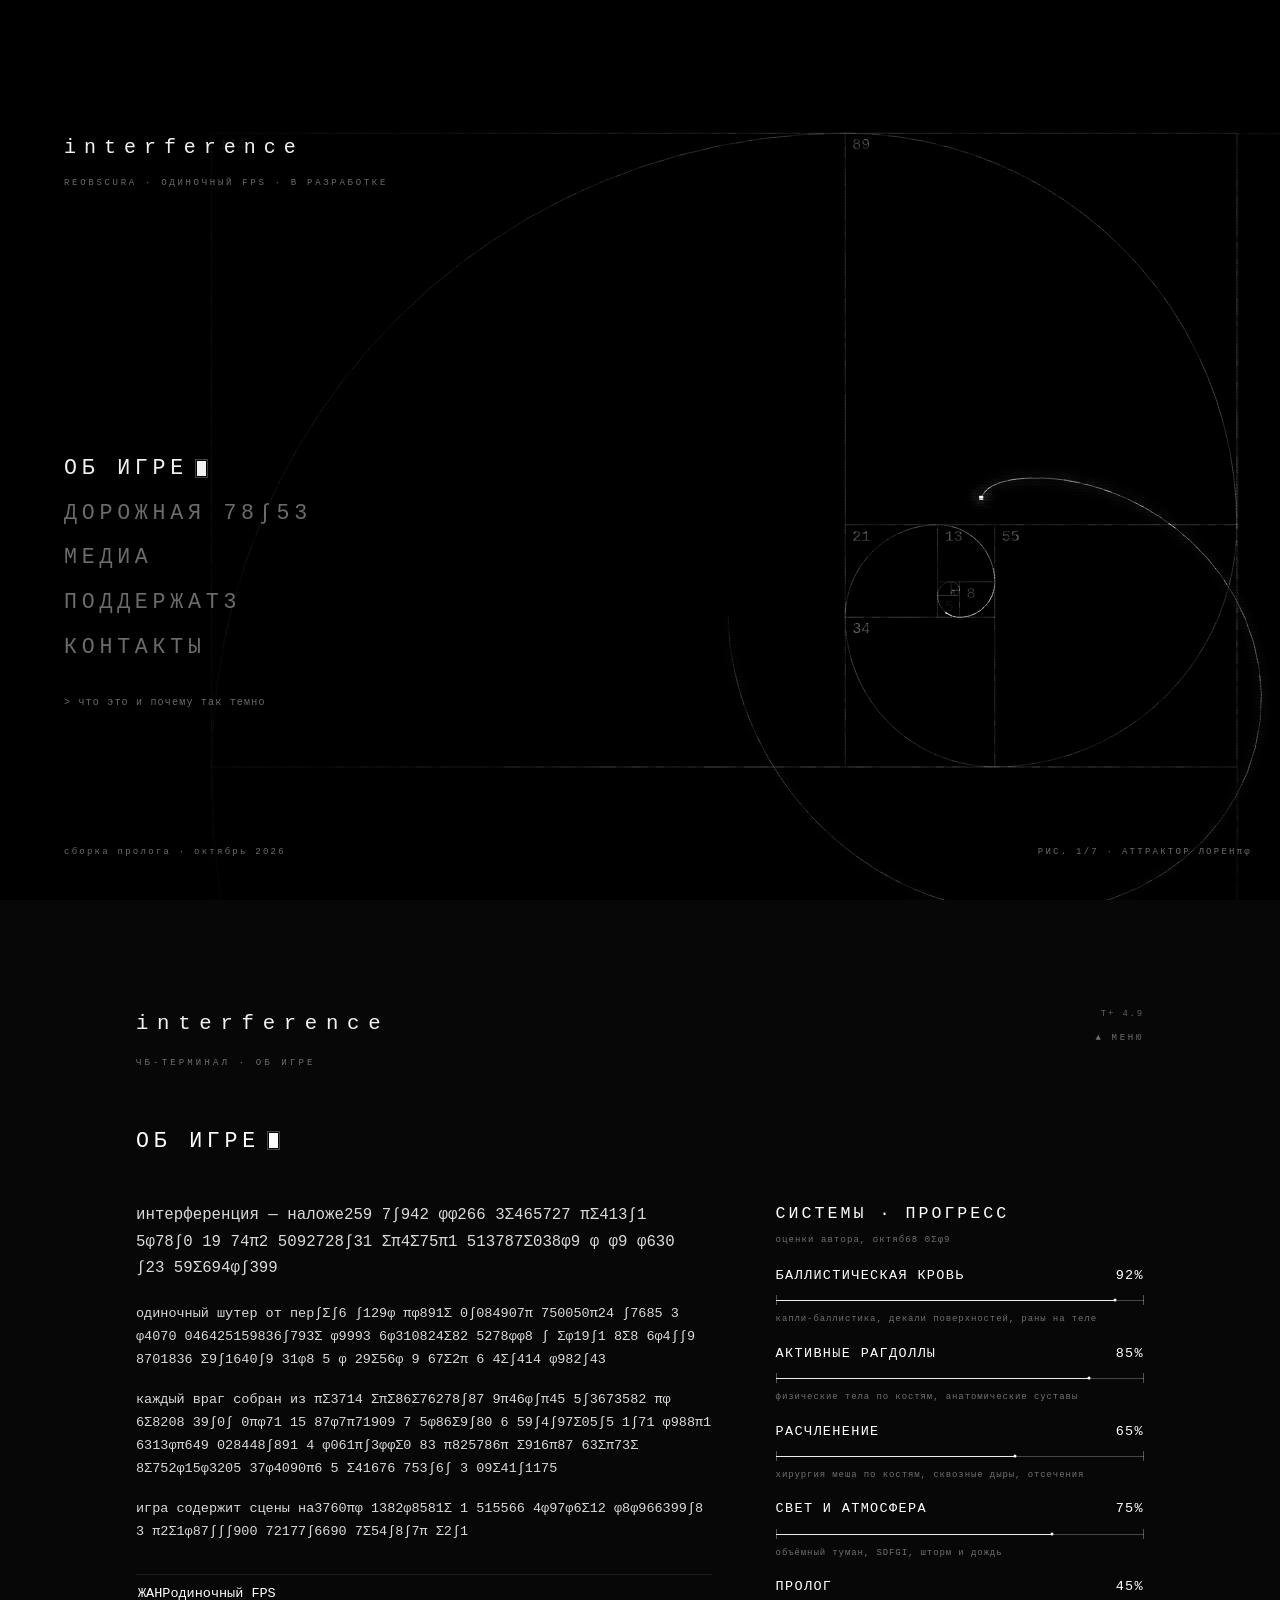
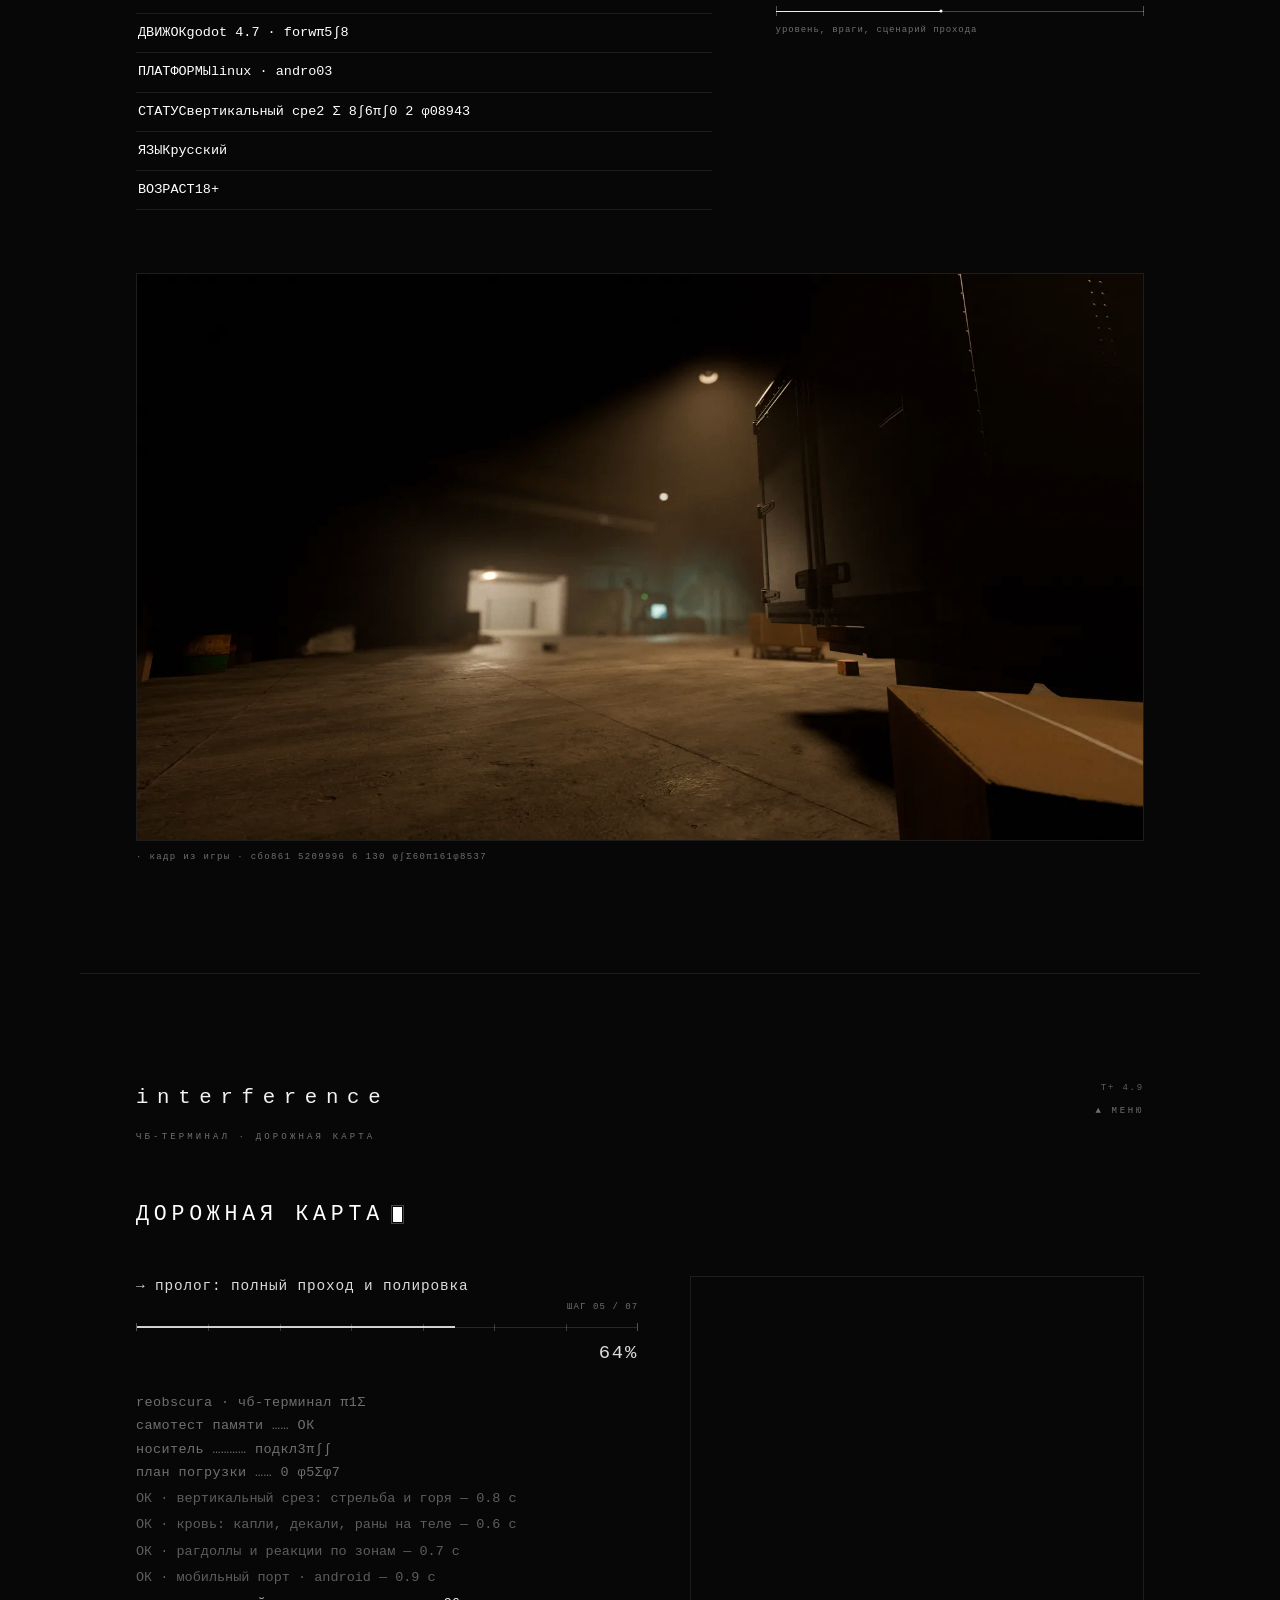
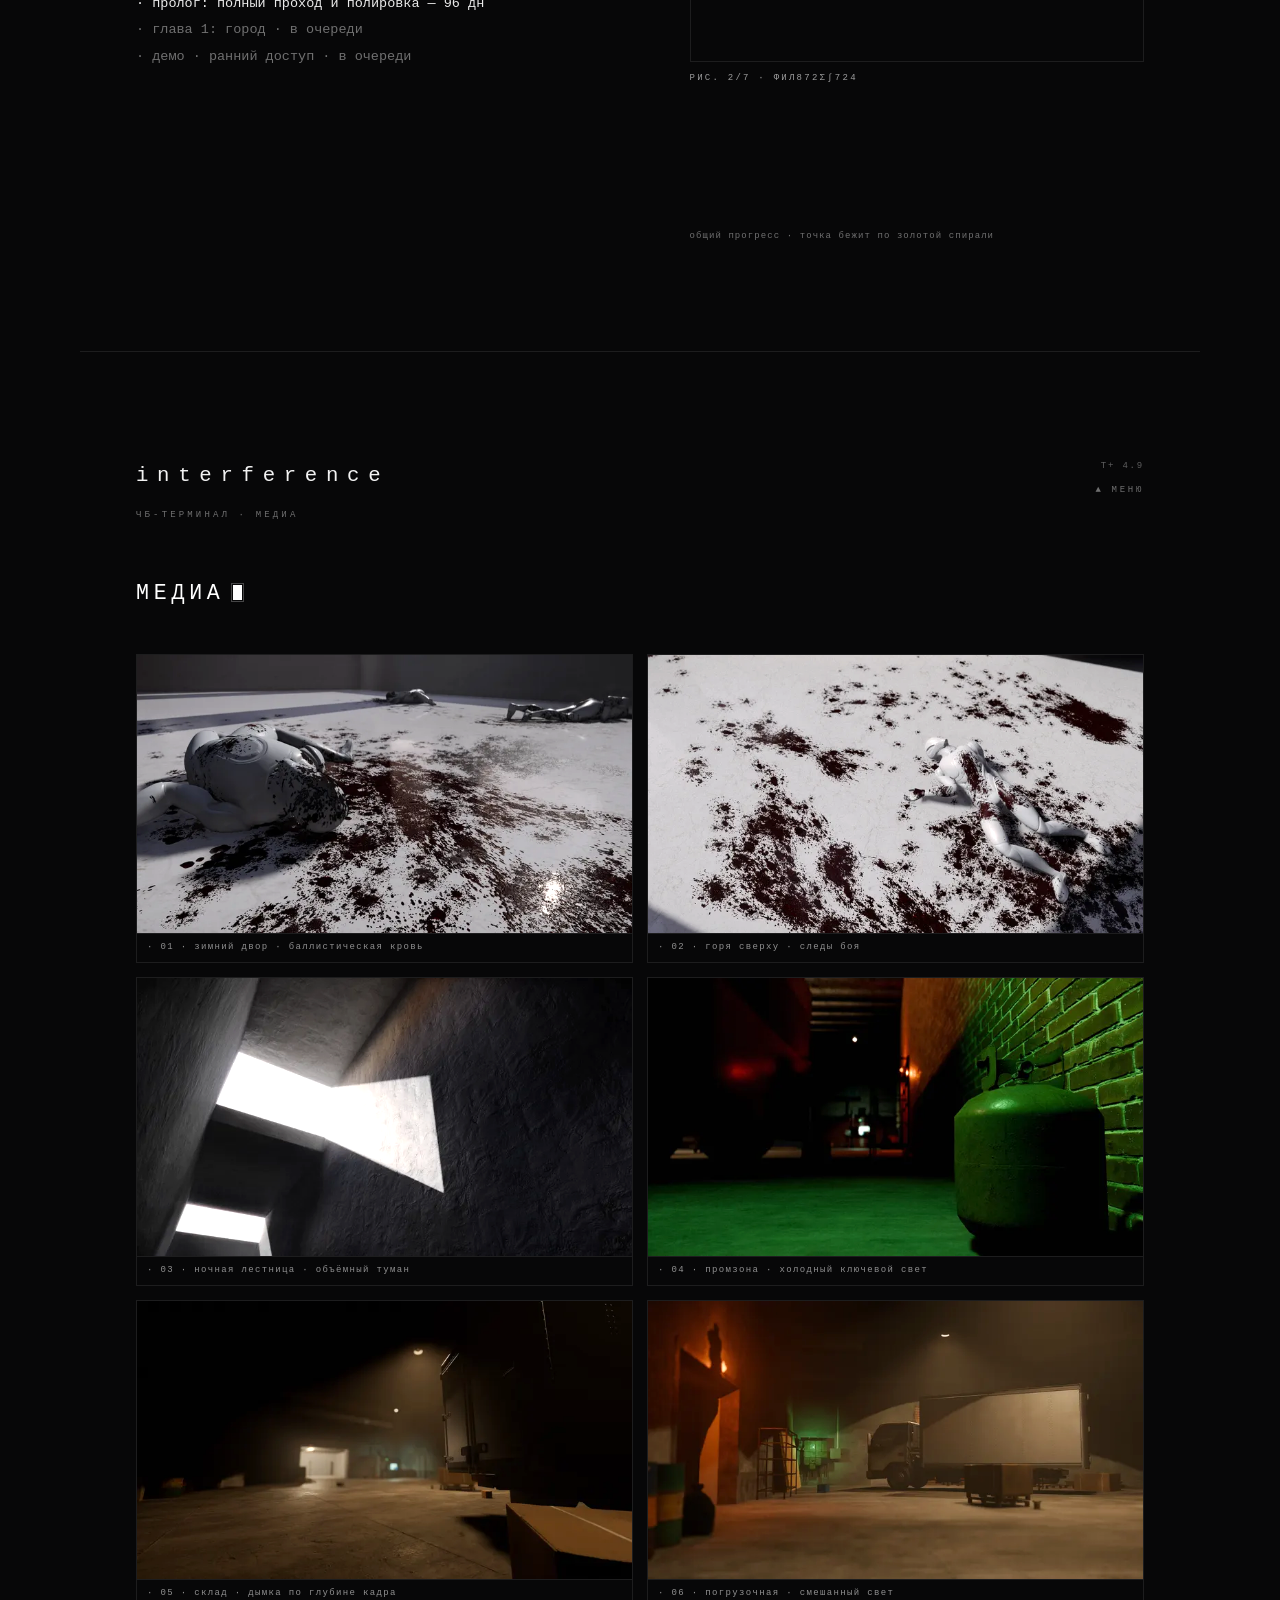
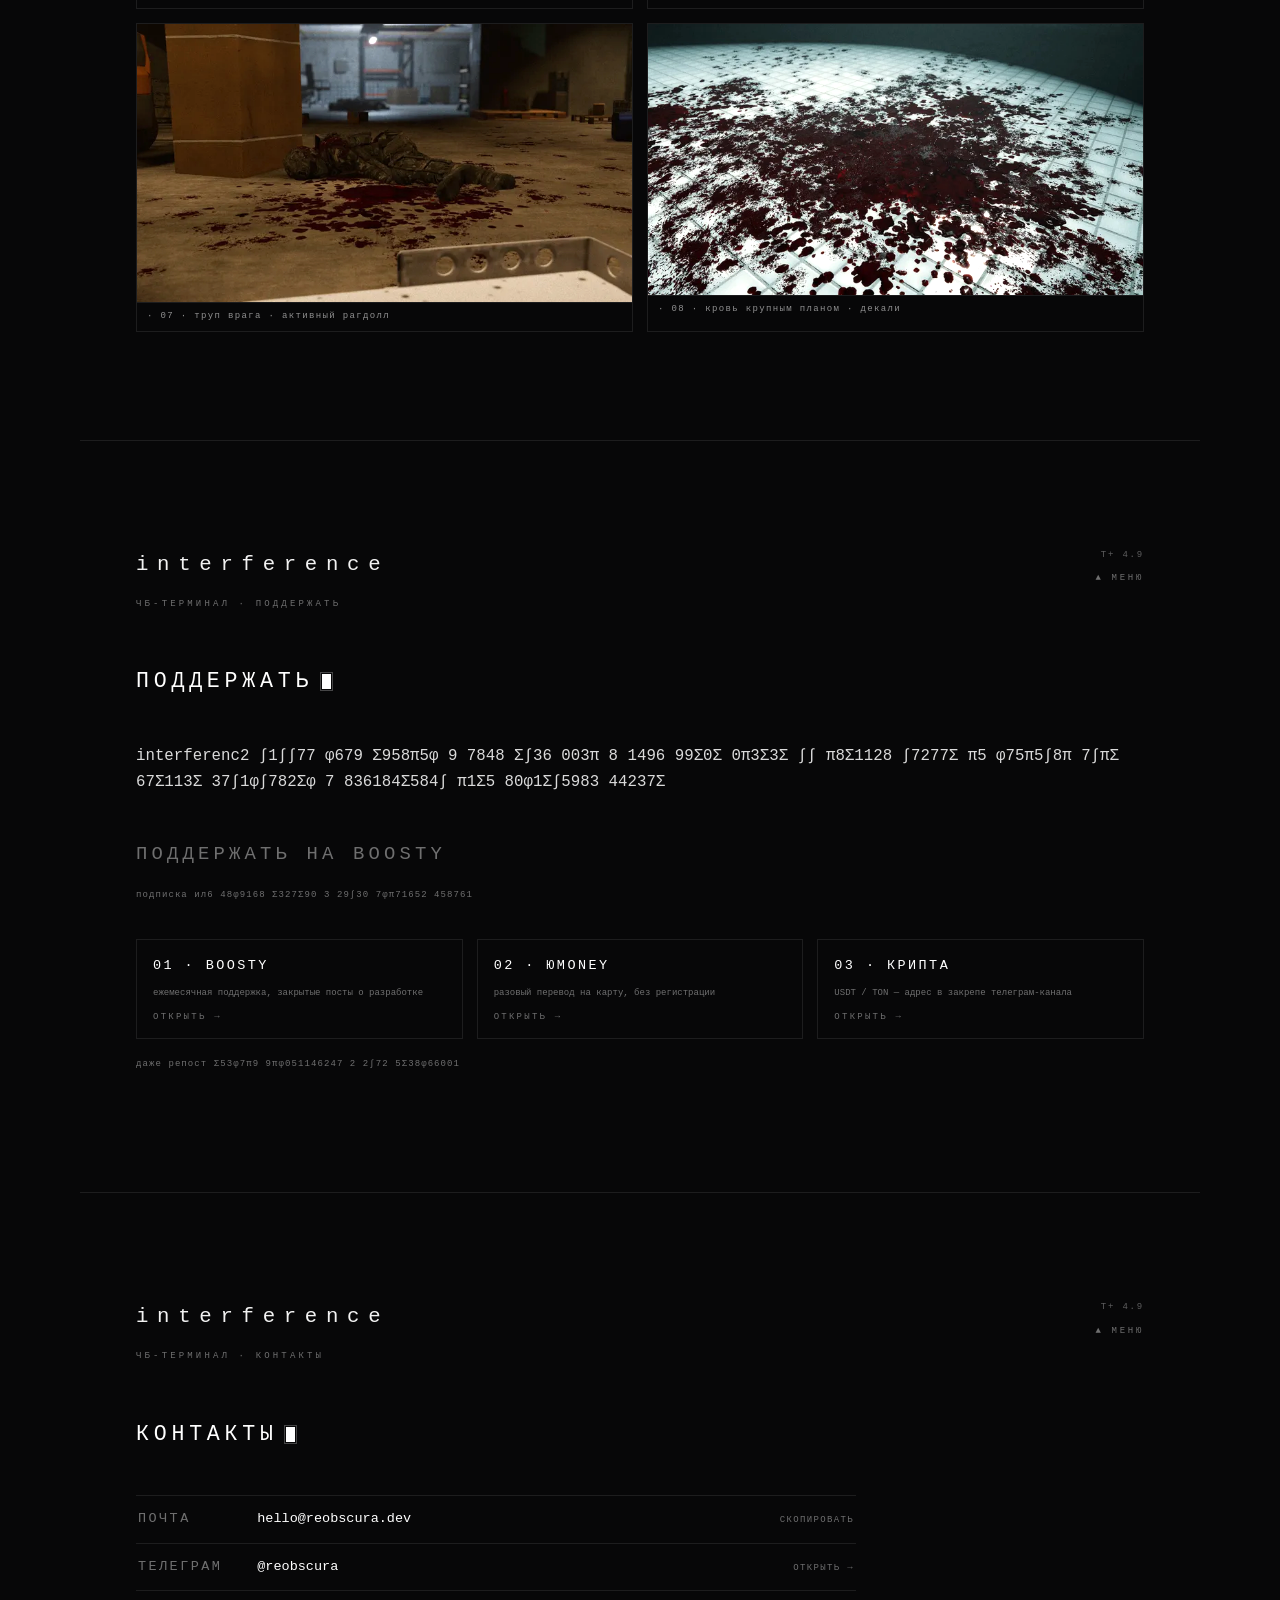
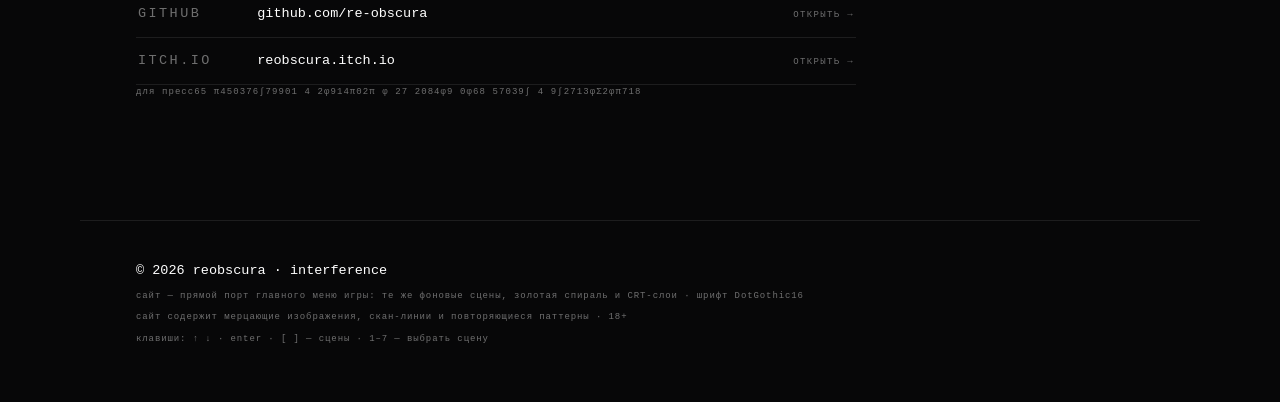
==== index.html @ ee454c7e "interference: сайт-порт главного меню — сцены, спираль, CRT, дорожная карта" ====
<!doctype html>
<html lang="ru">
<head>
<meta charset="utf-8">
<meta name="viewport" content="width=device-width, initial-scale=1">
<title>interference — одиночный FPS · reobscura</title>
<meta name="description" content="Официальный сайт interference: дорожная карта, кадры из игры, поддержка разработчика и контакты. Тёмный процедурный FPS от reobscura.">
<meta property="og:title" content="interference — одиночный FPS">
<meta property="og:description" content="Дорожная карта, медиа, поддержка и контакты. Порт главного меню игры — те же сцены, спираль и CRT.">
<meta property="og:type" content="website">
<meta property="og:image" content="img/og.jpg">
<meta name="theme-color" content="#070708">
<link rel="icon" href="img/favicon-32.png" sizes="32x32">
<link rel="icon" href="img/favicon-192.png" sizes="192x192">
<link rel="apple-touch-icon" href="img/favicon-180.png">
<link rel="preload" href="fonts/DotGothic16.woff2" as="font" type="font/woff2" crossorigin>
<link rel="stylesheet" href="css/style.css">
</head>
<body>
<div id="app">

  <!-- ================= ГЛАВНОЕ МЕНЮ (порт main_menu.gd) ================= -->
  <header id="hero">
    <div id="scene-wrap">
      <canvas id="sc"></canvas>
      <canvas id="glow"></canvas>
    </div>
    <canvas id="spiral"></canvas>
    <div id="shade"></div>
    <div id="vig-hero"></div>

    <div class="ui" id="hero-ui">
      <div id="head">
        <h1 id="title">interference</h1>
        <div id="tag">REOBSCURA · ОДИНОЧНЫЙ FPS · В РАЗРАБОТКЕ</div>
      </div>

      <nav id="menu" aria-label="Разделы">
        <a class="it" href="#about"    data-hint="что это и почему так темно"><span class="lab">ОБ ИГРЕ</span><span class="cur" aria-hidden="true"></span></a>
        <a class="it" href="#roadmap"  data-hint="терминал погрузки · шаги до релиза"><span class="lab">ДОРОЖНАЯ КАРТА</span><span class="cur" aria-hidden="true"></span></a>
        <a class="it" href="#media"    data-hint="кадры из сборок · без цветокоррекции"><span class="lab">МЕДИА</span><span class="cur" aria-hidden="true"></span></a>
        <a class="it" href="#support"  data-hint="донаты превращаются в часы разработки"><span class="lab">ПОДДЕРЖАТЬ</span><span class="cur" aria-hidden="true"></span></a>
        <a class="it" href="#contacts" data-hint="почта · телеграм · пресса"><span class="lab">КОНТАКТЫ</span><span class="cur" aria-hidden="true"></span></a>
        <div id="msg">&gt; <span id="msg-txt"></span></div>
      </nav>

      <div id="buildtag">сборка пролога · октябрь 2026</div>
      <div id="figtag" aria-live="off"></div>
    </div>
  </header>

  <!-- ================= РАЗДЕЛЫ (стиль экрана загрузки) ================= -->
  <main id="paper">

    <section class="sec" id="about">
      <div class="sec-head">
        <div>
          <div class="brand">interference</div>
          <div class="sec-tag">ЧБ-ТЕРМИНАЛ · ОБ ИГРЕ</div>
        </div>
        <div class="sec-right">
          <div class="t-plus">T+   0.0</div>
          <a class="to-menu" href="#hero">▲ МЕНЮ</a>
        </div>
      </div>
      <h2 class="sec-title"><span class="txt" data-scr>ОБ ИГРЕ</span><span class="cur" aria-hidden="true"></span></h2>

      <div class="about-grid">
        <div class="about-text">
          <p class="lead" data-scr>интерференция — наложение волн. когда сигналов слишком много, из шума проступает картина. interference — об том, что проступает.</p>
          <p data-scr>одиночный шутер от первого лица. тёмные промзоны, штормовые крыши и снег; кинематографичный свет, процедурное насилие и город, где каждый выстрел оставляет след — в стене, в теле, в памяти уровня.</p>
          <p data-scr>каждый враг собран из костей по-настоящему: попадания считаются по зонам, кровь летит по баллистике и въедается в поверхности, тела падают активными рагдоллами и рассекаются по скелету. никаких заранее заготовленных «смертей» — только физика и геометрия.</p>
          <p data-scr>игра содержит сцены насилия, жестокости и крови, мерцающие изображения и повторяющиеся визуальные паттерны. 18+.</p>

          <dl class="facts">
            <div class="fact" data-scr><dt>ЖАНР</dt><dd>одиночный FPS</dd></div>
            <div class="fact" data-scr><dt>ДВИЖОК</dt><dd>godot 4.7 · forward+</dd></div>
            <div class="fact" data-scr><dt>ПЛАТФОРМЫ</dt><dd>linux · android</dd></div>
            <div class="fact" data-scr><dt>СТАТУС</dt><dd>вертикальный срез · пролог в работе</dd></div>
            <div class="fact" data-scr><dt>ЯЗЫК</dt><dd>русский</dd></div>
            <div class="fact" data-scr><dt>ВОЗРАСТ</dt><dd>18+</dd></div>
          </dl>
        </div>

        <aside class="about-sys">
          <h3 data-scr>СИСТЕМЫ · ПРОГРЕСС</h3>
          <p class="note" data-scr>оценки автора, октябрь 2026</p>
          <div id="sys"></div>
        </aside>
      </div>

      <figure class="wide-shot">
        <img src="img/shots/photo_20261017_230445_989.webp" alt="Склад: дымка по глубине кадра" loading="lazy">
        <figcaption data-scr>· кадр из игры · сборка октября · без цветокоррекции</figcaption>
      </figure>
    </section>

    <section class="sec" id="roadmap">
      <div class="sec-head">
        <div>
          <div class="brand">interference</div>
          <div class="sec-tag">ЧБ-ТЕРМИНАЛ · ДОРОЖНАЯ КАРТА</div>
        </div>
        <div class="sec-right">
          <div class="t-plus">T+   0.0</div>
          <a class="to-menu" href="#hero">▲ МЕНЮ</a>
        </div>
      </div>
      <h2 class="sec-title"><span class="txt" data-scr>ДОРОЖНАЯ КАРТА</span><span class="cur" aria-hidden="true"></span></h2>

      <div class="road-grid">
        <div class="road-left">
          <div class="road-bar-area">
            <div class="road-step" id="road-step">→ пролог: полный проход и полировка</div>
            <div class="road-count" id="road-count">ШАГ 04 / 07</div>
            <div class="hairbar"><i id="hairbar-fill"></i><em class="notches" id="hairbar-notches"></em></div>
            <div class="road-pct" id="road-pct">43%</div>
          </div>
          <div id="road-log" aria-label="Шаги дорожной карты"></div>
        </div>
        <div class="road-right">
          <canvas id="field" aria-hidden="true"></canvas>
          <div class="field-caption" id="field-cap">РИС. 1/7 · АТТРАКТОР ЛОРЕНЦА</div>
          <canvas id="mini-spiral" aria-hidden="true"></canvas>
          <div class="mini-note">общий прогресс · точка бежит по золотой спирали</div>
        </div>
      </div>
    </section>

    <section class="sec" id="media">
      <div class="sec-head">
        <div>
          <div class="brand">interference</div>
          <div class="sec-tag">ЧБ-ТЕРМИНАЛ · МЕДИА</div>
        </div>
        <div class="sec-right">
          <div class="t-plus">T+   0.0</div>
          <a class="to-menu" href="#hero">▲ МЕНЮ</a>
        </div>
      </div>
      <h2 class="sec-title"><span class="txt" data-scr>МЕДИА</span><span class="cur" aria-hidden="true"></span></h2>
      <div class="gallery" id="gallery"></div>
    </section>

    <section class="sec" id="support">
      <div class="sec-head">
        <div>
          <div class="brand">interference</div>
          <div class="sec-tag">ЧБ-ТЕРМИНАЛ · ПОДДЕРЖАТЬ</div>
        </div>
        <div class="sec-right">
          <div class="t-plus">T+   0.0</div>
          <a class="to-menu" href="#hero">▲ МЕНЮ</a>
        </div>
      </div>
      <h2 class="sec-title"><span class="txt" data-scr>ПОДДЕРЖАТЬ</span><span class="cur" aria-hidden="true"></span></h2>

      <p class="lead" data-scr>interference делает один человек — код, арт, звук и этот сайт. донаты не сжимают время, но покупают его: ассеты, инструменты и возможность чаще заниматься игрой.</p>

      <!-- ЗАМЕНИТЕ ссылки на реальные: href + текст -->
      <div class="sup-primary">
        <a class="it it-big" id="sup-main" href="#" target="_blank" rel="noopener">
          <span class="lab">ПОДДЕРЖАТЬ НА BOOSTY</span><span class="cur" aria-hidden="true"></span>
        </a>
        <p class="note" data-scr>подписка или разовый перевод · самые полезные деньги</p>
      </div>

      <div class="sup-grid">
        <a class="sup-card" href="#" target="_blank" rel="noopener">
          <div class="sup-num">01 · BOOSTY</div>
          <div class="sup-desc">ежемесячная поддержка, закрытые посты о разработке</div>
          <div class="sup-go">ОТКРЫТЬ →</div>
        </a>
        <a class="sup-card" href="#" target="_blank" rel="noopener">
          <div class="sup-num">02 · ЮMONEY</div>
          <div class="sup-desc">разовый перевод на карту, без регистрации</div>
          <div class="sup-go">ОТКРЫТЬ →</div>
        </a>
        <a class="sup-card" href="#" target="_blank" rel="noopener">
          <div class="sup-num">03 · КРИПТА</div>
          <div class="sup-desc">USDT / TON — адрес в закрепе телеграм-канала</div>
          <div class="sup-go">ОТКРЫТЬ →</div>
        </a>
      </div>
      <p class="note" data-scr>даже репост глазами разработчика — тоже поддержка.</p>
    </section>

    <section class="sec" id="contacts">
      <div class="sec-head">
        <div>
          <div class="brand">interference</div>
          <div class="sec-tag">ЧБ-ТЕРМИНАЛ · КОНТАКТЫ</div>
        </div>
        <div class="sec-right">
          <div class="t-plus">T+   0.0</div>
          <a class="to-menu" href="#hero">▲ МЕНЮ</a>
        </div>
      </div>
      <h2 class="sec-title"><span class="txt" data-scr>КОНТАКТЫ</span><span class="cur" aria-hidden="true"></span></h2>

      <!-- ЗАМЕНИТЕ адреса на реальные -->
      <div class="contacts">
        <button class="crow" type="button" data-copy="hello@reobscura.dev">
          <span class="clab">ПОЧТА</span><span class="cval">hello@reobscura.dev</span><span class="cact">СКОПИРОВАТЬ</span>
        </button>
        <a class="crow" href="https://t.me/reobscura" target="_blank" rel="noopener">
          <span class="clab">ТЕЛЕГРАМ</span><span class="cval">@reobscura</span><span class="cact">ОТКРЫТЬ →</span>
        </a>
        <a class="crow" href="https://github.com/re-obscura" target="_blank" rel="noopener">
          <span class="clab">GITHUB</span><span class="cval">github.com/re-obscura</span><span class="cact">ОТКРЫТЬ →</span>
        </a>
        <a class="crow" href="#" target="_blank" rel="noopener">
          <span class="clab">ITCH.IO</span><span class="cval">reobscura.itch.io</span><span class="cact">ОТКРЫТЬ →</span>
        </a>
      </div>
      <p class="note" data-scr>для прессы: превью-сборки и материалы — по почте, тема «press · interference».</p>
    </section>

    <footer>
      <div class="f-line" data-scr>© 2026 reobscura · interference</div>
      <div class="f-line dim" data-scr>сайт — прямой порт главного меню игры: те же фоновые сцены, золотая спираль и CRT-слои · шрифт DotGothic16</div>
      <div class="f-line dim" data-scr>сайт содержит мерцающие изображения, скан-линии и повторяющиеся паттерны · 18+</div>
      <div class="f-line dim" data-scr>клавиши: ↑ ↓ · enter · [ ] — сцены · 1–7 — выбрать сцену</div>
    </footer>
  </main>

  <!-- ================= CRT-слои ================= -->
  <div id="scan" aria-hidden="true"></div>
  <canvas id="grain" aria-hidden="true"></canvas>
  <div id="vig" aria-hidden="true"></div>
  <div id="flash" aria-hidden="true"></div>

  <!-- ================= НАД CRT ================= -->
  <div id="lightbox" hidden>
    <img id="lb-img" alt="">
    <div id="lb-cap"></div>
    <div id="lb-hint">клик — закрыть</div>
  </div>
</div>

<script src="js/fx.js"></script>
<script src="js/scenes.js"></script>
<script src="js/main.js"></script>
</body>
</html>
---- css/style.css ----
/* interference · сайт — порт главного меню и экрана загрузки игры.
   Палитра: --fg #f2f2f2, --dim rgba(255,255,255,.42), фон #070708/#000.
   Шрифт: DotGothic16 (fallback VT323 → Pixelify Sans → monospace). */

:root {
  --fg: #f2f2f2;
  --dim: rgba(255, 255, 255, .42);
  --dim2: rgba(255, 255, 255, .35);
  --hair: rgba(255, 255, 255, .09);
  --ink: #e8e6e3;
  --bg: #070708;

  /* кегли из main_menu.gd / loading_screen.gd (1080p), масштаб — от высоты окна */
  --f-title: clamp(17px, 2.22vh, 26px);
  --f-tag:   clamp(9px,  .93vh, 11px);
  --f-item:  clamp(19px, 2.4vh, 30px);
  --f-msg:   clamp(10px, 1.02vh, 13px);
  --f-set:   clamp(14px, 1.85vh, 22px);
  --f-log:   clamp(12px, 1.5vh, 17px);
  --f-brand: clamp(15px, 2.3vh, 26px);
  --f-h2:    clamp(20px, 2.4vh, 30px);
}

* { box-sizing: border-box; margin: 0; padding: 0; }

html { scroll-behavior: smooth; }

body {
  background: var(--bg);
  color: var(--fg);
  font-family: 'DotGothic16', 'VT323', 'Pixelify Sans', monospace;
  font-size: var(--f-log);
  line-height: 1.5;
  overflow-x: hidden;
  -webkit-font-smoothing: antialiased;
}

::selection { background: #f2f2f2; color: #070708; }

::-webkit-scrollbar { width: 8px; }
::-webkit-scrollbar-track { background: #070708; }
::-webkit-scrollbar-thumb { background: rgba(255,255,255,.22); }
::-webkit-scrollbar-thumb:hover { background: rgba(255,255,255,.4); }

a { color: inherit; text-decoration: none; }
img { display: block; max-width: 100%; }

/* ================= ГЕРОЙ / ГЛАВНОЕ МЕНЮ ================= */

#hero {
  position: relative;
  height: 100vh;
  min-height: 480px;
  overflow: hidden;
  background: #000;
}

#scene-wrap { position: absolute; inset: 0; will-change: transform; }
#sc, #glow { position: absolute; inset: 0; width: 100%; height: 100%; }

#glow {
  mix-blend-mode: screen;
  filter: blur(6px);
  opacity: 1;
}

#spiral { position: absolute; inset: 0; width: 100%; height: 100%; pointer-events: none; }

#shade {
  position: absolute; inset: 0; pointer-events: none;
  background: linear-gradient(to right,
    rgba(0,0,0,.88), rgba(0,0,0,.55) 30%, rgba(0,0,0,0) 55%);
}

#vig-hero {
  position: absolute; inset: 0; pointer-events: none;
  background: radial-gradient(farthest-corner at 62% 50%,
    rgba(0,0,0,0) 38%, rgba(0,0,0,.85) 100%);
}

#hero .ui { position: absolute; inset: 0; z-index: 60; pointer-events: none; }
#hero .ui a, #hero .ui button { pointer-events: auto; }

#head { position: absolute; left: var(--mx, 28px); top: var(--heady, 6vh); }

#title {
  font-weight: 400;
  font-size: var(--f-title);
  letter-spacing: .4em;
  color: var(--fg);
  white-space: nowrap;
}

#tag {
  margin-top: 14px;
  font-size: var(--f-tag);
  letter-spacing: .3em;
  color: var(--dim);
  white-space: nowrap;
}

#menu { position: absolute; left: var(--mx, 28px); max-width: min(420px, 80vw); }

.it {
  display: flex;
  align-items: baseline;
  gap: 0;
  padding: 10px 11px;
  margin-left: -11px;
  font-size: var(--f-item);
  letter-spacing: .22em;
  line-height: 1.15;
  color: var(--dim);
  cursor: pointer;
  transition: color .28s ease-out;
  white-space: nowrap;
}

.it:hover, .it.on { color: var(--fg); }
.it:focus-visible { outline: 1px solid var(--dim); outline-offset: 2px; }

/* курсор-блок активного пункта: 0.42em × 0.7em + рамка, мигание 1.05 c */
.it .cur {
  position: relative;
  width: .42em; height: .7em;
  margin-left: .4em;
  align-self: center;
  opacity: 0;
  background: currentColor;
}

.it.on .cur, .it-big.on .cur { opacity: 1; animation: blink 1.05s steps(1, end) infinite; }
.it:hover .cur, .it-big:hover .cur { opacity: 1; animation: blink 1.05s steps(1, end) infinite; }

.it .cur::before {
  content: '';
  position: absolute;
  inset: -2px -2px -2px -2px;
  border: 1px solid rgba(255,255,255,.25);
}

@keyframes blink {
  0%   { visibility: visible; }
  50%  { visibility: hidden; }
  100% { visibility: visible; }
}

/* вход пунктов: .rin из прототипа — cubic-bezier(.2,.8,.1,1), .8 c */
.rin {
  animation: rin .8s cubic-bezier(.2, .8, .1, 1) backwards;
  animation-delay: var(--d, 0s);
}

@keyframes rin {
  from { opacity: 0; transform: translateX(30px); }
  to   { opacity: 1; transform: none; }
}

/* вылет при погружении: .out — ease по умолчанию (.25,.1,.25,1), .45 c */
.out {
  animation: out .45s cubic-bezier(.25, .1, .25, 1) forwards;
  animation-delay: var(--d, 0s);
}

@keyframes out {
  from { opacity: 1; transform: none; }
  to   { opacity: 0; transform: translateX(-26px); }
}

#msg {
  margin-top: 26px;
  min-height: 4.2em;
  max-width: 420px;
  font-size: var(--f-msg);
  letter-spacing: .12em;
  line-height: 1.4;
  color: rgba(255, 255, 255, .42);
  white-space: pre-wrap;
}

#buildtag, #figtag {
  position: absolute;
  font-size: var(--f-tag);
  letter-spacing: .25em;
  color: var(--dim);
  white-space: nowrap;
}

#buildtag { left: var(--mx, 28px); bottom: 4.5vh; }
#figtag { right: 28px; bottom: 4.5vh; text-align: right; }

/* ================= РАЗДЕЛЫ (экран загрузки) ================= */

#paper { position: relative; z-index: 10; }

.sec {
  position: relative;
  padding: clamp(60px, 12vh, 130px) clamp(20px, 5vw, 56px);
  max-width: 1120px;
  margin: 0 auto;
}

.sec + .sec { border-top: 1px solid var(--hair); }

.sec-head {
  display: flex;
  justify-content: space-between;
  align-items: flex-start;
  gap: 16px;
  margin-bottom: clamp(28px, 6vh, 64px);
}

.brand {
  font-size: var(--f-brand);
  letter-spacing: .42em;
  color: rgba(255, 255, 255, .95);
}

.sec-tag {
  margin-top: 18px;
  font-size: var(--f-tag);
  letter-spacing: .35em;
  color: var(--dim);
}

.sec-right { text-align: right; display: flex; flex-direction: column; gap: 10px; align-items: flex-end; }

.t-plus {
  font-size: var(--f-tag);
  letter-spacing: .2em;
  color: var(--dim2);
  font-variant-numeric: tabular-nums;
}

.to-menu {
  font-size: var(--f-tag);
  letter-spacing: .3em;
  color: var(--dim);
  cursor: pointer;
  transition: color .25s;
}
.to-menu:hover { color: var(--fg); }

.sec-title {
  display: flex;
  align-items: center;
  font-weight: 400;
  font-size: var(--f-h2);
  letter-spacing: .22em;
  color: var(--fg);
  margin-bottom: clamp(24px, 5vh, 48px);
}

.sec-title .cur {
  width: .42em; height: .7em;
  margin-left: .4em;
  background: currentColor;
  position: relative;
  animation: blink 1.05s steps(1, end) infinite;
}
.sec-title .cur::before {
  content: ''; position: absolute; inset: -2px;
  border: 1px solid rgba(255,255,255,.25);
}

.lead {
  font-size: clamp(14px, 1.75vh, 19px);
  line-height: 1.65;
  color: var(--fg);
  margin-bottom: 1.4em;
}

.sec p { margin-bottom: 1.3em; color: rgba(255, 255, 255, .85); line-height: 1.7; }
.sec p.note, .mini-note {
  font-size: var(--f-tag);
  letter-spacing: .12em;
  color: var(--dim);
}

/* --- ОБ ИГРЕ --- */

.about-grid {
  display: grid;
  grid-template-columns: 1.25fr .8fr;
  gap: clamp(28px, 5vw, 64px);
  margin-bottom: clamp(36px, 7vh, 72px);
}

.facts { margin-top: 2.2em; border-top: 1px solid var(--hair); }

.fact {
  display: flex;
  justify-content: space-between;
  gap: 16px;
  padding: 9px 2px;
  border-bottom: 1px solid var(--hair);
  font-size: var(--f-log);
}

.fact dt { color: var(--dim); letter-spacing: .18em; }
.fact dd { color: var(--fg); text-align: right; }

.about-sys h3 {
  font-weight: 400;
  font-size: var(--f-set);
  letter-spacing: .18em;
  color: var(--fg);
  margin-bottom: 6px;
}

.about-sys .note { margin-bottom: 18px; }

.sysrow { margin-bottom: 17px; }

.sysrow .sys-lab {
  display: flex;
  justify-content: space-between;
  font-size: var(--f-log);
  letter-spacing: .1em;
  color: var(--fg);
  margin-bottom: 7px;
  font-variant-numeric: tabular-nums;
}

.sysrow .sys-track {
  position: relative;
  height: 14px;
}

.sysrow .sys-track::before,
.sysrow .sys-track::after {
  content: '';
  position: absolute;
  top: 2px; bottom: 2px;
  width: 1px;
  background: rgba(255,255,255,.3);
}
.sysrow .sys-track::before { left: 0; }
.sysrow .sys-track::after { right: 0; }

.sysrow .sys-rail {
  position: absolute;
  left: 0; right: 0; top: 50%;
  height: 1px;
  background: rgba(255,255,255,.25);
}

.sysrow .sys-fill {
  position: absolute;
  left: 0; top: 50%;
  height: 1px;
  width: 0;
  background: rgba(255,255,255,.9);
  transition: width 1.1s cubic-bezier(.2, .8, .1, 1);
}

.sysrow .sys-dot {
  position: absolute;
  top: 50%;
  left: 0;
  width: 3px; height: 3px;
  transform: translate(-50%, -50%);
  border-radius: 50%;
  background: #fff;
  transition: left 1.1s cubic-bezier(.2, .8, .1, 1);
}

.sysrow .sys-hint {
  margin-top: 6px;
  font-size: var(--f-tag);
  letter-spacing: .1em;
  color: var(--dim);
}

.wide-shot { margin-top: clamp(20px, 4vh, 40px); }

.wide-shot img {
  width: 100%;
  filter: brightness(.92);
  border: 1px solid var(--hair);
}

.wide-shot figcaption {
  margin-top: 10px;
  font-size: var(--f-tag);
  letter-spacing: .15em;
  color: var(--dim);
}

/* --- ДОРОЖНАЯ КАРТА --- */

.road-grid {
  display: grid;
  grid-template-columns: 1.05fr .95fr;
  gap: clamp(28px, 4vw, 56px);
  align-items: start;
}

.road-bar-area { margin-bottom: 26px; }

.road-step {
  font-size: clamp(13px, 1.6vh, 17px);
  letter-spacing: .06em;
  color: rgba(255,255,255,.85);
  margin-bottom: 4px;
}

.road-count {
  font-size: var(--f-tag);
  letter-spacing: .12em;
  color: var(--dim);
  text-align: right;
  margin-bottom: 8px;
  font-variant-numeric: tabular-nums;
}

.hairbar {
  position: relative;
  height: 8px;
  border-left: 1px solid rgba(255,255,255,.3);
  border-right: 1px solid rgba(255,255,255,.3);
}

.hairbar::before {
  content: '';
  position: absolute;
  left: 0; right: 0; top: 4px;
  height: 1px;
  background: rgba(255,255,255,.13);
}

.hairbar i {
  position: absolute;
  left: 0; top: 3px;
  height: 2px;
  width: 0;
  background: rgba(255,255,255,.8);
  transition: width .8s ease-out;
}

.hairbar .notches { position: absolute; inset: 0; font-style: normal; }
.hairbar .notches b {
  position: absolute;
  top: 1px;
  width: 1px; height: 7px;
  background: rgba(255,255,255,.2);
}

.road-pct {
  margin-top: 8px;
  text-align: right;
  font-size: clamp(14px, 2.1vh, 20px);
  letter-spacing: .1em;
  color: rgba(255,255,255,.85);
  font-variant-numeric: tabular-nums;
}

#road-log { font-size: var(--f-log); }

.rlog-boot { color: var(--dim); margin-bottom: 3px; letter-spacing: .03em; }

.rlog-line {
  display: flex;
  gap: 8px;
  padding: 3px 0;
  cursor: default;
  transition: color .2s;
}

.rlog-line .rl-time { font-variant-numeric: tabular-nums; }

.rlog-line.ok { color: var(--dim2); }
.rlog-line.ok:hover { color: rgba(255,255,255,.6); }

.rlog-line.now { color: rgba(255,255,255,.92); }
.rlog-line.now .rl-time::after {
  content: '';
  display: inline-block;
  width: .5em;
  animation: blink 1.05s steps(1, end) infinite;
}

.rlog-line.plan { color: var(--dim); }
.rlog-line.plan .rl-state { letter-spacing: .12em; }

.road-right { display: flex; flex-direction: column; align-items: stretch; gap: 10px; }

#field {
  width: 100%;
  aspect-ratio: 4 / 3.4;
  border: 1px solid var(--hair);
}

.field-caption {
  font-size: var(--f-tag);
  letter-spacing: .25em;
  color: rgba(255,255,255,.6);
}

#mini-spiral { width: 100%; height: clamp(90px, 14vh, 130px); }

.mini-note {
  margin-top: -2px;
}

/* --- МЕДИА --- */

.gallery {
  display: grid;
  grid-template-columns: repeat(2, 1fr);
  gap: 14px;
}

.shot { position: relative; cursor: zoom-in; border: 1px solid var(--hair); }

.shot img {
  width: 100%;
  filter: brightness(.94);
  transition: filter .3s;
}

.shot:hover img { filter: brightness(1.06); }

.shot figcaption {
  padding: 7px 10px;
  font-size: var(--f-tag);
  letter-spacing: .15em;
  color: rgba(255, 255, 255, .55);
  border-top: 1px solid var(--hair);
}

.shot .zoom {
  position: absolute;
  top: 8px; right: 10px;
  font-size: var(--f-tag);
  letter-spacing: .2em;
  color: rgba(255,255,255,0);
  transition: color .25s;
}
.shot:hover .zoom { color: var(--dim); }

/* --- ПОДДЕРЖАТЬ --- */

.sup-primary { margin: clamp(20px, 4vh, 36px) 0; }

.it-big {
  display: inline-flex;
  align-items: center;
  padding: 12px 14px;
  margin-left: -14px;
  font-size: clamp(17px, 2.1vh, 26px);
  letter-spacing: .22em;
  color: var(--dim);
  cursor: pointer;
  transition: color .28s;
}
.it-big:hover, .it-big.on { color: var(--fg); }
.it-big .cur { margin-left: .4em; }

.sup-primary .note { margin-top: 10px; }

.sup-grid {
  display: grid;
  grid-template-columns: repeat(3, 1fr);
  gap: 14px;
  margin: 26px 0 18px;
}

.sup-card {
  border: 1px solid var(--hair);
  padding: 16px 16px 14px;
  display: flex;
  flex-direction: column;
  gap: 10px;
  transition: border-color .25s;
}
.sup-card:hover { border-color: rgba(255,255,255,.3); }

.sup-num { font-size: var(--f-log); letter-spacing: .18em; color: var(--fg); }

.sup-desc { font-size: var(--f-tag); line-height: 1.6; color: var(--dim); flex: 1; }

.sup-go { font-size: var(--f-tag); letter-spacing: .25em; color: var(--dim); transition: color .25s; }
.sup-card:hover .sup-go { color: var(--fg); }

/* --- КОНТАКТЫ --- */

.contacts { border-top: 1px solid var(--hair); max-width: 720px; }

.crow {
  display: flex;
  align-items: baseline;
  gap: 18px;
  width: 100%;
  padding: 13px 2px;
  border: 0;
  border-bottom: 1px solid var(--hair);
  background: none;
  font: inherit;
  color: inherit;
  text-align: left;
  cursor: pointer;
  transition: background .2s;
}
.crow:hover { background: rgba(255,255,255,.03); }

.crow .clab { color: var(--dim); letter-spacing: .18em; flex: 0 0 7.5em; font-size: var(--f-log); }
.crow .cval { color: var(--fg); flex: 1; font-size: var(--f-log); }
.crow .cact { color: var(--dim); letter-spacing: .15em; font-size: var(--f-tag); transition: color .2s; }
.crow:hover .cact { color: var(--fg); }

button.crow { appearance: none; }

/* --- ПОДВАЛ --- */

footer {
  max-width: 1120px;
  margin: 0 auto;
  padding: 40px clamp(20px, 5vw, 56px) 56px;
  border-top: 1px solid var(--hair);
  display: flex;
  flex-direction: column;
  gap: 8px;
}

.f-line { font-size: var(--f-log); }
.f-line.dim { color: var(--dim); font-size: var(--f-tag); letter-spacing: .1em; }

/* ================= CRT-СЛОИ ================= */

#scan {
  position: fixed;
  inset: 0;
  z-index: 50;
  pointer-events: none;
  background: repeating-linear-gradient(to bottom,
    rgba(0, 0, 0, .28) 0, rgba(0, 0, 0, .28) 1px,
    transparent 1px, transparent 3px);
}

#grain {
  position: fixed;
  inset: 0;
  z-index: 51;
  width: 100%;
  height: 100%;
  pointer-events: none;
  mix-blend-mode: overlay;
  image-rendering: pixelated;
  opacity: .45;
}

#vig {
  position: fixed;
  inset: 0;
  z-index: 49;
  pointer-events: none;
}

#flash {
  position: fixed;
  inset: 0;
  z-index: 52;
  background: #fff;
  opacity: 0;
  pointer-events: none;
}

/* ================= ЛАЙТБОКС ================= */

#lightbox[hidden] { display: none; }

#lightbox {
  position: fixed;
  inset: 0;
  z-index: 100;
  background: rgba(0, 0, 0, .94);
  display: flex;
  flex-direction: column;
  align-items: center;
  justify-content: center;
  gap: 14px;
  cursor: zoom-out;
  padding: 24px;
}

#lb-img { max-width: min(100%, 1400px); max-height: 82vh; }

#lb-cap, #lb-hint {
  font-size: var(--f-tag);
  letter-spacing: .2em;
  color: var(--dim);
}

/* ================= АДАПТИВ ================= */

@media (max-width: 900px) {
  .about-grid, .road-grid { grid-template-columns: 1fr; }
  .sup-grid { grid-template-columns: 1fr; }
  .gallery { grid-template-columns: 1fr; }
  #shade { background: linear-gradient(to bottom,
    rgba(0,0,0,.88), rgba(0,0,0,.6) 26%, rgba(0,0,0,0) 52%); }
}

@media (max-width: 700px) {
  .it { padding: 11px 9px; margin-left: -9px; }
  #msg { max-width: 86vw; }
  #figtag { display: none; }
  .crow .clab { flex-basis: 5.5em; }
  .crow { flex-wrap: wrap; }
}

@media (prefers-reduced-motion: reduce) {
  html { scroll-behavior: auto; }
  .rin, .out { animation: none; }
}
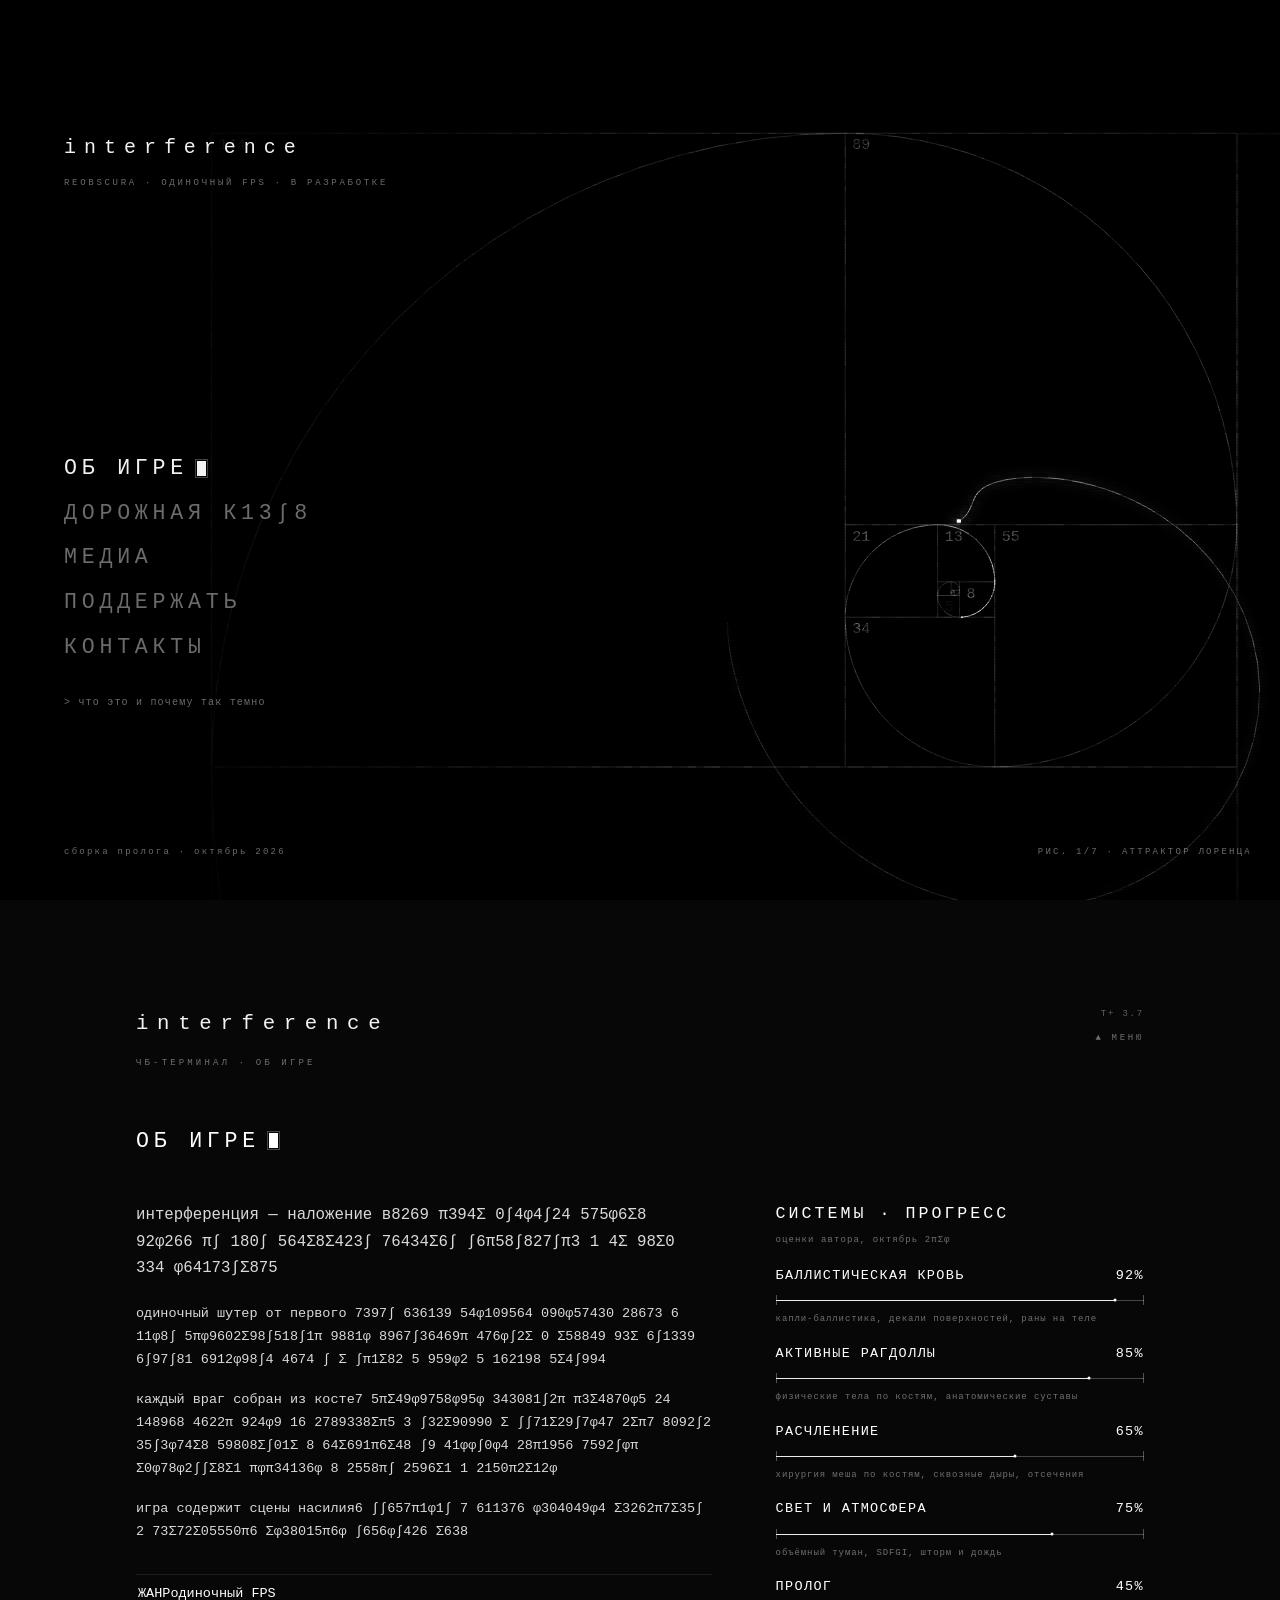
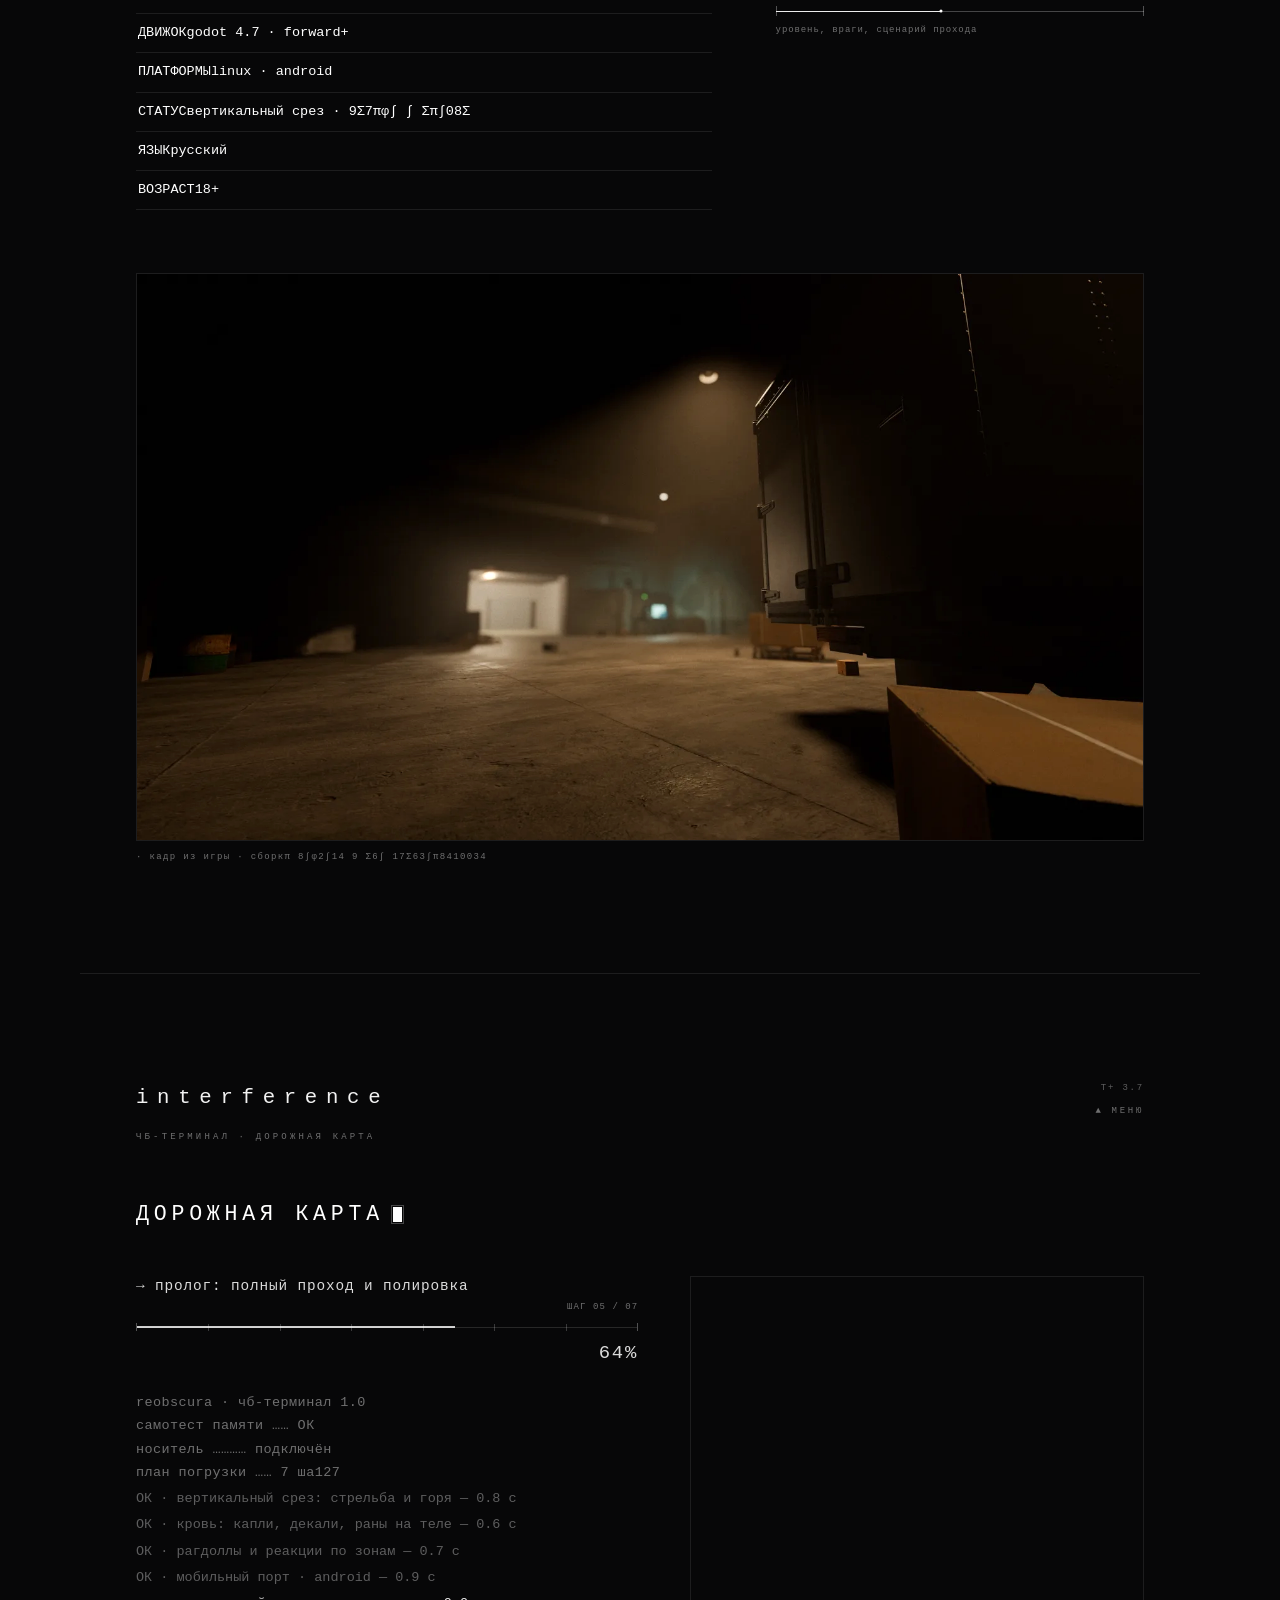
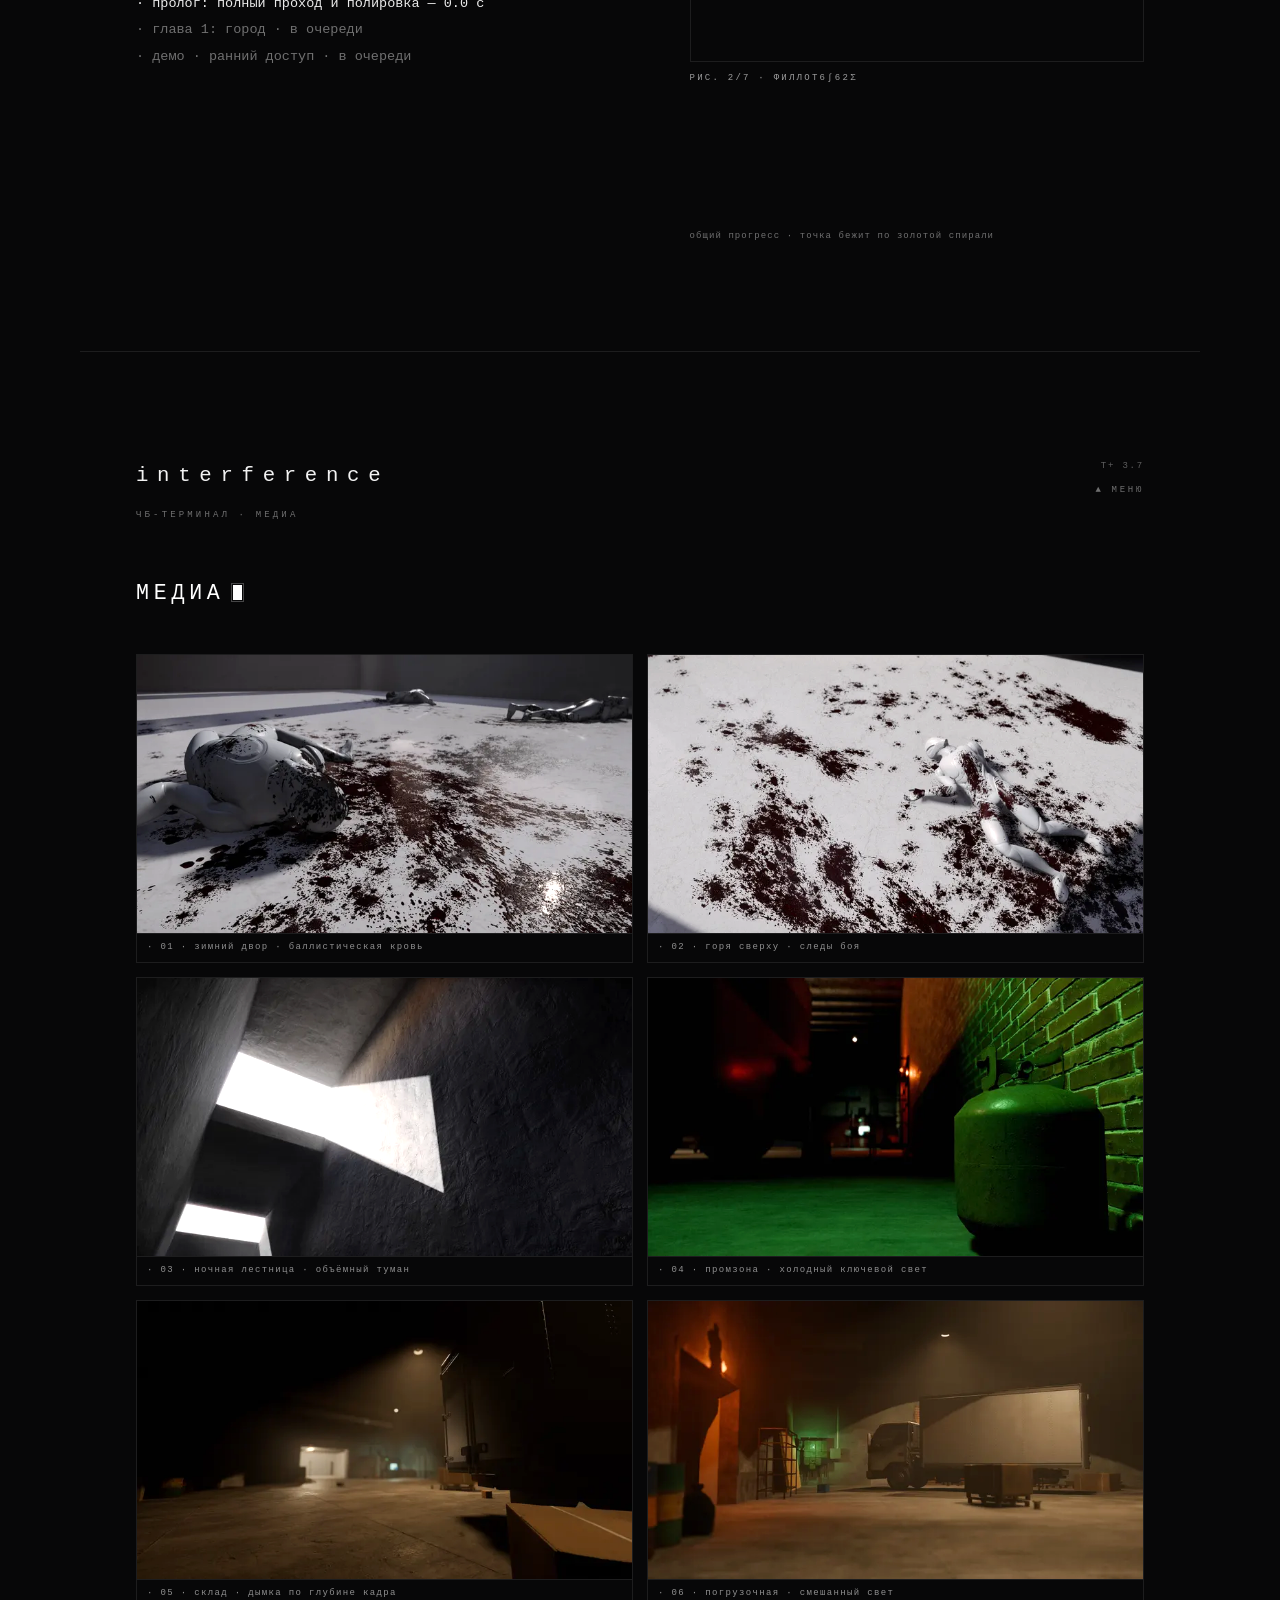
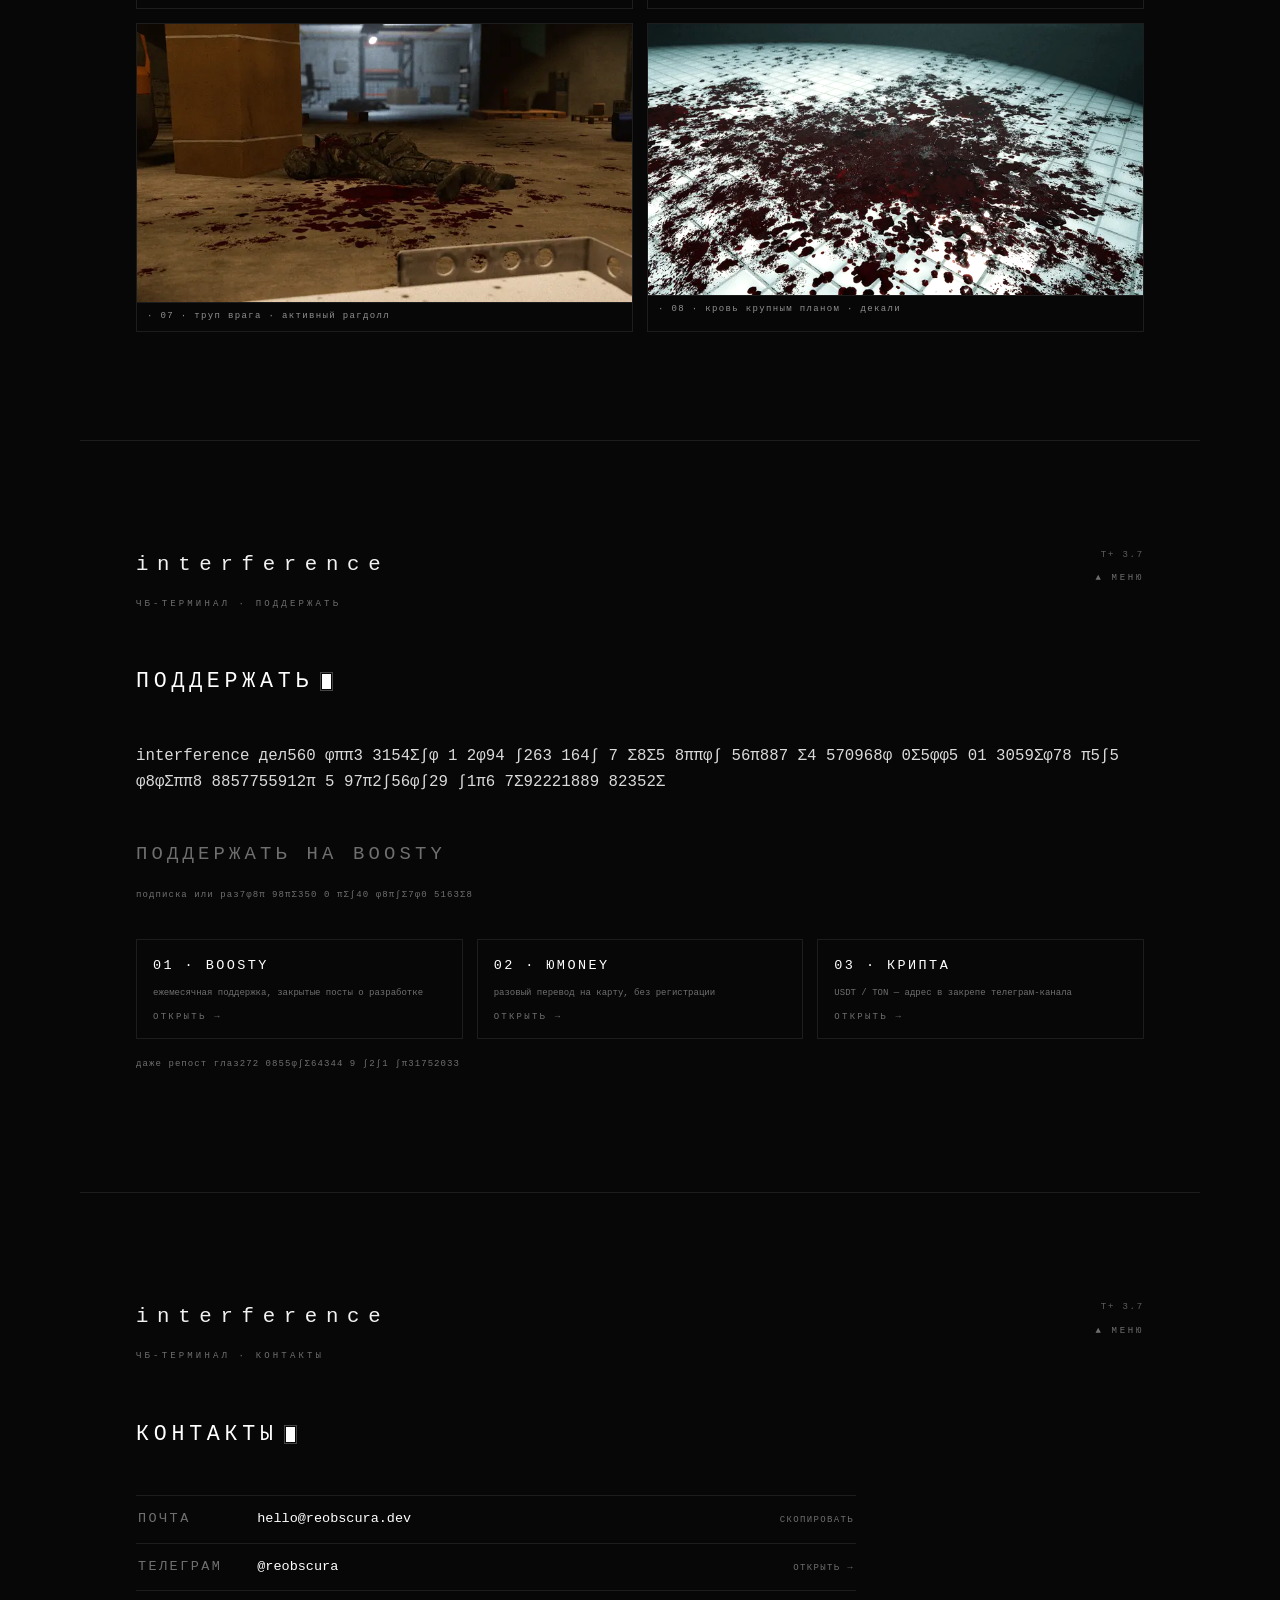
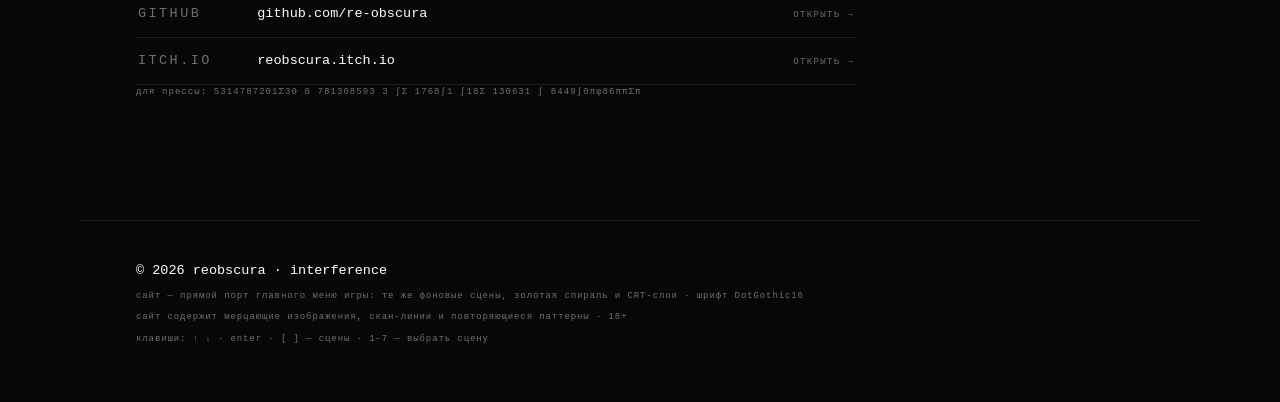
==== commit e68af3ca: "Зерно угасает к разделам, скриншоты чистые; белый flash убран" ====
--- a/index.html
+++ b/index.html
@@ -228,7 +228,6 @@
   <div id="scan" aria-hidden="true"></div>
   <canvas id="grain" aria-hidden="true"></canvas>
   <div id="vig" aria-hidden="true"></div>
-  <div id="flash" aria-hidden="true"></div>
 
   <!-- ================= НАД CRT ================= -->
   <div id="lightbox" hidden>
--- a/css/style.css
+++ b/css/style.css
@@ -657,14 +657,6 @@
   pointer-events: none;
 }
 
-#flash {
-  position: fixed;
-  inset: 0;
-  z-index: 52;
-  background: #fff;
-  opacity: 0;
-  pointer-events: none;
-}
 
 /* ================= ЛАЙТБОКС ================= */
 
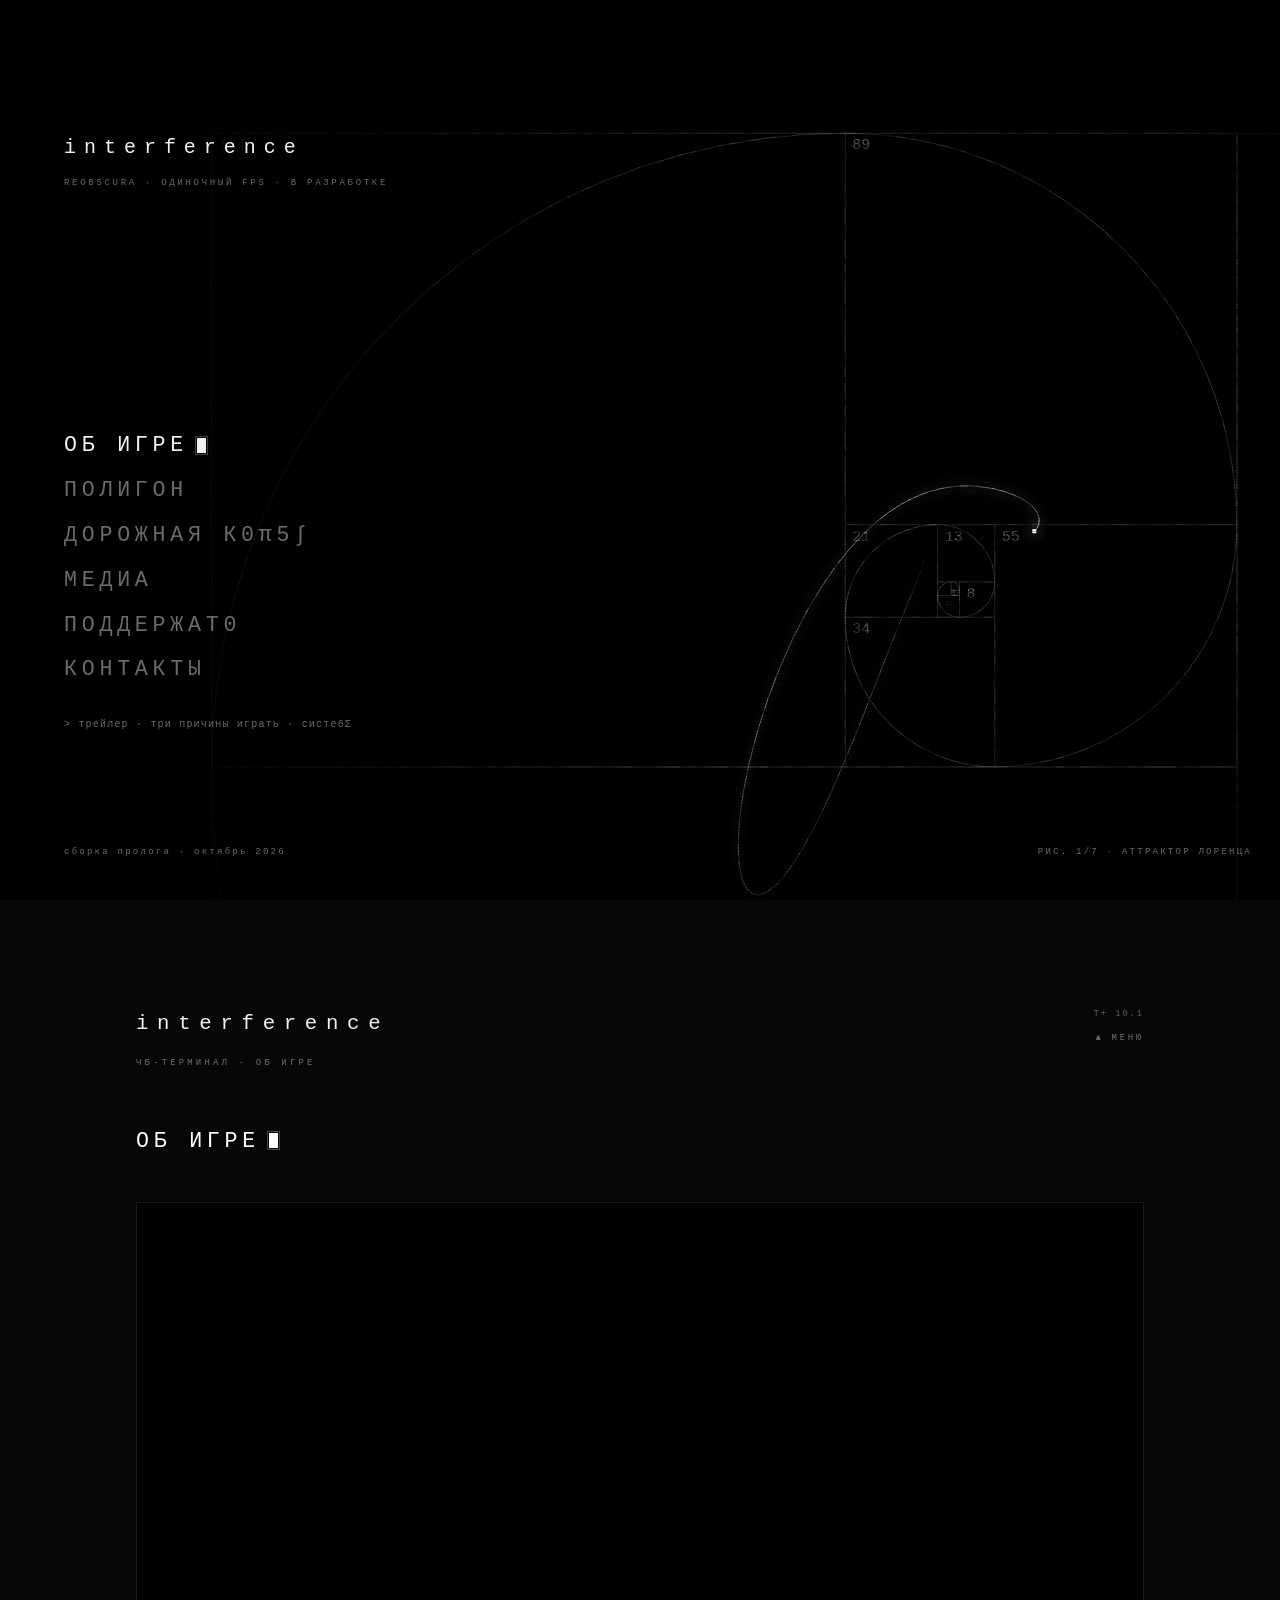
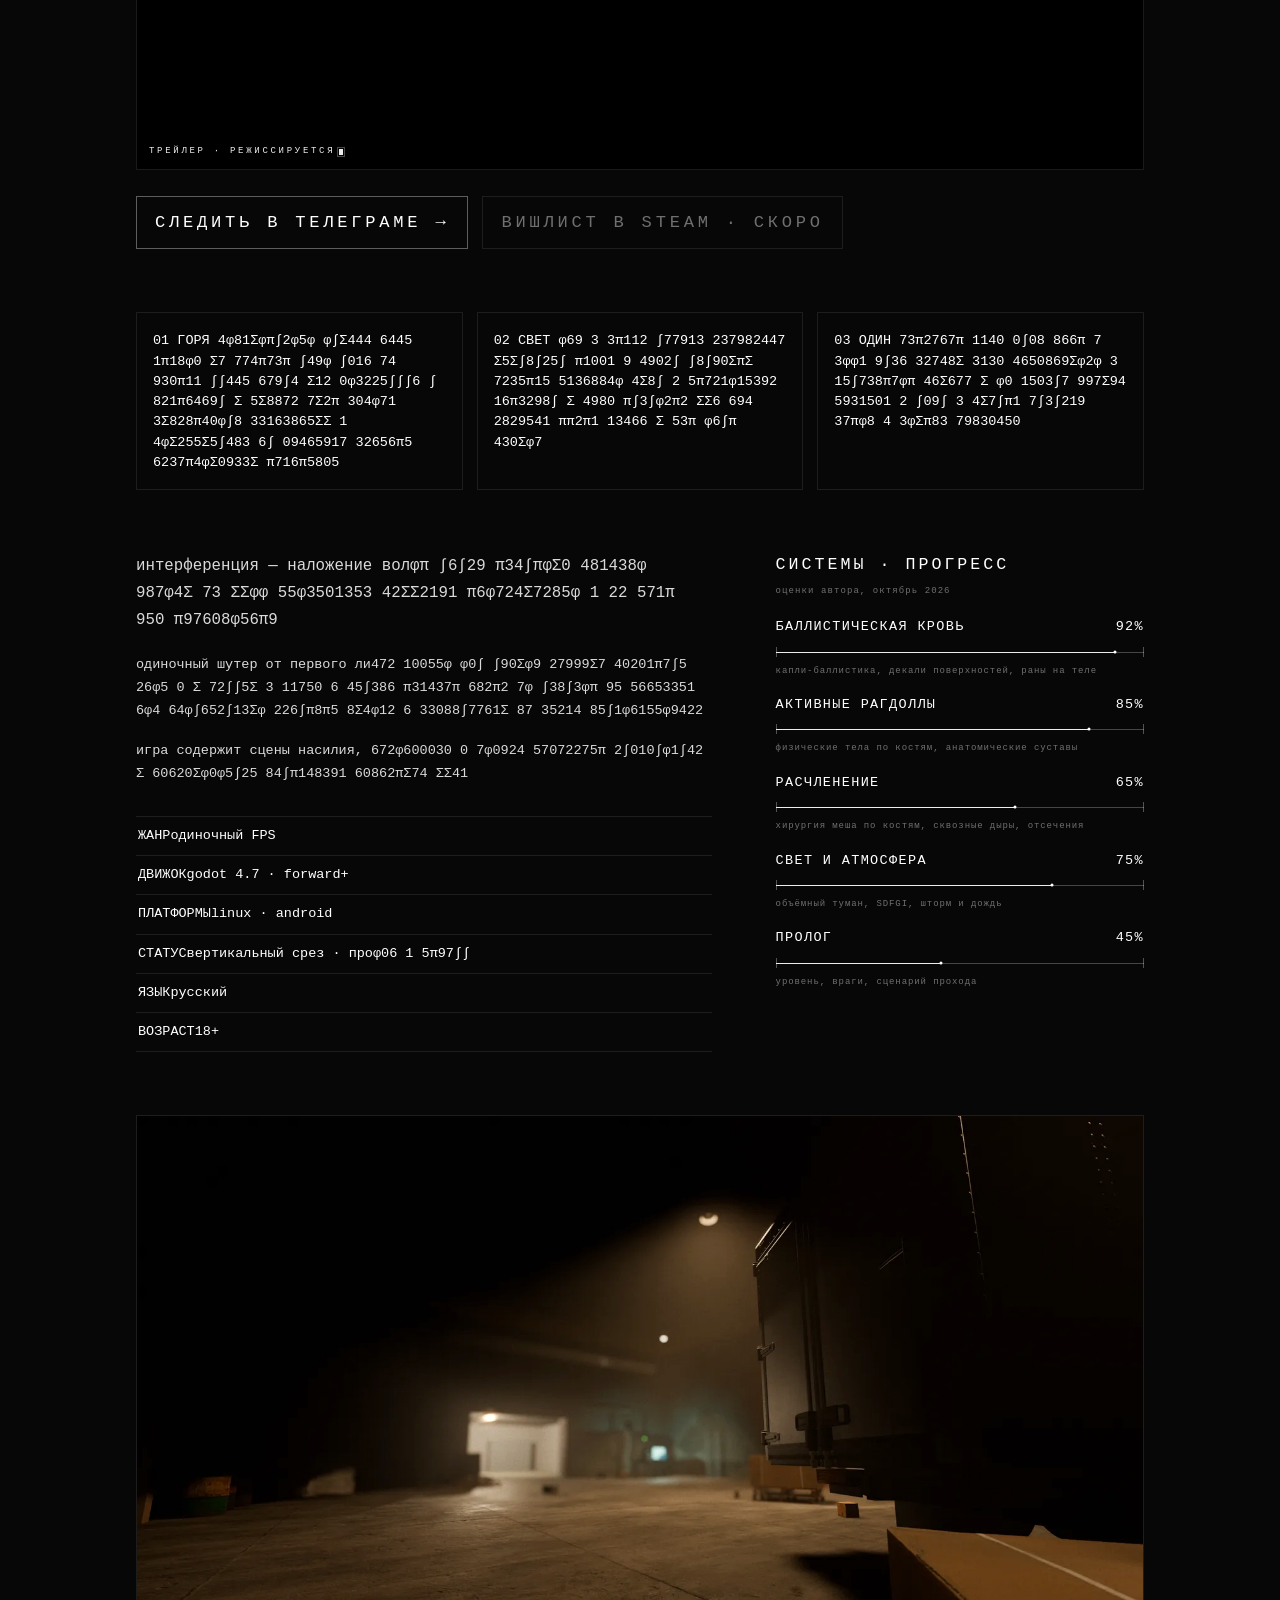
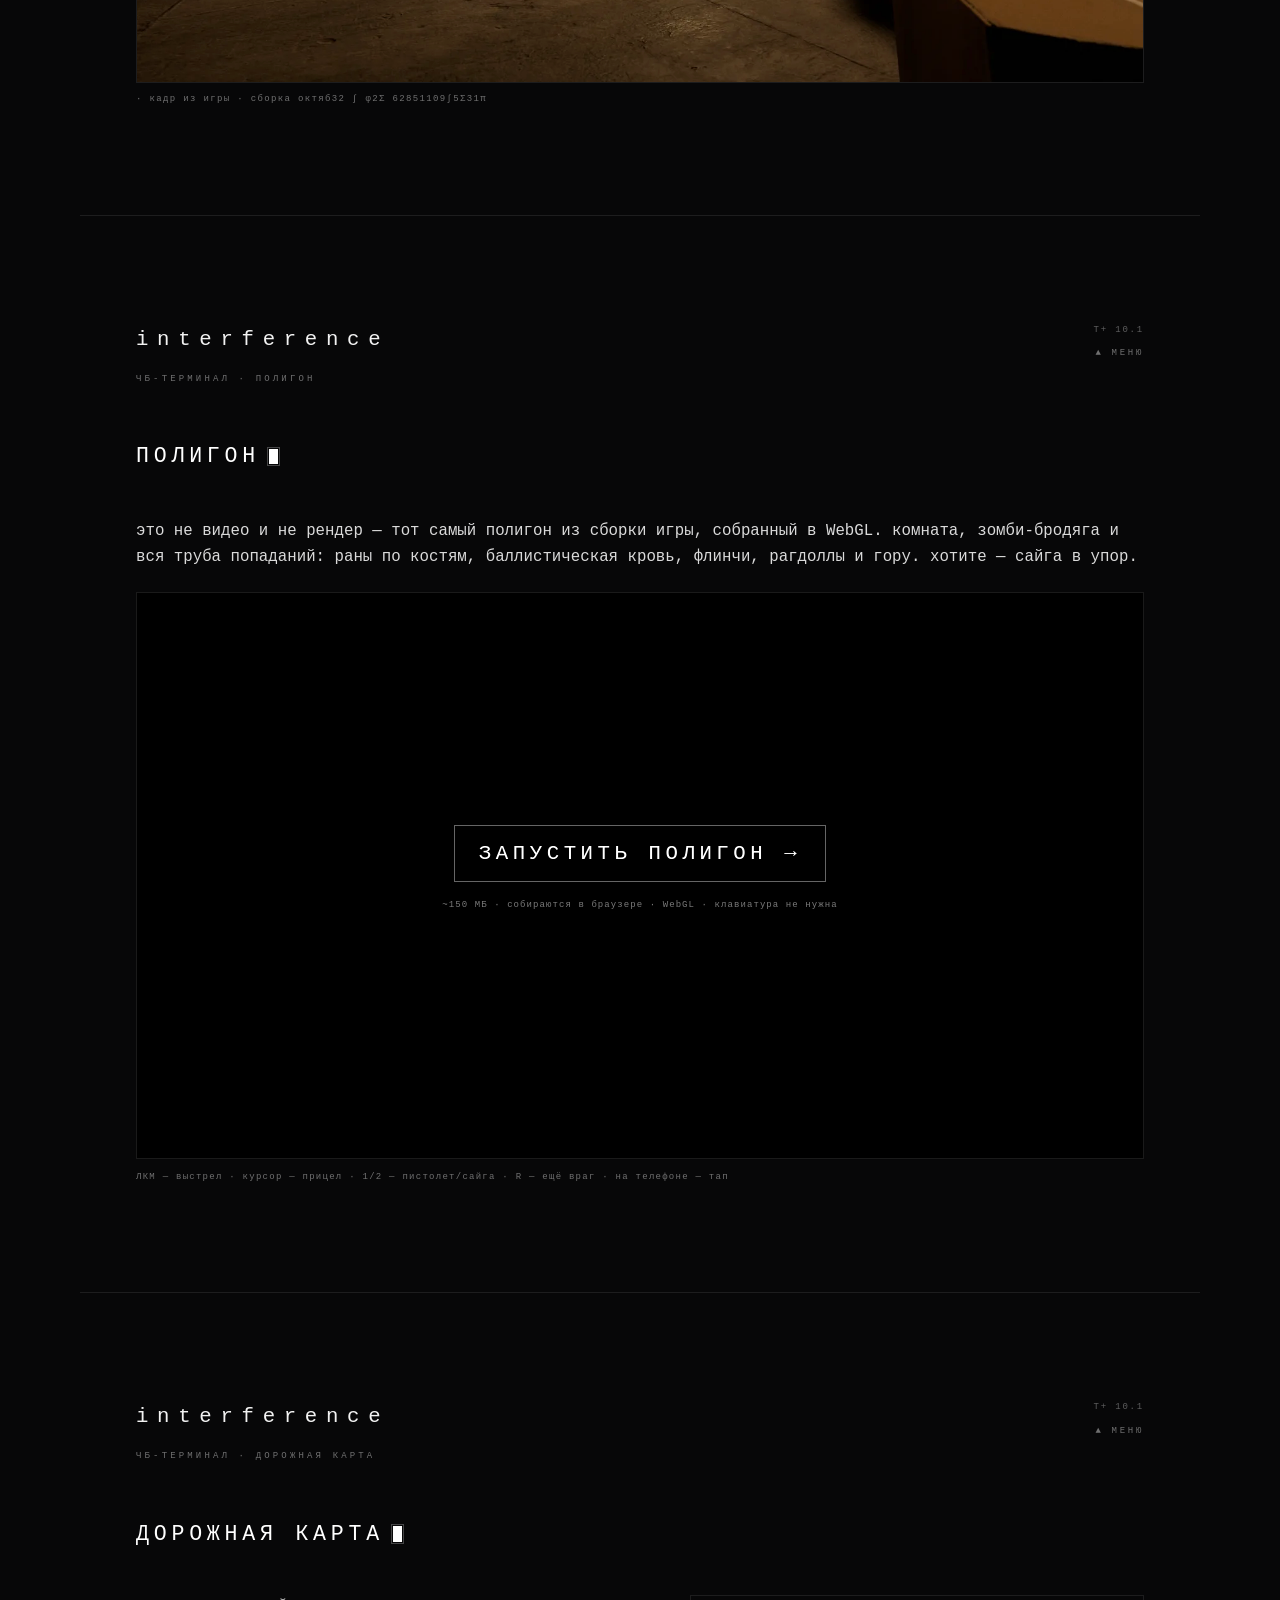
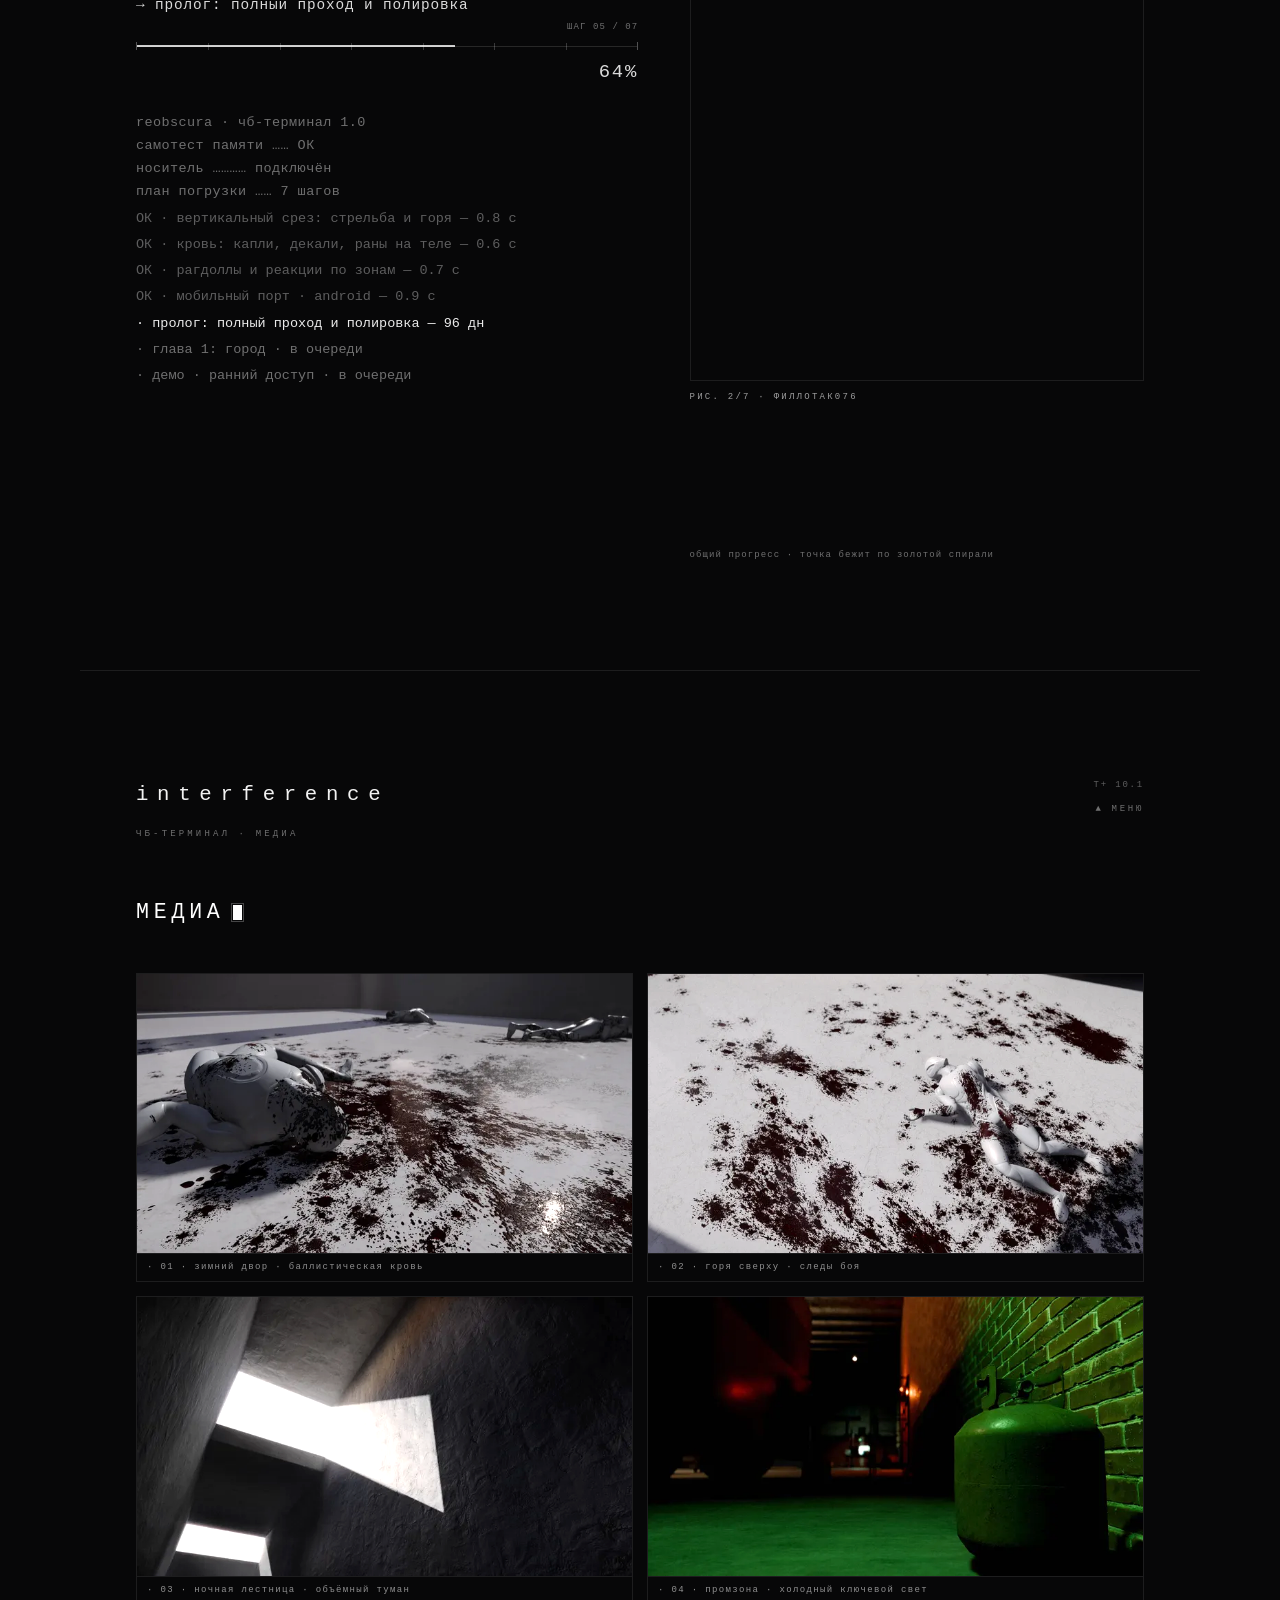
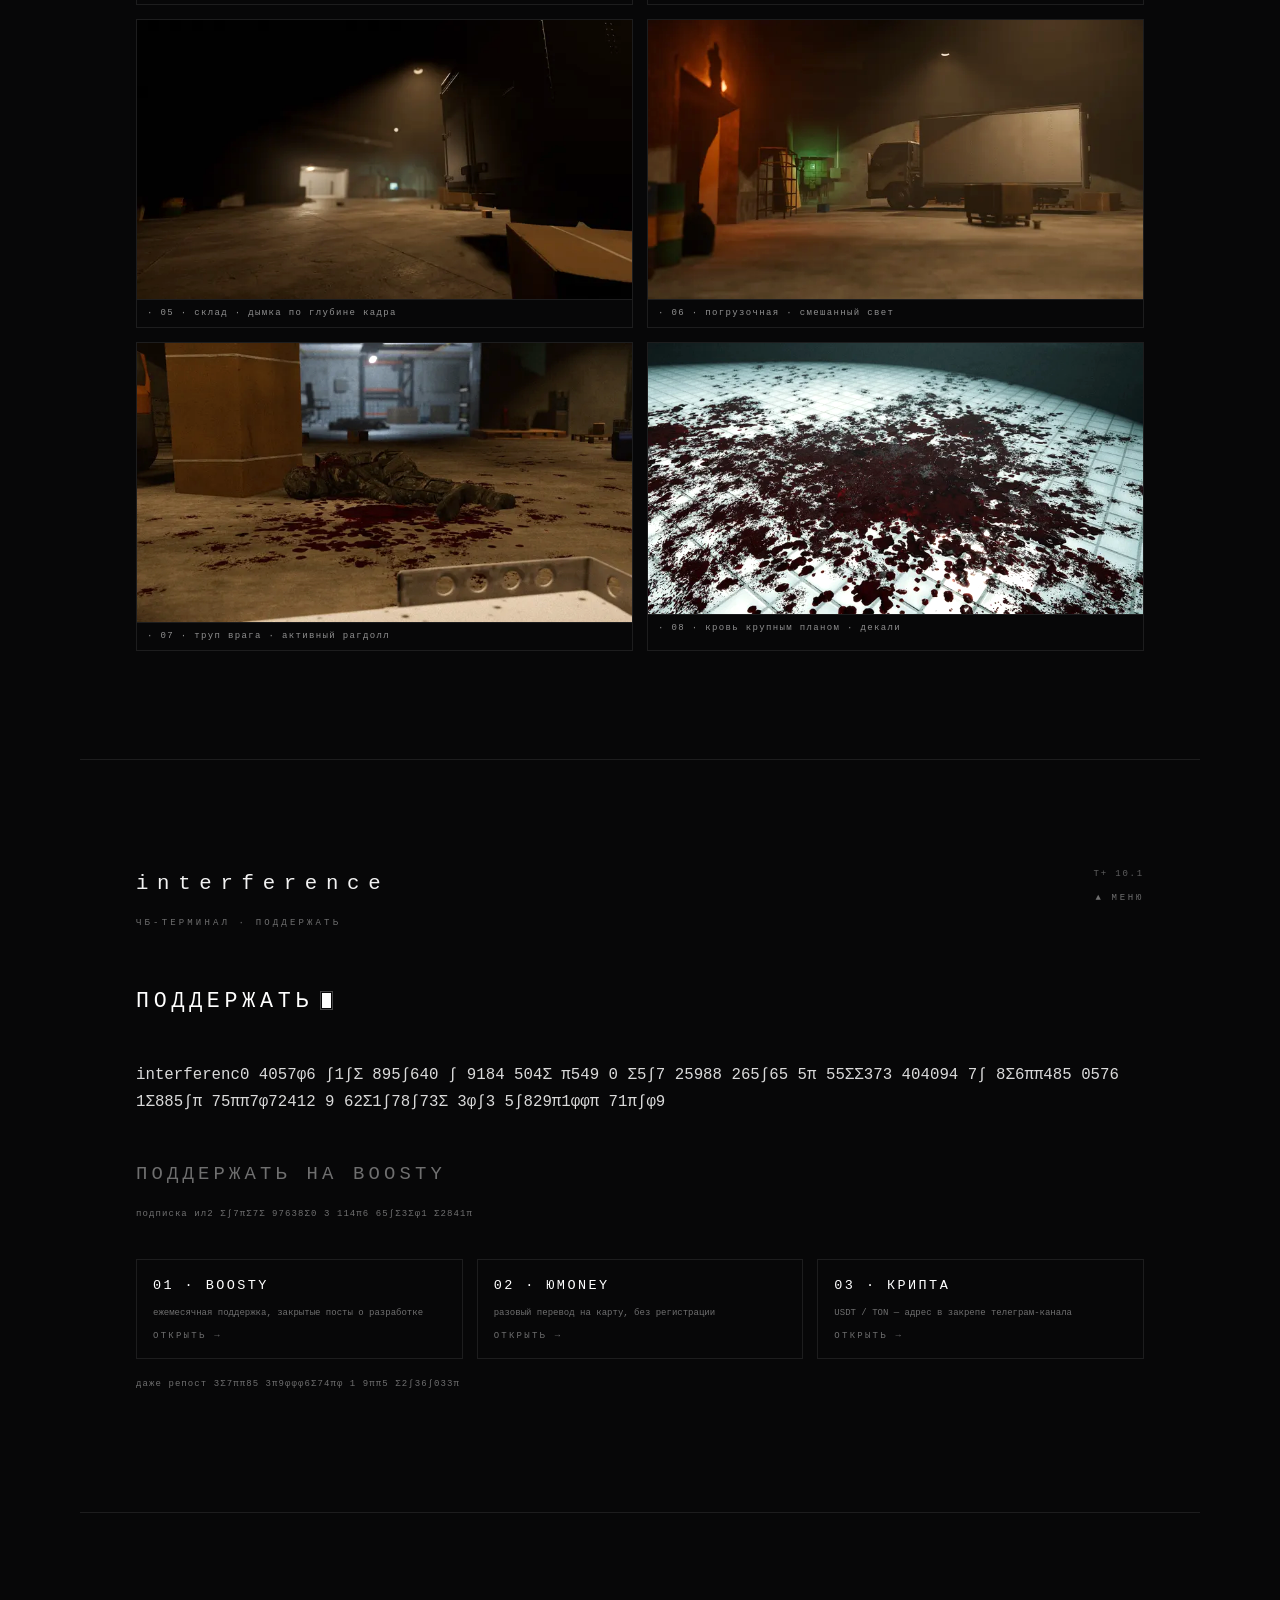
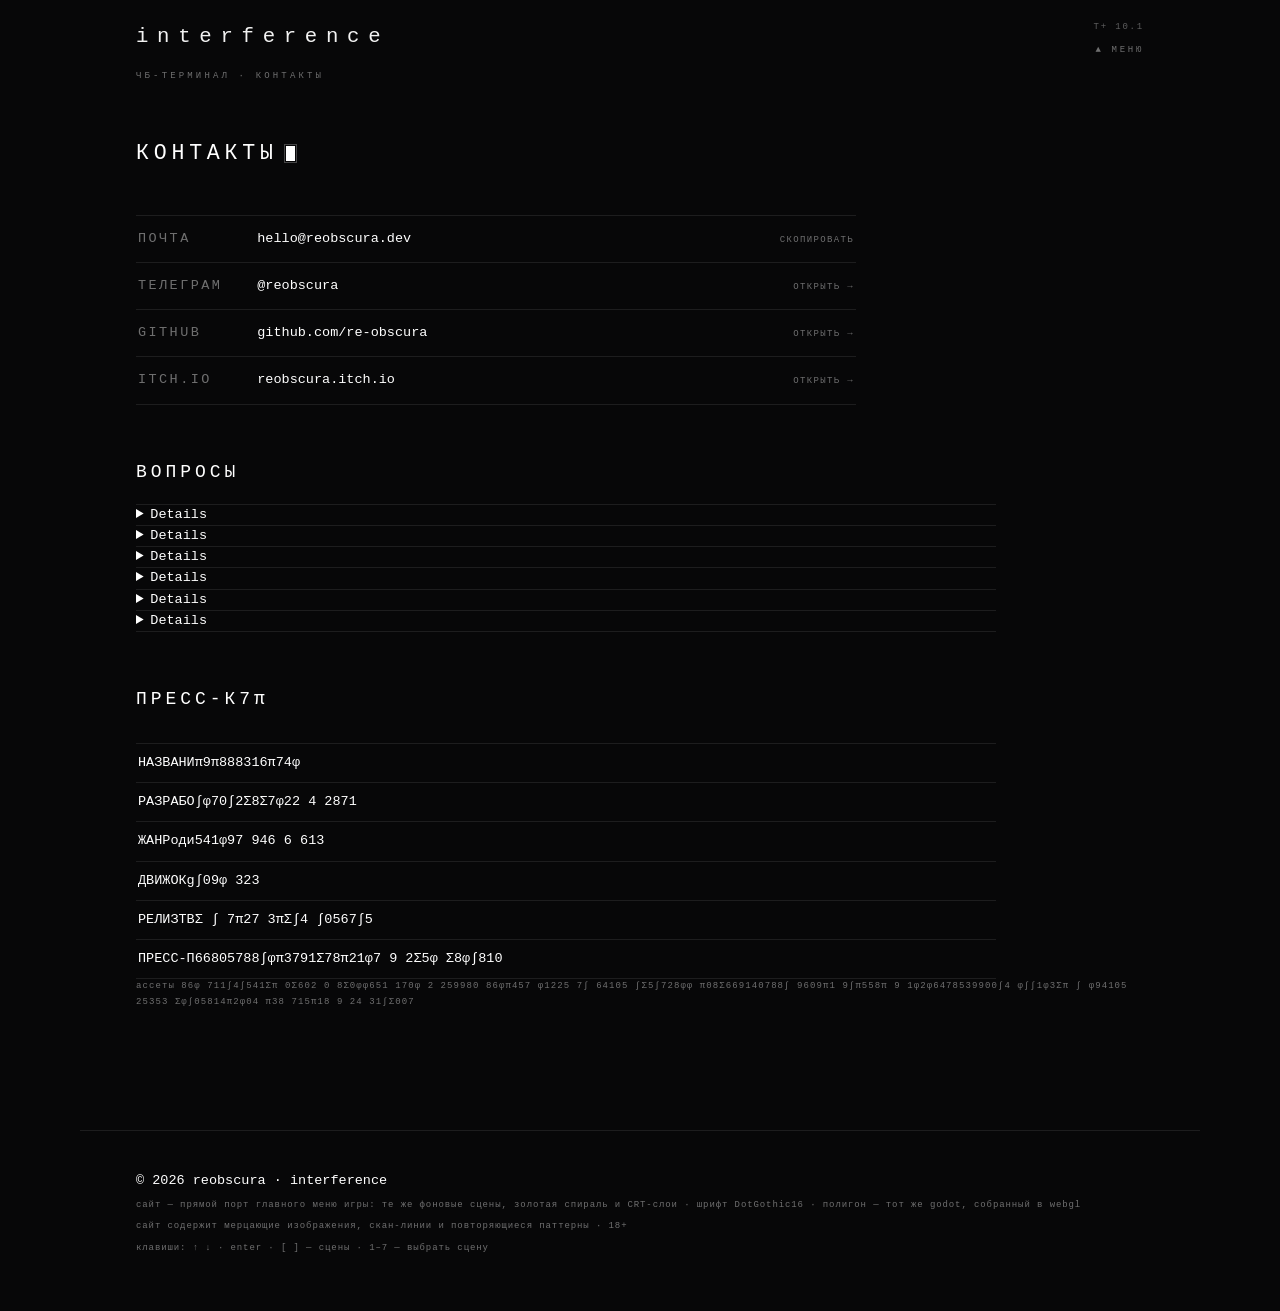
==== commit 54c3cbdc: "Полигон: godot-web с кровью и рагдоллами в браузере; трейлер-заглушка, опоры, CTA, FAQ, пресс-кит" ====
--- a/index.html
+++ b/index.html
@@ -4,9 +4,9 @@
 <meta charset="utf-8">
 <meta name="viewport" content="width=device-width, initial-scale=1">
 <title>interference — одиночный FPS · reobscura</title>
-<meta name="description" content="Официальный сайт interference: дорожная карта, кадры из игры, поддержка разработчика и контакты. Тёмный процедурный FPS от reobscura.">
+<meta name="description" content="Официальный сайт interference: играбельный полигон с кровью и рагдоллами прямо в браузере, дорожная карта, медиа и поддержка. Тёмный процедурный FPS от reobscura.">
 <meta property="og:title" content="interference — одиночный FPS">
-<meta property="og:description" content="Дорожная карта, медиа, поддержка и контакты. Порт главного меню игры — те же сцены, спираль и CRT.">
+<meta property="og:description" content="Играбельный полигон с кровью и рагдоллами в браузере, дорожная карта, медиа и поддержка. Порт главного меню игры — те же сцены, спираль и CRT.">
 <meta property="og:type" content="website">
 <meta property="og:image" content="img/og.jpg">
 <meta name="theme-color" content="#070708">
@@ -36,11 +36,12 @@
       </div>
 
       <nav id="menu" aria-label="Разделы">
-        <a class="it" href="#about"    data-hint="что это и почему так темно"><span class="lab">ОБ ИГРЕ</span><span class="cur" aria-hidden="true"></span></a>
+        <a class="it" href="#about"    data-hint="трейлер · три причины играть · системы"><span class="lab">ОБ ИГРЕ</span><span class="cur" aria-hidden="true"></span></a>
+        <a class="it" href="#polygon"  data-hint="кровь и рагдоллы прямо в браузере"><span class="lab">ПОЛИГОН</span><span class="cur" aria-hidden="true"></span></a>
         <a class="it" href="#roadmap"  data-hint="терминал погрузки · шаги до релиза"><span class="lab">ДОРОЖНАЯ КАРТА</span><span class="cur" aria-hidden="true"></span></a>
         <a class="it" href="#media"    data-hint="кадры из сборок · без цветокоррекции"><span class="lab">МЕДИА</span><span class="cur" aria-hidden="true"></span></a>
         <a class="it" href="#support"  data-hint="донаты превращаются в часы разработки"><span class="lab">ПОДДЕРЖАТЬ</span><span class="cur" aria-hidden="true"></span></a>
-        <a class="it" href="#contacts" data-hint="почта · телеграм · пресса"><span class="lab">КОНТАКТЫ</span><span class="cur" aria-hidden="true"></span></a>
+        <a class="it" href="#contacts" data-hint="почта · телеграм · пресса · вопросы"><span class="lab">КОНТАКТЫ</span><span class="cur" aria-hidden="true"></span></a>
         <div id="msg">&gt; <span id="msg-txt"></span></div>
       </nav>
 
@@ -65,11 +66,45 @@
       </div>
       <h2 class="sec-title"><span class="txt" data-scr>ОБ ИГРЕ</span><span class="cur" aria-hidden="true"></span></h2>
 
+      <!-- трейлер: пока режиссируется, в рамке живёт та же сцена шума, что за меню -->
+      <figure class="trailer">
+        <canvas id="trailer-cv" aria-label="место трейлера"></canvas>
+        <figcaption><span class="t-lab" data-scr>ТРЕЙЛЕР · РЕЖИССИРУЕТСЯ</span><span class="cur" aria-hidden="true"></span></figcaption>
+      </figure>
+
+      <div class="cta-row">
+        <!-- ЗАМЕНИТЕ ссылку телеграма на актуальную -->
+        <a class="cta" href="https://t.me/reobscura" target="_blank" rel="noopener">СЛЕДИТЬ В ТЕЛЕГРАМЕ →</a>
+        <span class="cta soon" aria-disabled="true">ВИШЛИСТ В STEAM · СКОРО</span>
+      </div>
+
+      <div class="pillars">
+        <div class="pillar" data-scr>
+          <div class="p-num">01</div>
+          <div class="p-name">ГОРЯ ПО-ЧЕСТНОМУ</div>
+          <div class="p-text">каждый враг собран из костей: пули бьют по зонам, кровь летит по
+            баллистике и въедается в стены, тела падают физическими рагдоллами и рассекаются
+            по скелету. никаких заготовленных смертей.</div>
+        </div>
+        <div class="pillar" data-scr>
+          <div class="p-num">02</div>
+          <div class="p-name">СВЕТ КАК В КИНО</div>
+          <div class="p-text">тёмные промзоны, штормовые крыши и снег. объёмный туман,
+            непрямой свет и агрессивный контраст — кадр читается как ч/б плёнка, даже
+            когда в нём есть цвет.</div>
+        </div>
+        <div class="pillar" data-scr>
+          <div class="p-num">03</div>
+          <div class="p-name">ОДИН ЧЕЛОВЕК</div>
+          <div class="p-text">код, арт, звук и этот сайт делает один разработчик — медленно,
+            упрямо и до конца. каждый выстрел в игре и каждый пиксель здесь — ручная работа.</div>
+        </div>
+      </div>
+
       <div class="about-grid">
         <div class="about-text">
           <p class="lead" data-scr>интерференция — наложение волн. когда сигналов слишком много, из шума проступает картина. interference — об том, что проступает.</p>
-          <p data-scr>одиночный шутер от первого лица. тёмные промзоны, штормовые крыши и снег; кинематографичный свет, процедурное насилие и город, где каждый выстрел оставляет след — в стене, в теле, в памяти уровня.</p>
-          <p data-scr>каждый враг собран из костей по-настоящему: попадания считаются по зонам, кровь летит по баллистике и въедается в поверхности, тела падают активными рагдоллами и рассекаются по скелету. никаких заранее заготовленных «смертей» — только физика и геометрия.</p>
+          <p data-scr>одиночный шутер от первого лица. город, где каждый выстрел оставляет след — в стене, в теле, в памяти уровня. враги не умирают по скрипту: они спотыкаются, хромают, падают и разбираются на части по-настоящему.</p>
           <p data-scr>игра содержит сцены насилия, жестокости и крови, мерцающие изображения и повторяющиеся визуальные паттерны. 18+.</p>
 
           <dl class="facts">
@@ -93,6 +128,35 @@
         <img src="img/shots/photo_20261017_230445_989.webp" alt="Склад: дымка по глубине кадра" loading="lazy">
         <figcaption data-scr>· кадр из игры · сборка октября · без цветокоррекции</figcaption>
       </figure>
+    </section>
+
+    <section class="sec" id="polygon">
+      <div class="sec-head">
+        <div>
+          <div class="brand">interference</div>
+          <div class="sec-tag">ЧБ-ТЕРМИНАЛ · ПОЛИГОН</div>
+        </div>
+        <div class="sec-right">
+          <div class="t-plus">T+   0.0</div>
+          <a class="to-menu" href="#hero">▲ МЕНЮ</a>
+        </div>
+      </div>
+      <h2 class="sec-title"><span class="txt" data-scr>ПОЛИГОН</span><span class="cur" aria-hidden="true"></span></h2>
+
+      <p class="lead" data-scr>это не видео и не рендер — тот самый полигон из сборки игры, собранный в WebGL. комната, зомби-бродяга и вся труба попаданий: раны по костям, баллистическая кровь, флинчи, рагдоллы и гору. хотите — сайга в упор.</p>
+
+      <div class="poly-stage" id="poly-stage">
+        <div class="poly-cover" id="poly-cover">
+          <button class="cta cta-big" id="poly-launch" type="button">ЗАПУСТИТЬ ПОЛИГОН →</button>
+          <p class="note" data-scr>~150 МБ · собираются в браузере · WebGL · клавиатура не нужна</p>
+        </div>
+      </div>
+      <div class="poly-live" id="poly-live" hidden>
+        <span id="poly-stats">выстрелов 0 · попаданий 0</span>
+        <button class="poly-close" id="poly-close" type="button">■ ОСТАНОВИТЬ</button>
+      </div>
+
+      <div class="poly-legend" data-scr>ЛКМ — выстрел · курсор — прицел · 1/2 — пистолет/сайга · R — ещё враг · на телефоне — тап</div>
     </section>
 
     <section class="sec" id="roadmap">
@@ -213,12 +277,32 @@
           <span class="clab">ITCH.IO</span><span class="cval">reobscura.itch.io</span><span class="cact">ОТКРЫТЬ →</span>
         </a>
       </div>
-      <p class="note" data-scr>для прессы: превью-сборки и материалы — по почте, тема «press · interference».</p>
+
+      <h3 class="sub-h" data-scr>ВОПРОСЫ</h3>
+      <div class="faq">
+        <details class="fq" data-scr><summary>когда выйдет?</summary><p>честный ответ — когда будет готово. сейчас пишется пролог: полный проход и полировка. демо и вишлист в steam — следующий крупный шаг, о нём объявлю в телеграме.</p></details>
+        <details class="fq" data-scr><summary>на каких платформах?</summary><p>linux и android — основные, там игра и крутится каждый день. windows рассмотрю после демо. полигон на этом сайте работает везде, где есть WebGL.</p></details>
+        <details class="fq" data-scr><summary>сколько будет стоить?</summary><p>недорого. это сольный авторский проект, а не сервис: одна цена, без подписок и донатной валюты в игре.</p></details>
+        <details class="fq" data-scr><summary>насколько жестокая игра?</summary><p>настолько, насколько честная физика: расчленение по костям, баллистическая кровь, рагдоллы. 18+, фоточувствительным — осторожно: мерцание и вспышки.</p></details>
+        <details class="fq" data-scr><summary>полигон на сайте — это вся игра?</summary><p>нет, это один полигон из внутренней сборки: статичная камера и одна комната, но системы те же — кровь, зоны, рагдоллы и горя. сама игра — про движение, шторм и город.</p></details>
+        <details class="fq" data-scr><summary>кто делает?</summary><p>один человек — reobscura. код, арт, звук, сайт. если хотите помочь: донаты, репосты и багрепорты в телеграм.</p></details>
+      </div>
+
+      <h3 class="sub-h" data-scr>ПРЕСС-КИТ</h3>
+      <dl class="facts press">
+        <div class="fact" data-scr><dt>НАЗВАНИЕ</dt><dd>interference</dd></div>
+        <div class="fact" data-scr><dt>РАЗРАБОТЧИК</dt><dd>reobscura · соло</dd></div>
+        <div class="fact" data-scr><dt>ЖАНР</dt><dd>одиночный FPS · 18+</dd></div>
+        <div class="fact" data-scr><dt>ДВИЖОК</dt><dd>godot 4.7</dd></div>
+        <div class="fact" data-scr><dt>РЕЛИЗ</dt><dd>TBD · демо после пролога</dd></div>
+        <div class="fact" data-scr><dt>ПРЕСС-ПОЧТА</dt><dd>hello@reobscura.dev · тема «press»</dd></div>
+      </dl>
+      <p class="note" data-scr>ассеты для публикаций: кадры в исходном весе — раздел «медиа» (клик по кадру открывает полноразмерный файл), логотип — favicon-512.png, описание — абзацы выше. превью-сборки для прессы — по письму.</p>
     </section>
 
     <footer>
       <div class="f-line" data-scr>© 2026 reobscura · interference</div>
-      <div class="f-line dim" data-scr>сайт — прямой порт главного меню игры: те же фоновые сцены, золотая спираль и CRT-слои · шрифт DotGothic16</div>
+      <div class="f-line dim" data-scr>сайт — прямой порт главного меню игры: те же фоновые сцены, золотая спираль и CRT-слои · шрифт DotGothic16 · полигон — тот же godot, собранный в webgl</div>
       <div class="f-line dim" data-scr>сайт содержит мерцающие изображения, скан-линии и повторяющиеся паттерны · 18+</div>
       <div class="f-line dim" data-scr>клавиши: ↑ ↓ · enter · [ ] — сцены · 1–7 — выбрать сцену</div>
     </footer>
--- a/css/style.css
+++ b/css/style.css
@@ -706,3 +706,219 @@
   html { scroll-behavior: auto; }
   .rin, .out { animation: none; }
 }
+
+/* ================= ТРЕЙЛЕР-ЗАГЛУШКА ================= */
+
+.trailer {
+  position: relative;
+  border: 1px solid var(--hair);
+  background: #000;
+  margin-bottom: 22px;
+}
+
+#trailer-cv {
+  display: block;
+  width: 100%;
+  aspect-ratio: 16 / 9;
+}
+
+.trailer figcaption {
+  position: absolute;
+  left: 12px;
+  bottom: 10px;
+  display: flex;
+  align-items: center;
+  font-size: var(--f-tag);
+  letter-spacing: .3em;
+  color: rgba(255, 255, 255, .82);
+  text-shadow: 0 0 6px #000;
+}
+
+.trailer .cur {
+  width: .42em; height: .7em;
+  margin-left: .4em;
+  background: currentColor;
+  position: relative;
+  animation: blink 1.05s steps(1, end) infinite;
+}
+.trailer .cur::before {
+  content: ''; position: absolute; inset: -2px;
+  border: 1px solid rgba(255,255,255,.25);
+}
+
+/* ================= CTA ================= */
+
+.cta-row {
+  display: flex;
+  flex-wrap: wrap;
+  gap: 14px;
+  align-items: center;
+  margin: 26px 0 clamp(36px, 7vh, 64px);
+}
+
+.cta {
+  display: inline-block;
+  padding: 13px 18px;
+  font-size: clamp(14px, 1.9vh, 19px);
+  letter-spacing: .22em;
+  color: var(--fg);
+  border: 1px solid rgba(255, 255, 255, .35);
+  cursor: pointer;
+  transition: border-color .25s, background .25s;
+  background: none;
+  font-family: inherit;
+}
+.cta:hover { border-color: var(--fg); background: rgba(255, 255, 255, .05); }
+
+.cta.soon {
+  color: var(--dim);
+  border-color: var(--hair);
+  cursor: default;
+}
+.cta.soon:hover { background: none; border-color: var(--hair); }
+
+.cta-big { font-size: clamp(16px, 2.3vh, 24px); padding: 16px 24px; }
+
+/* ================= ОПОРЫ ================= */
+
+.pillars {
+  display: grid;
+  grid-template-columns: repeat(3, 1fr);
+  gap: 14px;
+  margin-bottom: clamp(36px, 7vh, 72px);
+}
+
+.pillar {
+  border: 1px solid var(--hair);
+  padding: 18px 16px 16px;
+}
+
+.p-num {
+  font-size: var(--f-tag);
+  letter-spacing: .3em;
+  color: var(--dim);
+  margin-bottom: 10px;
+}
+
+.p-name {
+  font-size: clamp(13px, 1.7vh, 17px);
+  letter-spacing: .18em;
+  color: var(--fg);
+  margin-bottom: 10px;
+}
+
+.p-text {
+  font-size: var(--f-log);
+  line-height: 1.65;
+  color: rgba(255, 255, 255, .72);
+}
+
+/* ================= ПОЛИГОН ================= */
+
+.poly-stage {
+  position: relative;
+  border: 1px solid var(--hair);
+  background: #000;
+  aspect-ratio: 16 / 9;
+  max-height: 78vh;
+  margin-bottom: 12px;
+  overflow: hidden;
+}
+
+.poly-cover {
+  position: absolute;
+  inset: 0;
+  display: flex;
+  flex-direction: column;
+  align-items: center;
+  justify-content: center;
+  gap: 16px;
+  background:
+    radial-gradient(farthest-corner at 62% 50%, rgba(0,0,0,0) 40%, rgba(0,0,0,.7) 100%),
+    #000;
+}
+
+.poly-cover .note { letter-spacing: .15em; }
+
+.poly-stage iframe {
+  position: absolute;
+  inset: 0;
+  width: 100%;
+  height: 100%;
+  border: 0;
+  background: #000;
+}
+
+.poly-live {
+  display: flex;
+  justify-content: space-between;
+  align-items: center;
+  gap: 16px;
+  margin-bottom: 10px;
+  font-size: var(--f-log);
+  color: rgba(255, 255, 255, .8);
+  font-variant-numeric: tabular-nums;
+}
+.poly-live[hidden] { display: none; }
+
+.poly-close {
+  background: none;
+  border: 0;
+  font: inherit;
+  font-size: var(--f-tag);
+  letter-spacing: .25em;
+  color: var(--dim);
+  cursor: pointer;
+  padding: 8px;
+  transition: color .25s;
+}
+.poly-close:hover { color: var(--fg); }
+
+.poly-legend {
+  font-size: var(--f-tag);
+  letter-spacing: .14em;
+  color: var(--dim);
+}
+
+/* ================= FAQ И ПРЕСС-КИТ ================= */
+
+.sub-h {
+  font-weight: 400;
+  font-size: clamp(15px, 2vh, 20px);
+  letter-spacing: .22em;
+  color: var(--fg);
+  margin: clamp(34px, 6vh, 54px) 0 18px;
+}
+
+.faq { border-top: 1px solid var(--hair); max-width: 860px; }
+
+.fq {
+  border-bottom: 1px solid var(--hair);
+}
+
+.fq summary {
+  list-style: none;
+  cursor: pointer;
+  padding: 13px 2px;
+  font-size: var(--f-log);
+  color: var(--fg);
+  transition: color .2s;
+}
+.fq summary::-webkit-details-marker { display: none; }
+.fq summary::before { content: '· '; color: var(--dim); }
+.fq[open] summary::before { content: '− '; }
+.fq summary:hover { color: #fff; }
+
+.fq p {
+  margin: 0 0 14px;
+  padding-left: 16px;
+  font-size: var(--f-log);
+  color: rgba(255, 255, 255, .72);
+  line-height: 1.7;
+}
+
+.facts.press { max-width: 860px; }
+
+@media (max-width: 900px) {
+  .pillars { grid-template-columns: 1fr; }
+}
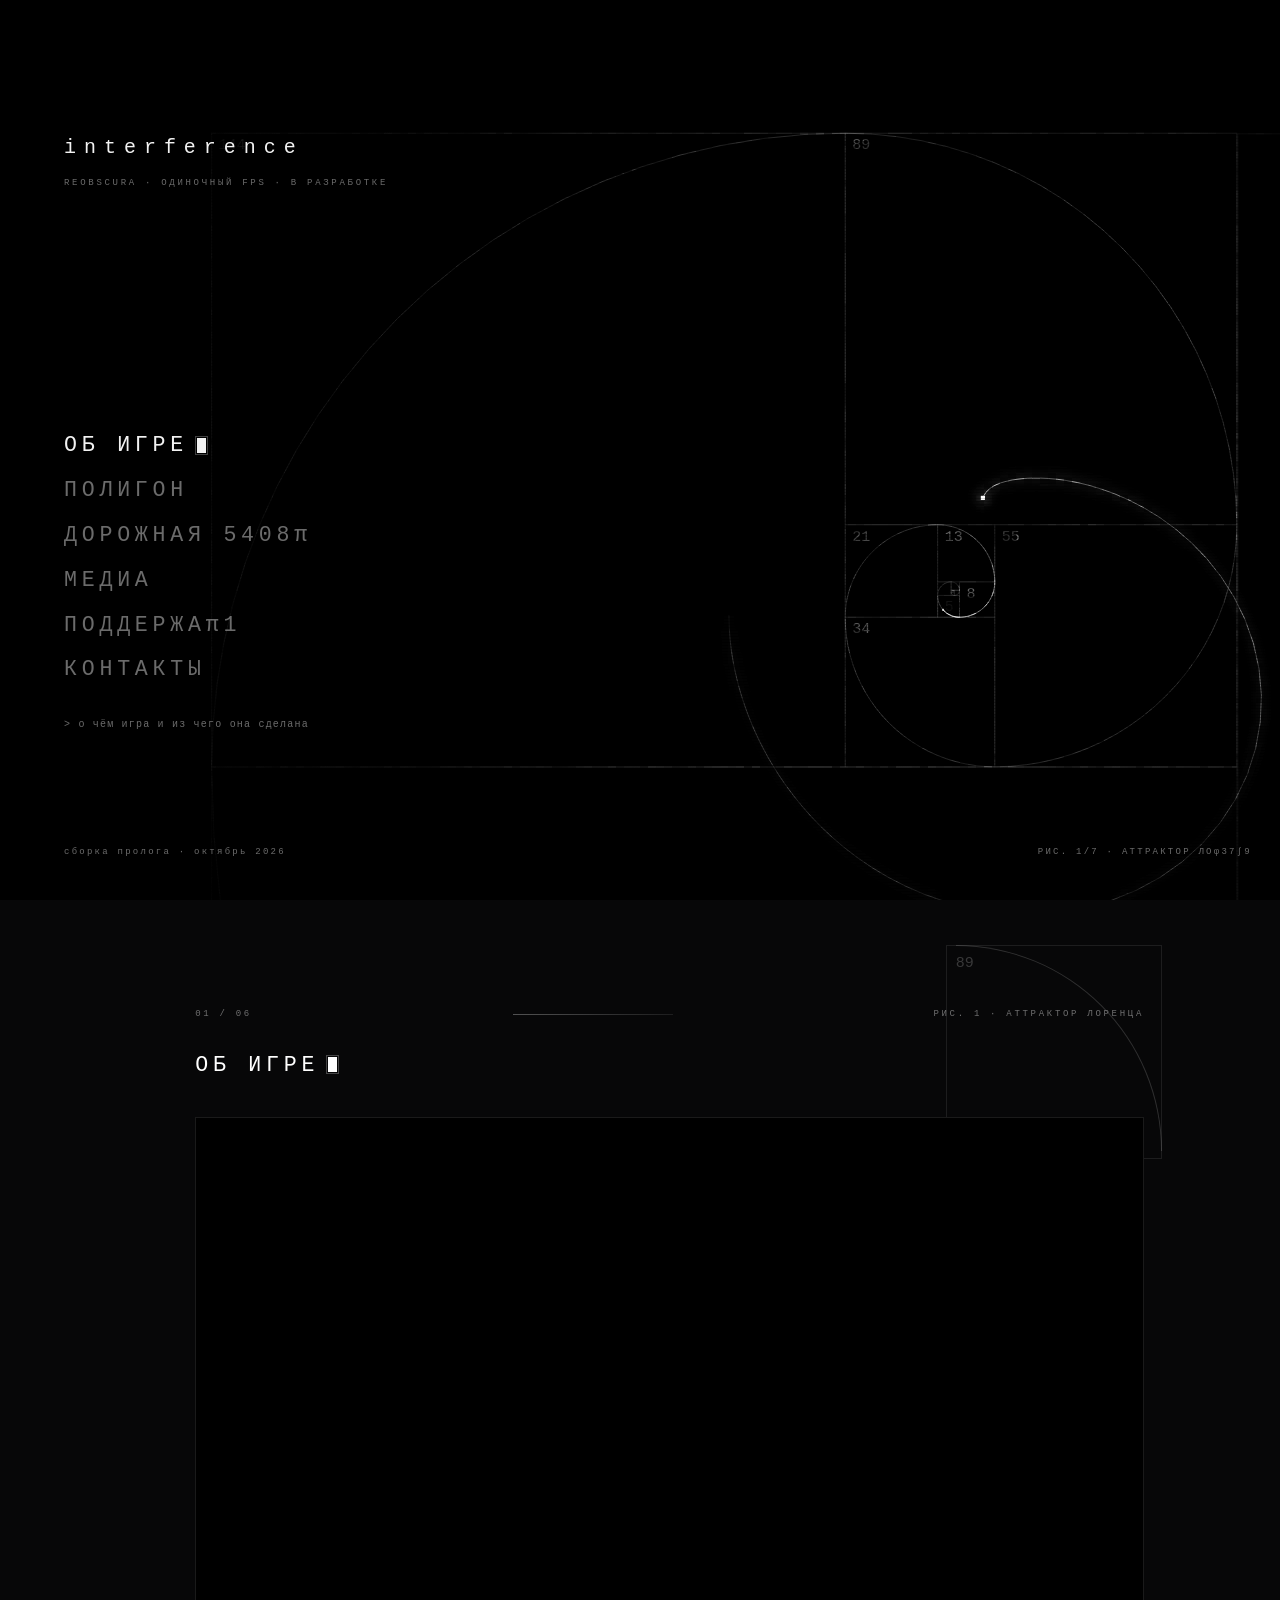
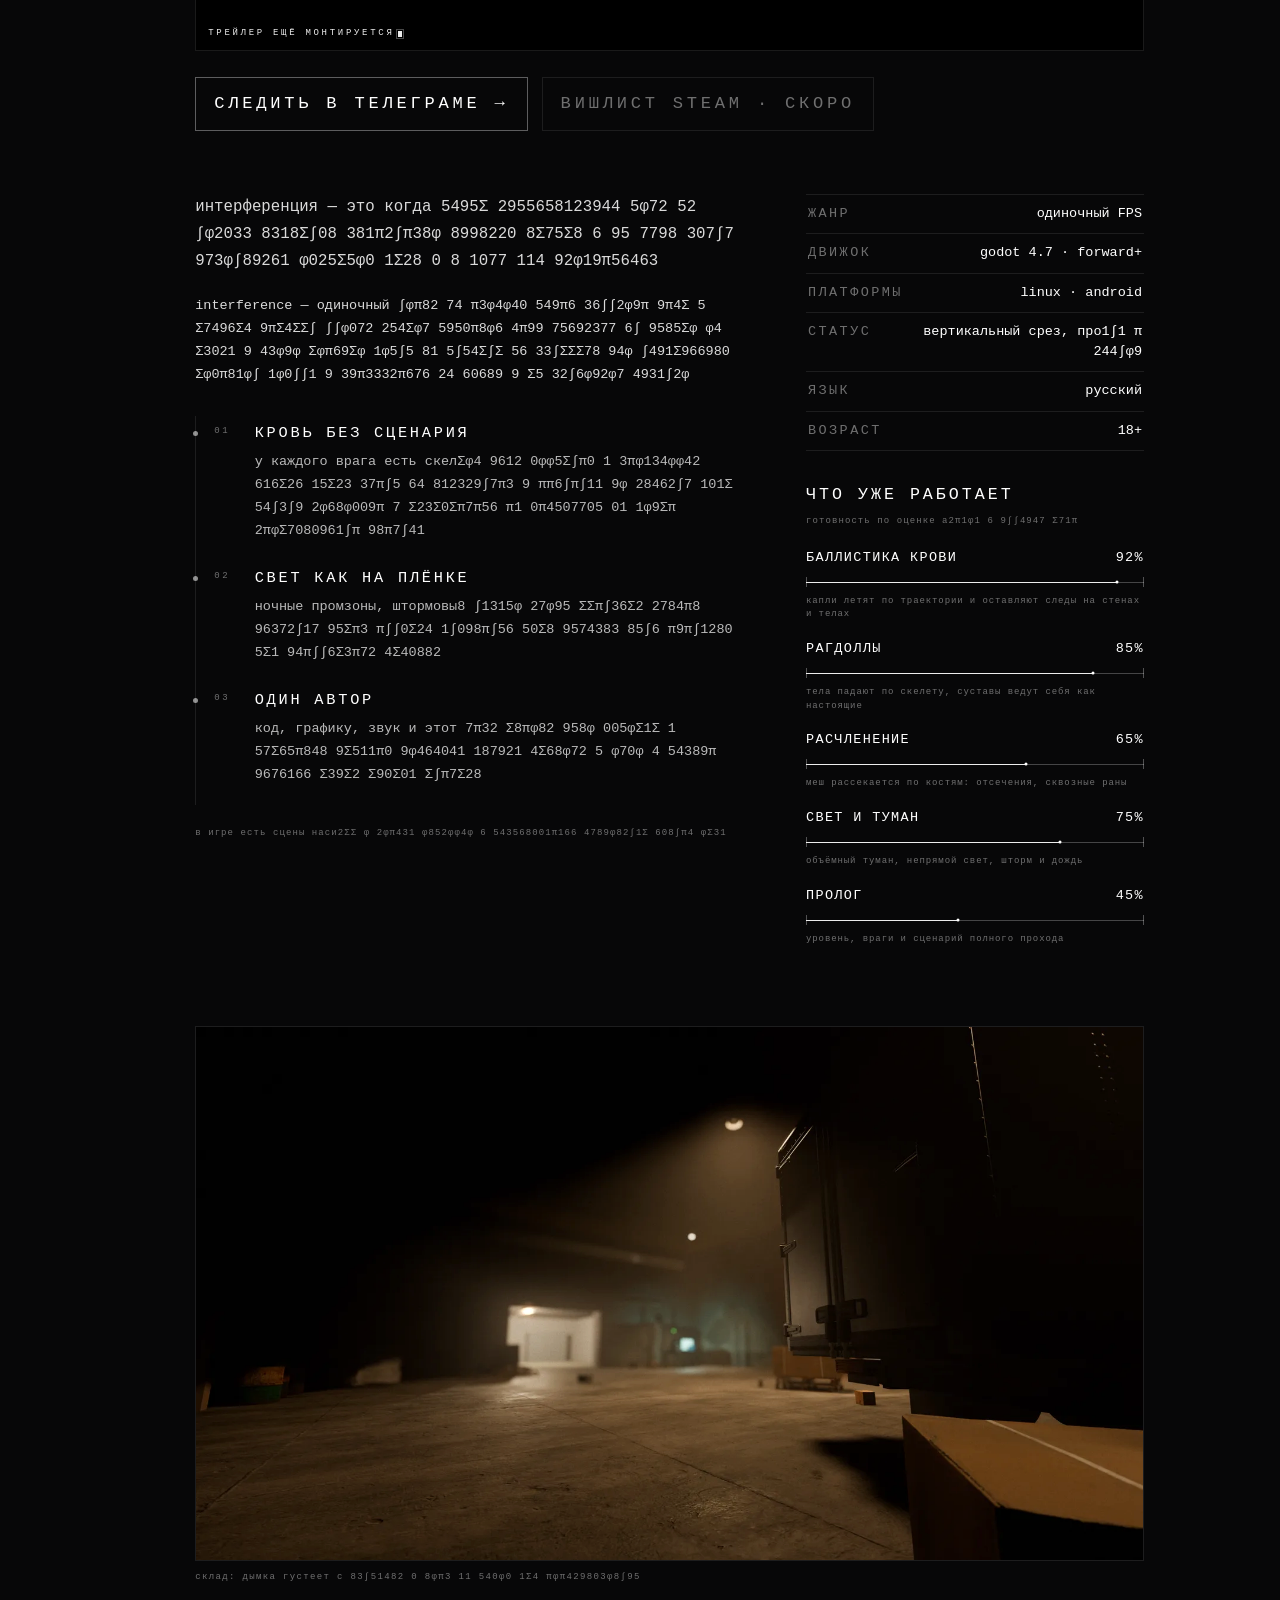
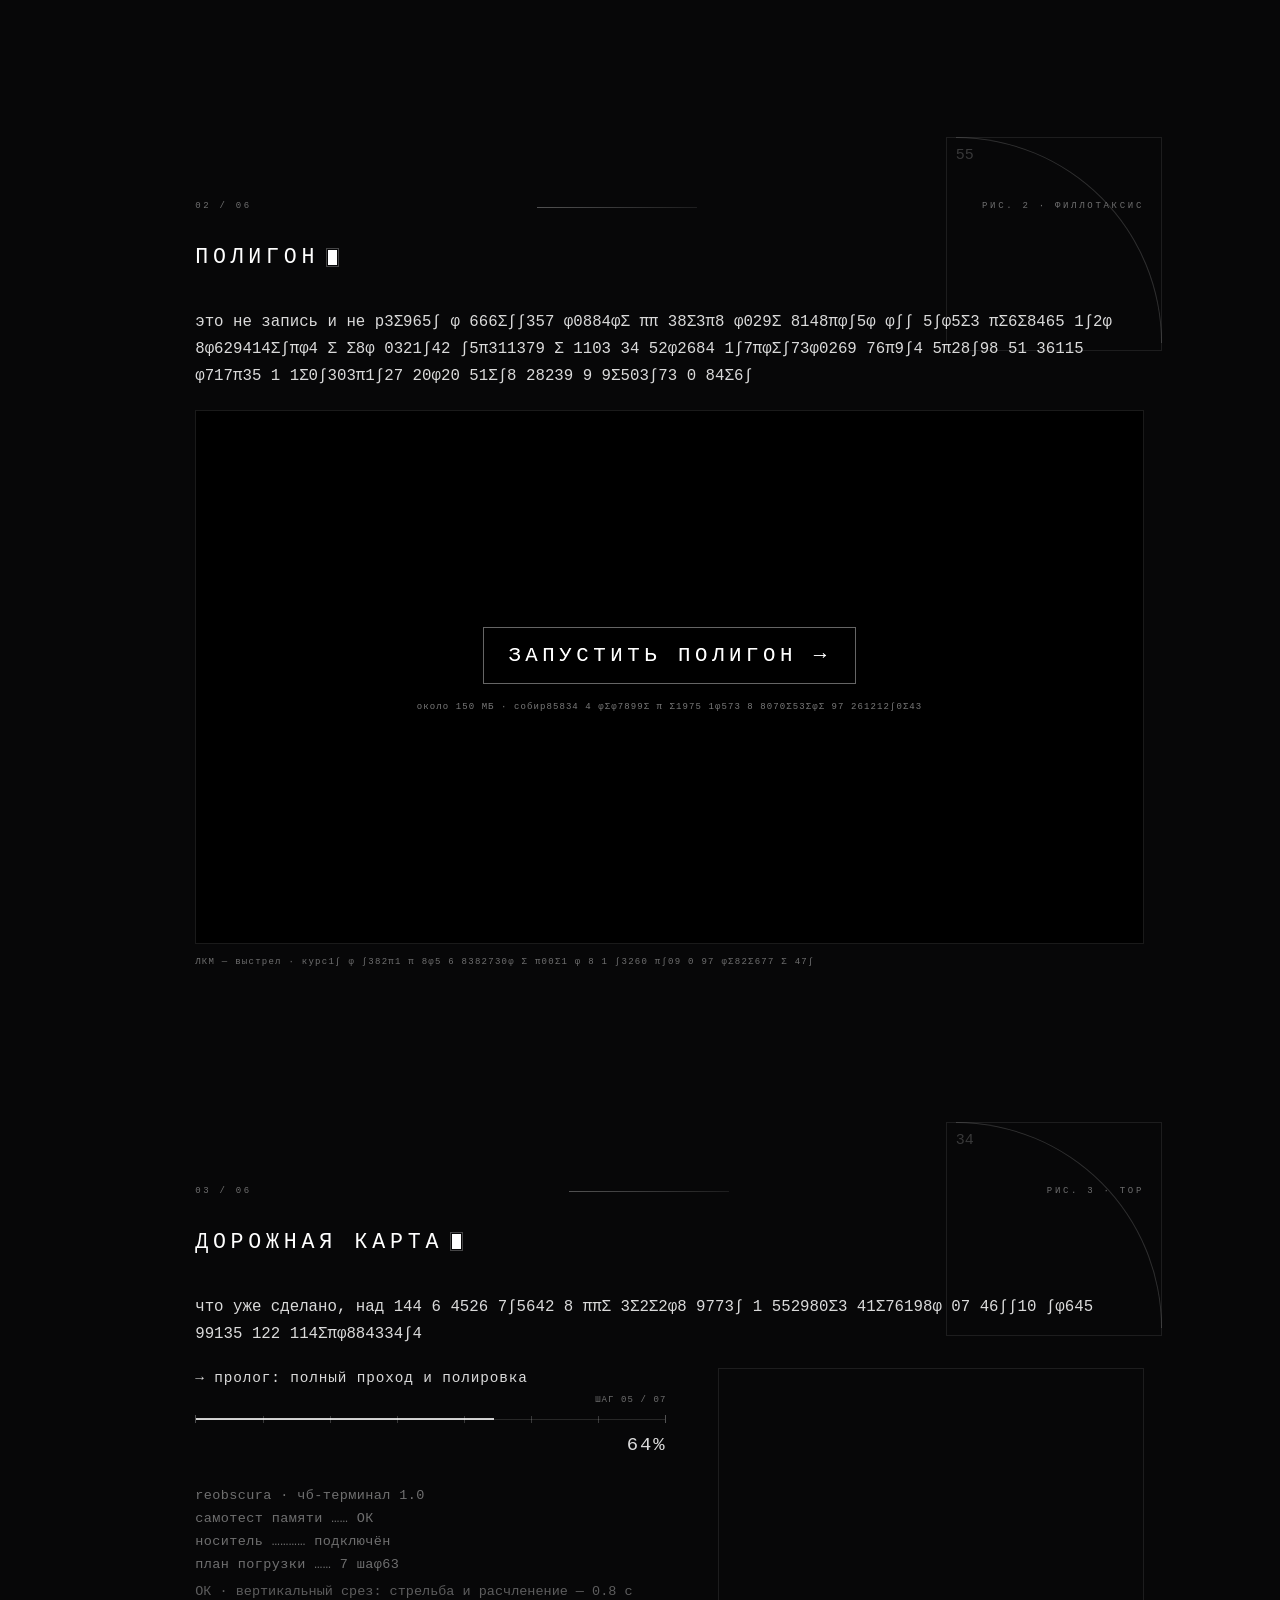
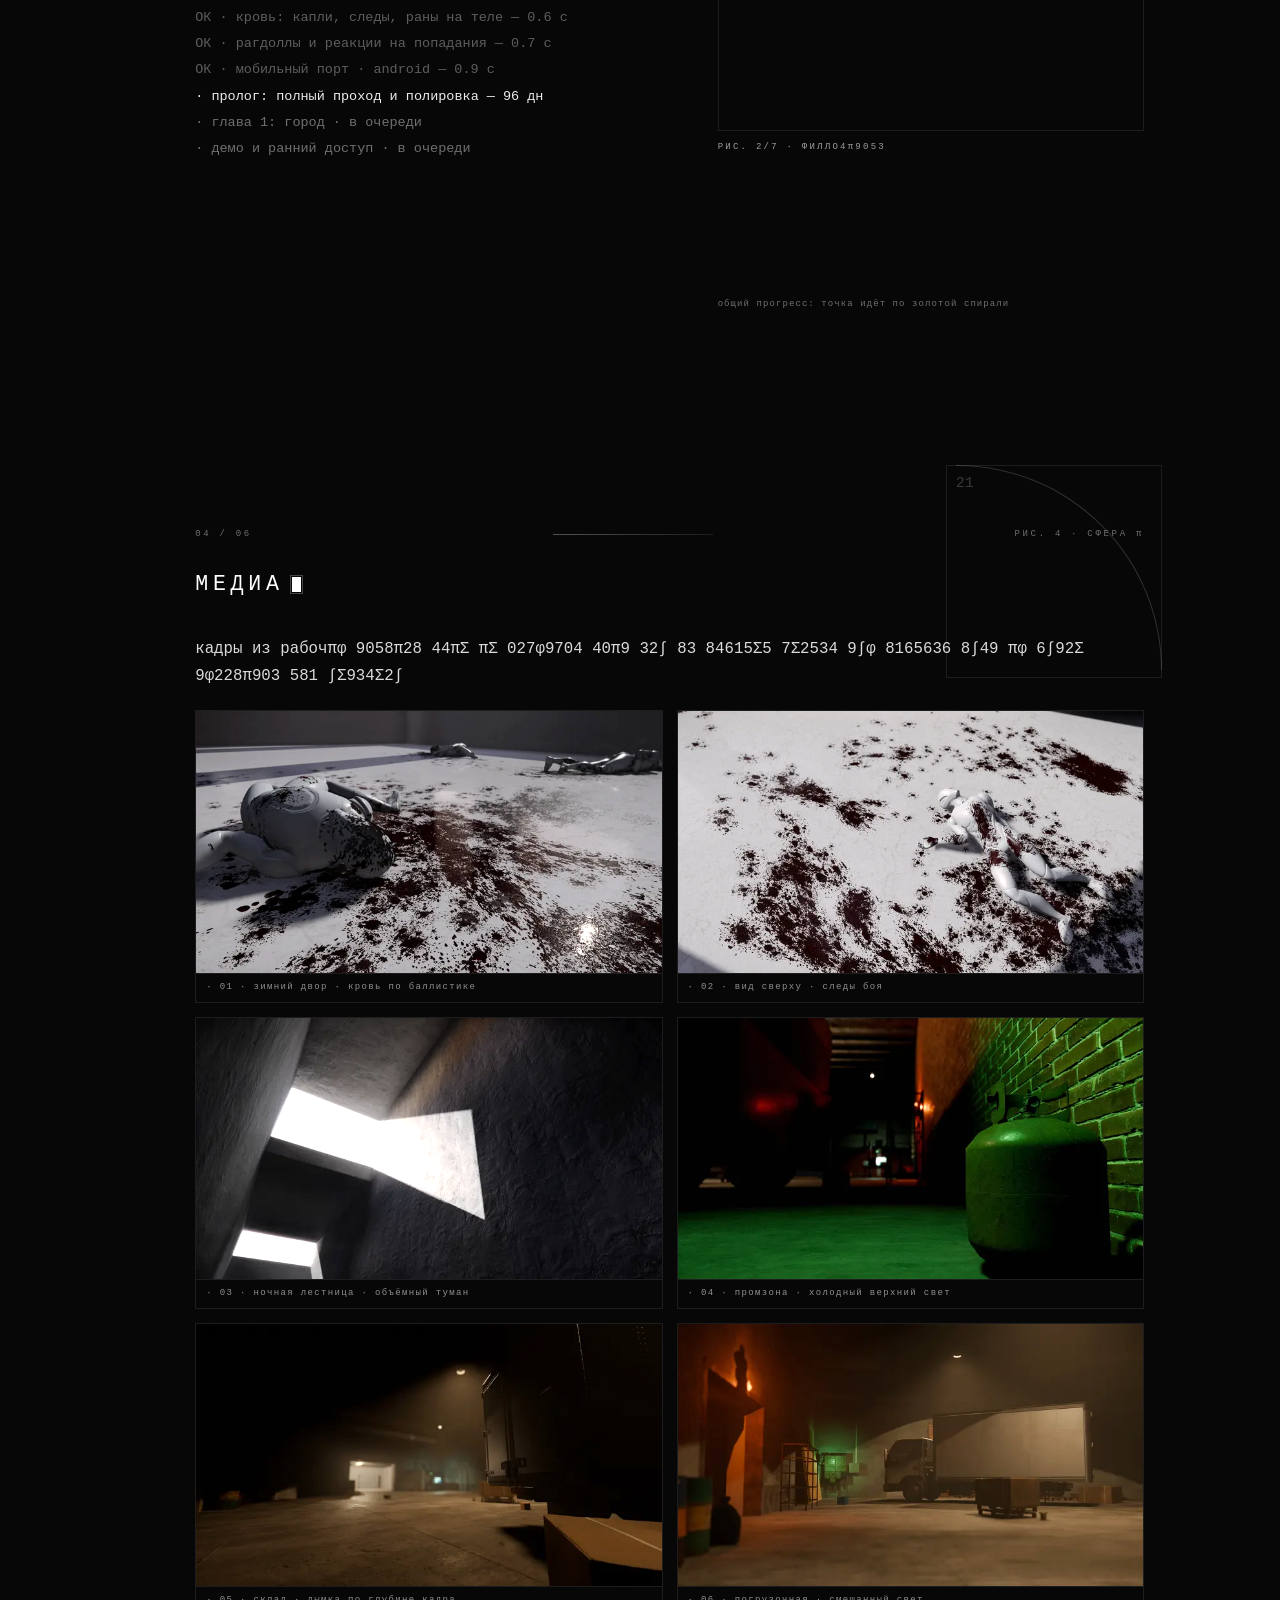
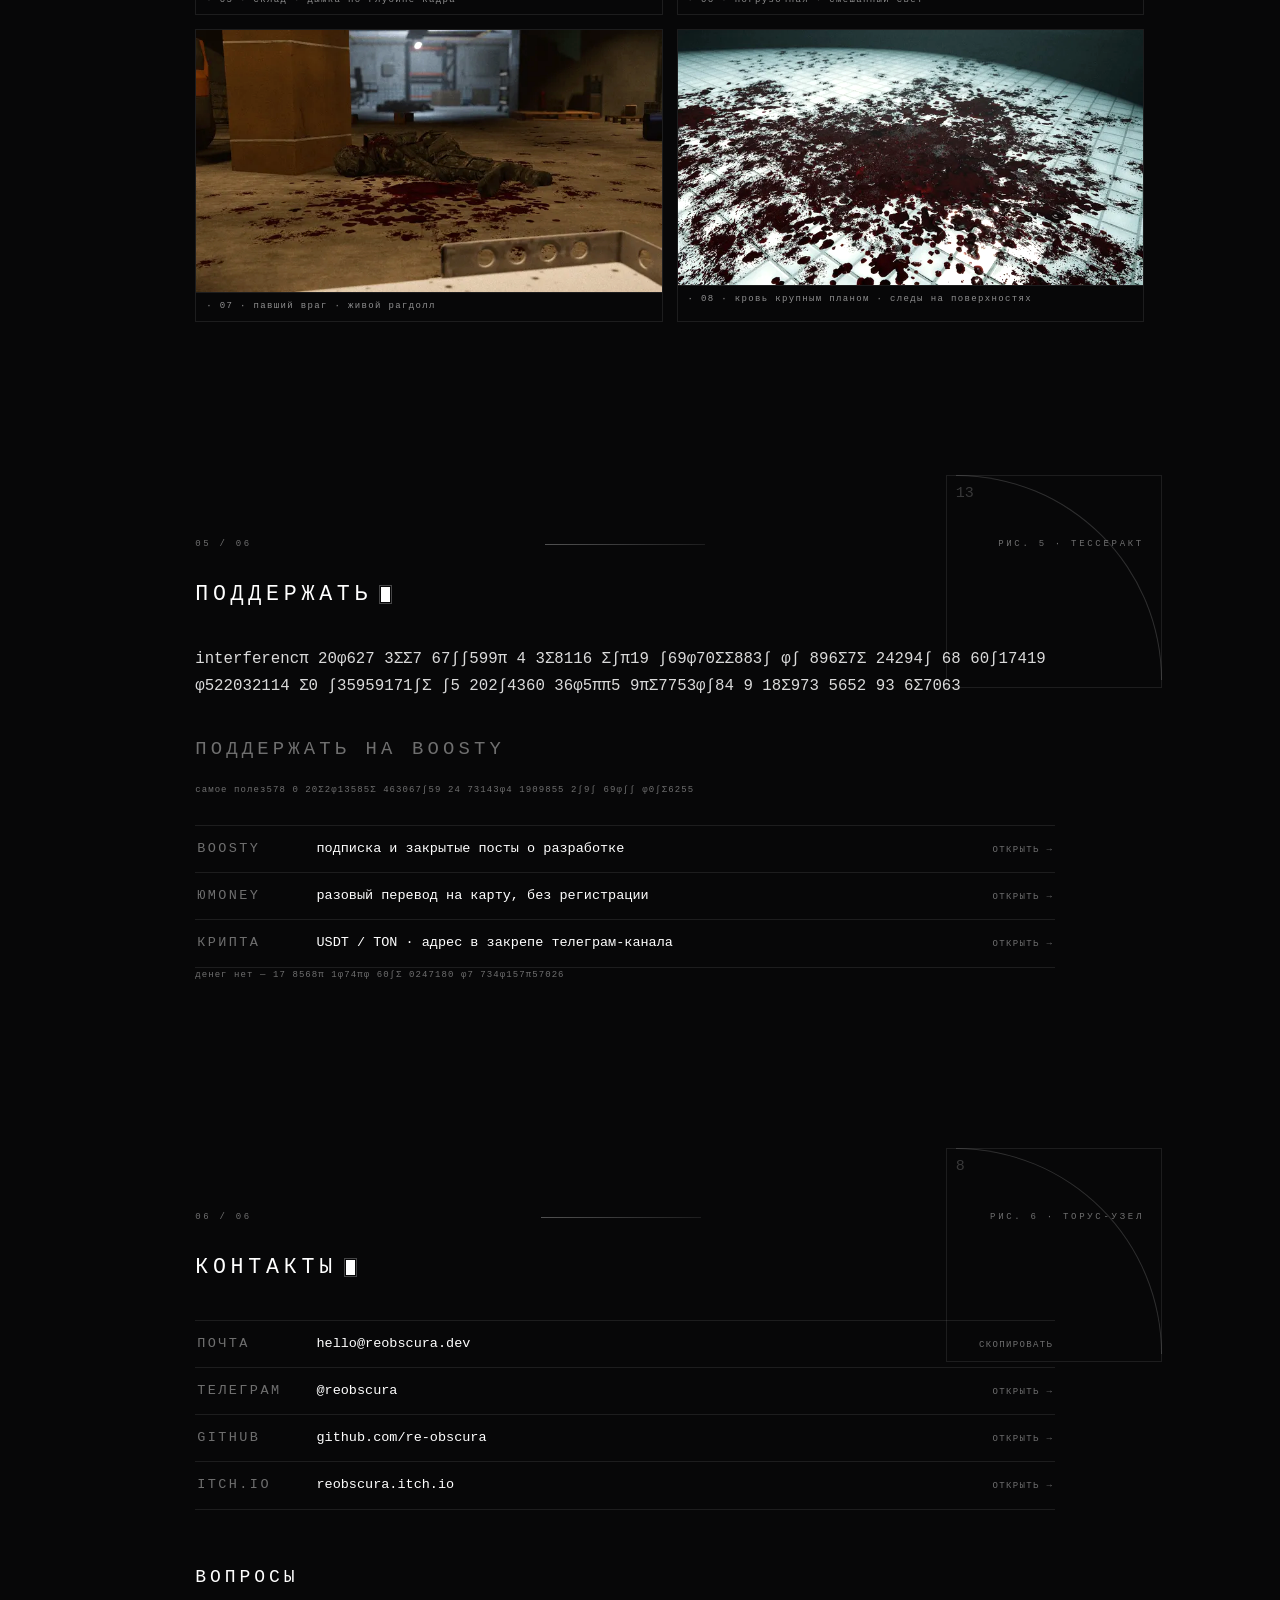
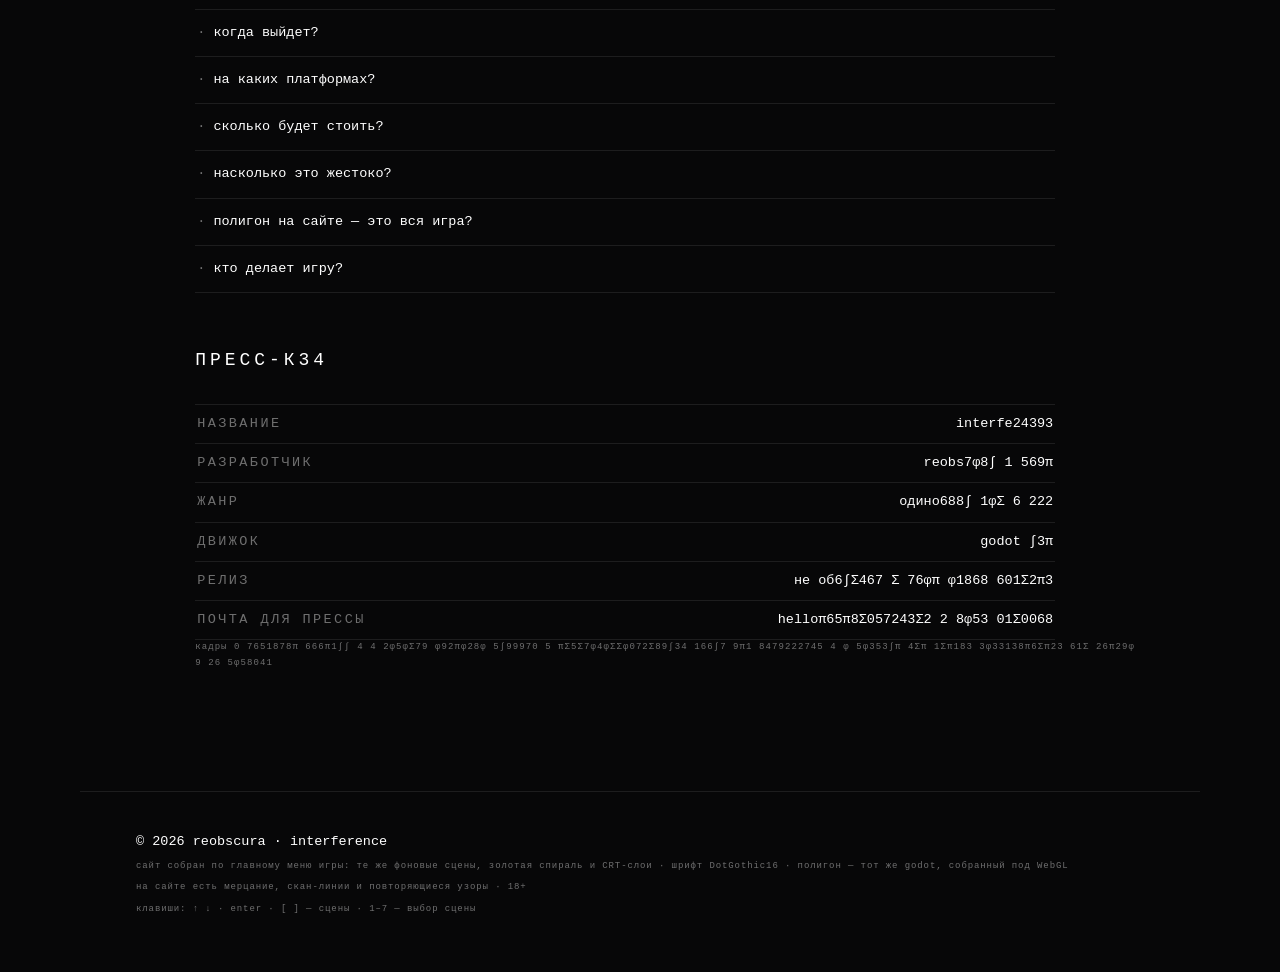
==== commit d02e15ea: "Вариант автора: нить-спираль и рельса (weave), шапки-фигуры, опоры-лог, тексты автора" ====
--- a/index.html
+++ b/index.html
@@ -4,9 +4,9 @@
 <meta charset="utf-8">
 <meta name="viewport" content="width=device-width, initial-scale=1">
 <title>interference — одиночный FPS · reobscura</title>
-<meta name="description" content="Официальный сайт interference: играбельный полигон с кровью и рагдоллами прямо в браузере, дорожная карта, медиа и поддержка. Тёмный процедурный FPS от reobscura.">
+<meta name="description" content="interference — одиночный FPS в тёмном городе, где каждый выстрел оставляет след: баллистическая кровь, рагдоллы, расчленение по костям. Полигон играбелен прямо в браузере.">
 <meta property="og:title" content="interference — одиночный FPS">
-<meta property="og:description" content="Играбельный полигон с кровью и рагдоллами в браузере, дорожная карта, медиа и поддержка. Порт главного меню игры — те же сцены, спираль и CRT.">
+<meta property="og:description" content="Одиночный FPS от reobscura: играбельный полигон в браузере, дорожная карта, кадры из игры.">
 <meta property="og:type" content="website">
 <meta property="og:image" content="img/og.jpg">
 <meta name="theme-color" content="#070708">
@@ -15,6 +15,7 @@
 <link rel="apple-touch-icon" href="img/favicon-180.png">
 <link rel="preload" href="fonts/DotGothic16.woff2" as="font" type="font/woff2" crossorigin>
 <link rel="stylesheet" href="css/style.css">
+<link rel="stylesheet" href="css/weave.css">
 </head>
 <body>
 <div id="app">
@@ -36,12 +37,12 @@
       </div>
 
       <nav id="menu" aria-label="Разделы">
-        <a class="it" href="#about"    data-hint="трейлер · три причины играть · системы"><span class="lab">ОБ ИГРЕ</span><span class="cur" aria-hidden="true"></span></a>
-        <a class="it" href="#polygon"  data-hint="кровь и рагдоллы прямо в браузере"><span class="lab">ПОЛИГОН</span><span class="cur" aria-hidden="true"></span></a>
-        <a class="it" href="#roadmap"  data-hint="терминал погрузки · шаги до релиза"><span class="lab">ДОРОЖНАЯ КАРТА</span><span class="cur" aria-hidden="true"></span></a>
-        <a class="it" href="#media"    data-hint="кадры из сборок · без цветокоррекции"><span class="lab">МЕДИА</span><span class="cur" aria-hidden="true"></span></a>
-        <a class="it" href="#support"  data-hint="донаты превращаются в часы разработки"><span class="lab">ПОДДЕРЖАТЬ</span><span class="cur" aria-hidden="true"></span></a>
-        <a class="it" href="#contacts" data-hint="почта · телеграм · пресса · вопросы"><span class="lab">КОНТАКТЫ</span><span class="cur" aria-hidden="true"></span></a>
+        <a class="it" href="#about"    data-hint="о чём игра и из чего она сделана"><span class="lab">ОБ ИГРЕ</span><span class="cur" aria-hidden="true"></span></a>
+        <a class="it" href="#polygon"  data-hint="постреляйте сами — прямо в браузере"><span class="lab">ПОЛИГОН</span><span class="cur" aria-hidden="true"></span></a>
+        <a class="it" href="#roadmap"  data-hint="что готово, что в работе, что дальше"><span class="lab">ДОРОЖНАЯ КАРТА</span><span class="cur" aria-hidden="true"></span></a>
+        <a class="it" href="#media"    data-hint="кадры из сборки, без цветокоррекции"><span class="lab">МЕДИА</span><span class="cur" aria-hidden="true"></span></a>
+        <a class="it" href="#support"  data-hint="как помочь игре дойти до релиза"><span class="lab">ПОДДЕРЖАТЬ</span><span class="cur" aria-hidden="true"></span></a>
+        <a class="it" href="#contacts" data-hint="почта, телеграм, вопросы и пресс-кит"><span class="lab">КОНТАКТЫ</span><span class="cur" aria-hidden="true"></span></a>
         <div id="msg">&gt; <span id="msg-txt"></span></div>
       </nav>
 
@@ -53,262 +54,146 @@
   <!-- ================= РАЗДЕЛЫ (стиль экрана загрузки) ================= -->
   <main id="paper">
 
-    <section class="sec" id="about">
-      <div class="sec-head">
-        <div>
-          <div class="brand">interference</div>
-          <div class="sec-tag">ЧБ-ТЕРМИНАЛ · ОБ ИГРЕ</div>
-        </div>
-        <div class="sec-right">
-          <div class="t-plus">T+   0.0</div>
-          <a class="to-menu" href="#hero">▲ МЕНЮ</a>
-        </div>
-      </div>
-      <h2 class="sec-title"><span class="txt" data-scr>ОБ ИГРЕ</span><span class="cur" aria-hidden="true"></span></h2>
-
-      <!-- трейлер: пока режиссируется, в рамке живёт та же сцена шума, что за меню -->
-      <figure class="trailer">
-        <canvas id="trailer-cv" aria-label="место трейлера"></canvas>
-        <figcaption><span class="t-lab" data-scr>ТРЕЙЛЕР · РЕЖИССИРУЕТСЯ</span><span class="cur" aria-hidden="true"></span></figcaption>
-      </figure>
-
-      <div class="cta-row">
-        <!-- ЗАМЕНИТЕ ссылку телеграма на актуальную -->
-        <a class="cta" href="https://t.me/reobscura" target="_blank" rel="noopener">СЛЕДИТЬ В ТЕЛЕГРАМЕ →</a>
-        <span class="cta soon" aria-disabled="true">ВИШЛИСТ В STEAM · СКОРО</span>
-      </div>
-
-      <div class="pillars">
-        <div class="pillar" data-scr>
-          <div class="p-num">01</div>
-          <div class="p-name">ГОРЯ ПО-ЧЕСТНОМУ</div>
-          <div class="p-text">каждый враг собран из костей: пули бьют по зонам, кровь летит по
-            баллистике и въедается в стены, тела падают физическими рагдоллами и рассекаются
-            по скелету. никаких заготовленных смертей.</div>
-        </div>
-        <div class="pillar" data-scr>
-          <div class="p-num">02</div>
-          <div class="p-name">СВЕТ КАК В КИНО</div>
-          <div class="p-text">тёмные промзоны, штормовые крыши и снег. объёмный туман,
-            непрямой свет и агрессивный контраст — кадр читается как ч/б плёнка, даже
-            когда в нём есть цвет.</div>
-        </div>
-        <div class="pillar" data-scr>
-          <div class="p-num">03</div>
-          <div class="p-name">ОДИН ЧЕЛОВЕК</div>
-          <div class="p-text">код, арт, звук и этот сайт делает один разработчик — медленно,
-            упрямо и до конца. каждый выстрел в игре и каждый пиксель здесь — ручная работа.</div>
-        </div>
-      </div>
-
-      <div class="about-grid">
-        <div class="about-text">
-          <p class="lead" data-scr>интерференция — наложение волн. когда сигналов слишком много, из шума проступает картина. interference — об том, что проступает.</p>
-          <p data-scr>одиночный шутер от первого лица. город, где каждый выстрел оставляет след — в стене, в теле, в памяти уровня. враги не умирают по скрипту: они спотыкаются, хромают, падают и разбираются на части по-настоящему.</p>
-          <p data-scr>игра содержит сцены насилия, жестокости и крови, мерцающие изображения и повторяющиеся визуальные паттерны. 18+.</p>
-
-          <dl class="facts">
-            <div class="fact" data-scr><dt>ЖАНР</dt><dd>одиночный FPS</dd></div>
-            <div class="fact" data-scr><dt>ДВИЖОК</dt><dd>godot 4.7 · forward+</dd></div>
-            <div class="fact" data-scr><dt>ПЛАТФОРМЫ</dt><dd>linux · android</dd></div>
-            <div class="fact" data-scr><dt>СТАТУС</dt><dd>вертикальный срез · пролог в работе</dd></div>
-            <div class="fact" data-scr><dt>ЯЗЫК</dt><dd>русский</dd></div>
-            <div class="fact" data-scr><dt>ВОЗРАСТ</dt><dd>18+</dd></div>
-          </dl>
-        </div>
-
-        <aside class="about-sys">
-          <h3 data-scr>СИСТЕМЫ · ПРОГРЕСС</h3>
-          <p class="note" data-scr>оценки автора, октябрь 2026</p>
-          <div id="sys"></div>
-        </aside>
-      </div>
-
-      <figure class="wide-shot">
-        <img src="img/shots/photo_20261017_230445_989.webp" alt="Склад: дымка по глубине кадра" loading="lazy">
-        <figcaption data-scr>· кадр из игры · сборка октября · без цветокоррекции</figcaption>
-      </figure>
-    </section>
-
-    <section class="sec" id="polygon">
-      <div class="sec-head">
-        <div>
-          <div class="brand">interference</div>
-          <div class="sec-tag">ЧБ-ТЕРМИНАЛ · ПОЛИГОН</div>
-        </div>
-        <div class="sec-right">
-          <div class="t-plus">T+   0.0</div>
-          <a class="to-menu" href="#hero">▲ МЕНЮ</a>
-        </div>
-      </div>
-      <h2 class="sec-title"><span class="txt" data-scr>ПОЛИГОН</span><span class="cur" aria-hidden="true"></span></h2>
-
-      <p class="lead" data-scr>это не видео и не рендер — тот самый полигон из сборки игры, собранный в WebGL. комната, зомби-бродяга и вся труба попаданий: раны по костям, баллистическая кровь, флинчи, рагдоллы и гору. хотите — сайга в упор.</p>
-
-      <div class="poly-stage" id="poly-stage">
-        <div class="poly-cover" id="poly-cover">
-          <button class="cta cta-big" id="poly-launch" type="button">ЗАПУСТИТЬ ПОЛИГОН →</button>
-          <p class="note" data-scr>~150 МБ · собираются в браузере · WebGL · клавиатура не нужна</p>
-        </div>
-      </div>
-      <div class="poly-live" id="poly-live" hidden>
-        <span id="poly-stats">выстрелов 0 · попаданий 0</span>
-        <button class="poly-close" id="poly-close" type="button">■ ОСТАНОВИТЬ</button>
-      </div>
-
-      <div class="poly-legend" data-scr>ЛКМ — выстрел · курсор — прицел · 1/2 — пистолет/сайга · R — ещё враг · на телефоне — тап</div>
-    </section>
-
-    <section class="sec" id="roadmap">
-      <div class="sec-head">
-        <div>
-          <div class="brand">interference</div>
-          <div class="sec-tag">ЧБ-ТЕРМИНАЛ · ДОРОЖНАЯ КАРТА</div>
-        </div>
-        <div class="sec-right">
-          <div class="t-plus">T+   0.0</div>
-          <a class="to-menu" href="#hero">▲ МЕНЮ</a>
-        </div>
-      </div>
-      <h2 class="sec-title"><span class="txt" data-scr>ДОРОЖНАЯ КАРТА</span><span class="cur" aria-hidden="true"></span></h2>
-
-      <div class="road-grid">
-        <div class="road-left">
-          <div class="road-bar-area">
-            <div class="road-step" id="road-step">→ пролог: полный проход и полировка</div>
-            <div class="road-count" id="road-count">ШАГ 04 / 07</div>
-            <div class="hairbar"><i id="hairbar-fill"></i><em class="notches" id="hairbar-notches"></em></div>
-            <div class="road-pct" id="road-pct">43%</div>
-          </div>
-          <div id="road-log" aria-label="Шаги дорожной карты"></div>
-        </div>
-        <div class="road-right">
-          <canvas id="field" aria-hidden="true"></canvas>
-          <div class="field-caption" id="field-cap">РИС. 1/7 · АТТРАКТОР ЛОРЕНЦА</div>
-          <canvas id="mini-spiral" aria-hidden="true"></canvas>
-          <div class="mini-note">общий прогресс · точка бежит по золотой спирали</div>
-        </div>
-      </div>
-    </section>
-
-    <section class="sec" id="media">
-      <div class="sec-head">
-        <div>
-          <div class="brand">interference</div>
-          <div class="sec-tag">ЧБ-ТЕРМИНАЛ · МЕДИА</div>
-        </div>
-        <div class="sec-right">
-          <div class="t-plus">T+   0.0</div>
-          <a class="to-menu" href="#hero">▲ МЕНЮ</a>
-        </div>
-      </div>
-      <h2 class="sec-title"><span class="txt" data-scr>МЕДИА</span><span class="cur" aria-hidden="true"></span></h2>
-      <div class="gallery" id="gallery"></div>
-    </section>
-
-    <section class="sec" id="support">
-      <div class="sec-head">
-        <div>
-          <div class="brand">interference</div>
-          <div class="sec-tag">ЧБ-ТЕРМИНАЛ · ПОДДЕРЖАТЬ</div>
-        </div>
-        <div class="sec-right">
-          <div class="t-plus">T+   0.0</div>
-          <a class="to-menu" href="#hero">▲ МЕНЮ</a>
-        </div>
-      </div>
-      <h2 class="sec-title"><span class="txt" data-scr>ПОДДЕРЖАТЬ</span><span class="cur" aria-hidden="true"></span></h2>
-
-      <p class="lead" data-scr>interference делает один человек — код, арт, звук и этот сайт. донаты не сжимают время, но покупают его: ассеты, инструменты и возможность чаще заниматься игрой.</p>
-
-      <!-- ЗАМЕНИТЕ ссылки на реальные: href + текст -->
-      <div class="sup-primary">
-        <a class="it it-big" id="sup-main" href="#" target="_blank" rel="noopener">
-          <span class="lab">ПОДДЕРЖАТЬ НА BOOSTY</span><span class="cur" aria-hidden="true"></span>
-        </a>
-        <p class="note" data-scr>подписка или разовый перевод · самые полезные деньги</p>
-      </div>
-
-      <div class="sup-grid">
-        <a class="sup-card" href="#" target="_blank" rel="noopener">
-          <div class="sup-num">01 · BOOSTY</div>
-          <div class="sup-desc">ежемесячная поддержка, закрытые посты о разработке</div>
-          <div class="sup-go">ОТКРЫТЬ →</div>
-        </a>
-        <a class="sup-card" href="#" target="_blank" rel="noopener">
-          <div class="sup-num">02 · ЮMONEY</div>
-          <div class="sup-desc">разовый перевод на карту, без регистрации</div>
-          <div class="sup-go">ОТКРЫТЬ →</div>
-        </a>
-        <a class="sup-card" href="#" target="_blank" rel="noopener">
-          <div class="sup-num">03 · КРИПТА</div>
-          <div class="sup-desc">USDT / TON — адрес в закрепе телеграм-канала</div>
-          <div class="sup-go">ОТКРЫТЬ →</div>
-        </a>
-      </div>
-      <p class="note" data-scr>даже репост глазами разработчика — тоже поддержка.</p>
-    </section>
-
-    <section class="sec" id="contacts">
-      <div class="sec-head">
-        <div>
-          <div class="brand">interference</div>
-          <div class="sec-tag">ЧБ-ТЕРМИНАЛ · КОНТАКТЫ</div>
-        </div>
-        <div class="sec-right">
-          <div class="t-plus">T+   0.0</div>
-          <a class="to-menu" href="#hero">▲ МЕНЮ</a>
-        </div>
-      </div>
-      <h2 class="sec-title"><span class="txt" data-scr>КОНТАКТЫ</span><span class="cur" aria-hidden="true"></span></h2>
-
-      <!-- ЗАМЕНИТЕ адреса на реальные -->
-      <div class="contacts">
-        <button class="crow" type="button" data-copy="hello@reobscura.dev">
-          <span class="clab">ПОЧТА</span><span class="cval">hello@reobscura.dev</span><span class="cact">СКОПИРОВАТЬ</span>
-        </button>
-        <a class="crow" href="https://t.me/reobscura" target="_blank" rel="noopener">
-          <span class="clab">ТЕЛЕГРАМ</span><span class="cval">@reobscura</span><span class="cact">ОТКРЫТЬ →</span>
-        </a>
-        <a class="crow" href="https://github.com/re-obscura" target="_blank" rel="noopener">
-          <span class="clab">GITHUB</span><span class="cval">github.com/re-obscura</span><span class="cact">ОТКРЫТЬ →</span>
-        </a>
-        <a class="crow" href="#" target="_blank" rel="noopener">
-          <span class="clab">ITCH.IO</span><span class="cval">reobscura.itch.io</span><span class="cact">ОТКРЫТЬ →</span>
-        </a>
-      </div>
-
-      <h3 class="sub-h" data-scr>ВОПРОСЫ</h3>
-      <div class="faq">
-        <details class="fq" data-scr><summary>когда выйдет?</summary><p>честный ответ — когда будет готово. сейчас пишется пролог: полный проход и полировка. демо и вишлист в steam — следующий крупный шаг, о нём объявлю в телеграме.</p></details>
-        <details class="fq" data-scr><summary>на каких платформах?</summary><p>linux и android — основные, там игра и крутится каждый день. windows рассмотрю после демо. полигон на этом сайте работает везде, где есть WebGL.</p></details>
-        <details class="fq" data-scr><summary>сколько будет стоить?</summary><p>недорого. это сольный авторский проект, а не сервис: одна цена, без подписок и донатной валюты в игре.</p></details>
-        <details class="fq" data-scr><summary>насколько жестокая игра?</summary><p>настолько, насколько честная физика: расчленение по костям, баллистическая кровь, рагдоллы. 18+, фоточувствительным — осторожно: мерцание и вспышки.</p></details>
-        <details class="fq" data-scr><summary>полигон на сайте — это вся игра?</summary><p>нет, это один полигон из внутренней сборки: статичная камера и одна комната, но системы те же — кровь, зоны, рагдоллы и горя. сама игра — про движение, шторм и город.</p></details>
-        <details class="fq" data-scr><summary>кто делает?</summary><p>один человек — reobscura. код, арт, звук, сайт. если хотите помочь: донаты, репосты и багрепорты в телеграм.</p></details>
-      </div>
-
-      <h3 class="sub-h" data-scr>ПРЕСС-КИТ</h3>
-      <dl class="facts press">
-        <div class="fact" data-scr><dt>НАЗВАНИЕ</dt><dd>interference</dd></div>
-        <div class="fact" data-scr><dt>РАЗРАБОТЧИК</dt><dd>reobscura · соло</dd></div>
-        <div class="fact" data-scr><dt>ЖАНР</dt><dd>одиночный FPS · 18+</dd></div>
-        <div class="fact" data-scr><dt>ДВИЖОК</dt><dd>godot 4.7</dd></div>
-        <div class="fact" data-scr><dt>РЕЛИЗ</dt><dd>TBD · демо после пролога</dd></div>
-        <div class="fact" data-scr><dt>ПРЕСС-ПОЧТА</dt><dd>hello@reobscura.dev · тема «press»</dd></div>
-      </dl>
-      <p class="note" data-scr>ассеты для публикаций: кадры в исходном весе — раздел «медиа» (клик по кадру открывает полноразмерный файл), логотип — favicon-512.png, описание — абзацы выше. превью-сборки для прессы — по письму.</p>
-    </section>
-
-    <footer>
-      <div class="f-line" data-scr>© 2026 reobscura · interference</div>
-      <div class="f-line dim" data-scr>сайт — прямой порт главного меню игры: те же фоновые сцены, золотая спираль и CRT-слои · шрифт DotGothic16 · полигон — тот же godot, собранный в webgl</div>
-      <div class="f-line dim" data-scr>сайт содержит мерцающие изображения, скан-линии и повторяющиеся паттерны · 18+</div>
-      <div class="f-line dim" data-scr>клавиши: ↑ ↓ · enter · [ ] — сцены · 1–7 — выбрать сцену</div>
-    </footer>
-  </main>
-
-  <!-- ================= CRT-слои ================= -->
+<section class="sec" id="about" data-fib="89">
+<div class="sec-head"><span>01 / 06</span><i></i><span>РИС. 1 · АТТРАКТОР ЛОРЕНЦА</span></div>
+<h2 class="sec-title"><span class="txt" data-scr>ОБ ИГРЕ</span><span class="cur" aria-hidden="true"></span></h2>
+<figure class="trailer">
+<canvas id="trailer-cv" aria-label="место трейлера"></canvas>
+<figcaption><span class="t-lab" data-scr>ТРЕЙЛЕР ЕЩЁ МОНТИРУЕТСЯ</span><span class="cur" aria-hidden="true"></span></figcaption>
+</figure>
+<div class="cta-row">
+<a class="cta" href="https://t.me/reobscura" target="_blank" rel="noopener">СЛЕДИТЬ В ТЕЛЕГРАМЕ →</a>
+<span class="cta soon" aria-disabled="true">ВИШЛИСТ STEAM · СКОРО</span>
+</div>
+<div class="about-grid">
+<div class="about-text">
+<p class="lead" data-scr>интерференция — это когда волны накладываются друг на друга. сигналов становится слишком много, и из шума вдруг проступает картина. игра — о том, что проступает.</p>
+<p data-scr>interference — одиночный шутер от первого лица. действие идёт в городе, который помнит каждый выстрел: след остаётся на стене, на теле, в самом уровне. враги не умирают по скрипту: они оступаются, хромают, падают и распадаются на части — по настоящей физике.</p>
+<ol class="trio">
+<li><b class="n">01</b><h3 class="p-name" data-scr>КРОВЬ БЕЗ СЦЕНАРИЯ</h3><p data-scr>у каждого врага есть скелет. пуля попадает в конкретную кость, кровь летит по баллистике и остаётся на стенах, тело падает рагдоллом и рассекается по суставам. ни одной заготовленной смерти.</p></li>
+<li><b class="n">02</b><h3 class="p-name" data-scr>СВЕТ КАК НА ПЛЁНКЕ</h3><p data-scr>ночные промзоны, штормовые крыши, снег. объёмный туман, непрямой свет, жёсткий контраст: даже цветной кадр читается как чёрно-белая плёнка.</p></li>
+<li><b class="n">03</b><h3 class="p-name" data-scr>ОДИН АВТОР</h3><p data-scr>код, графику, звук и этот сайт делает один человек — медленно, упрямо, вручную. каждый выстрел в игре и каждый пиксель здесь сделан руками.</p></li>
+</ol>
+<p class="note" data-scr>в игре есть сцены насилия и крови, мерцание и повторяющиеся визуальные узоры. 18+.</p>
+</div>
+<aside class="about-sys">
+<dl class="facts"><div class="fact"><dt>ЖАНР</dt><dd data-scr>одиночный FPS</dd></div><div class="fact"><dt>ДВИЖОК</dt><dd data-scr>godot 4.7 · forward+</dd></div><div class="fact"><dt>ПЛАТФОРМЫ</dt><dd data-scr>linux · android</dd></div><div class="fact"><dt>СТАТУС</dt><dd data-scr>вертикальный срез, пролог в работе</dd></div><div class="fact"><dt>ЯЗЫК</dt><dd data-scr>русский</dd></div><div class="fact"><dt>ВОЗРАСТ</dt><dd data-scr>18+</dd></div></dl>
+<h3 data-scr>ЧТО УЖЕ РАБОТАЕТ</h3>
+<p class="note" data-scr>готовность по оценке автора · октябрь 2026</p>
+<div id="sys"></div>
+</aside>
+</div>
+<figure class="wide-shot">
+<img src="img/shots/photo_20261017_230445_989.webp" alt="Склад: дымка густеет с глубиной кадра" loading="lazy">
+<figcaption data-scr>склад: дымка густеет с глубиной · кадр из игры, без цветокоррекции</figcaption>
+</figure>
+</section>
+
+<section class="sec" id="polygon" data-fib="55">
+<div class="sec-head"><span>02 / 06</span><i></i><span>РИС. 2 · ФИЛЛОТАКСИС</span></div>
+<h2 class="sec-title"><span class="txt" data-scr>ПОЛИГОН</span><span class="cur" aria-hidden="true"></span></h2>
+<p class="lead" data-scr>это не запись и не рендер, а настоящий полигон из сборки игры, собранный под WebGL: комната, один зомби-бродяга и вся цепочка попаданий — раны по костям, баллистическая кровь, реакция на удар, рагдолл и расчленение. можно взять сайгу и стрелять в упор.</p>
+<div class="poly-stage" id="poly-stage">
+<div class="poly-cover" id="poly-cover">
+<button class="cta cta-big" id="poly-launch" type="button">ЗАПУСТИТЬ ПОЛИГОН →</button>
+<p class="note" data-scr>около 150 МБ · собирается в браузере · нужен WebGL · клавиатура не обязательна</p>
+</div>
+</div>
+<div class="poly-live" id="poly-live" hidden>
+<span id="poly-stats">выстрелов 0 · попаданий 0</span>
+<button class="poly-close" id="poly-close" type="button">■ ОСТАНОВИТЬ</button>
+</div>
+<div class="poly-legend" data-scr>ЛКМ — выстрел · курсор — прицел · 1/2 — пистолет / сайга · R — новый враг · на телефоне — тап</div>
+</section>
+
+<section class="sec" id="roadmap" data-fib="34">
+<div class="sec-head"><span>03 / 06</span><i></i><span>РИС. 3 · ТОР</span></div>
+<h2 class="sec-title"><span class="txt" data-scr>ДОРОЖНАЯ КАРТА</span><span class="cur" aria-hidden="true"></span></h2>
+<p class="lead" data-scr>что уже сделано, над чем я сижу сейчас и что дальше. шкала и счётчики считаются по списку шагов сами, без подкрашивания.</p>
+<div class="road-grid">
+<div class="road-left">
+<div class="road-bar-area">
+<div class="road-step" id="road-step">→ пролог: полный проход и полировка</div>
+<div class="road-count" id="road-count">ШАГ 05 / 07</div>
+<div class="hairbar"><i id="hairbar-fill"></i><em class="notches" id="hairbar-notches"></em></div>
+<div class="road-pct" id="road-pct">0%</div>
+</div>
+<div id="road-log" aria-label="Шаги дорожной карты"></div>
+</div>
+<div class="road-right">
+<canvas id="field" aria-hidden="true"></canvas>
+<div class="field-caption" id="field-cap">РИС. 1/7 · АТТРАКТОР ЛОРЕНЦА</div>
+<canvas id="mini-spiral" aria-hidden="true"></canvas>
+<div class="mini-note">общий прогресс: точка идёт по золотой спирали</div>
+</div>
+</div>
+</section>
+
+<section class="sec" id="media" data-fib="21">
+<div class="sec-head"><span>04 / 06</span><i></i><span>РИС. 4 · СФЕРА π</span></div>
+<h2 class="sec-title"><span class="txt" data-scr>МЕДИА</span><span class="cur" aria-hidden="true"></span></h2>
+<p class="lead" data-scr>кадры из рабочих сборок. цвет не правлен: всё, что вы видите, делает сам движок. клик по кадру открывает его целиком.</p>
+<div class="gallery" id="gallery"></div>
+</section>
+
+<section class="sec" id="support" data-fib="13">
+<div class="sec-head"><span>05 / 06</span><i></i><span>РИС. 5 · ТЕССЕРАКТ</span></div>
+<h2 class="sec-title"><span class="txt" data-scr>ПОДДЕРЖАТЬ</span><span class="cur" aria-hidden="true"></span></h2>
+<p class="lead" data-scr>interference делает один человек, и деньги здесь превращаются во время. донаты не ускоряют разработку по волшебству, но покупают ассеты, инструменты и лишние часы за игрой.</p>
+<div class="sup-primary">
+<a class="it it-big" id="sup-main" href="#" target="_blank" rel="noopener"><span class="lab">ПОДДЕРЖАТЬ НА BOOSTY</span><span class="cur" aria-hidden="true"></span></a>
+<p class="note" data-scr>самое полезное — ежемесячная подписка, но разовый перевод тоже очень помогает</p>
+</div>
+<div class="contacts">
+<a class="crow" href="#" target="_blank" rel="noopener"><span class="clab">BOOSTY</span><span class="cval">подписка и закрытые посты о разработке</span><span class="cact">ОТКРЫТЬ →</span></a>
+<a class="crow" href="#" target="_blank" rel="noopener"><span class="clab">ЮMONEY</span><span class="cval">разовый перевод на карту, без регистрации</span><span class="cact">ОТКРЫТЬ →</span></a>
+<a class="crow" href="#" target="_blank" rel="noopener"><span class="clab">КРИПТА</span><span class="cval">USDT / TON · адрес в закрепе телеграм-канала</span><span class="cact">ОТКРЫТЬ →</span></a>
+</div>
+<p class="note" data-scr>денег нет — не беда: репост тоже доходит до разработчика.</p>
+</section>
+
+<section class="sec" id="contacts" data-fib="8">
+<div class="sec-head"><span>06 / 06</span><i></i><span>РИС. 6 · ТОРУС-УЗЕЛ</span></div>
+<h2 class="sec-title"><span class="txt" data-scr>КОНТАКТЫ</span><span class="cur" aria-hidden="true"></span></h2>
+<div class="contacts">
+<button class="crow" type="button" data-copy="hello@reobscura.dev"><span class="clab">ПОЧТА</span><span class="cval">hello@reobscura.dev</span><span class="cact">СКОПИРОВАТЬ</span></button>
+<a class="crow" href="https://t.me/reobscura" target="_blank" rel="noopener"><span class="clab">ТЕЛЕГРАМ</span><span class="cval">@reobscura</span><span class="cact">ОТКРЫТЬ →</span></a>
+<a class="crow" href="https://github.com/re-obscura" target="_blank" rel="noopener"><span class="clab">GITHUB</span><span class="cval">github.com/re-obscura</span><span class="cact">ОТКРЫТЬ →</span></a>
+<a class="crow" href="#" target="_blank" rel="noopener"><span class="clab">ITCH.IO</span><span class="cval">reobscura.itch.io</span><span class="cact">ОТКРЫТЬ →</span></a>
+</div>
+<h3 class="sub-h" data-scr>ВОПРОСЫ</h3>
+<div class="faq">
+<details class="fq"><summary>когда выйдет?</summary><p>когда будет готово. сейчас пишется пролог: полный проход и полировка. следом — демо и вишлист в steam, о них объявлю в телеграме.</p></details>
+<details class="fq"><summary>на каких платформах?</summary><p>основные — linux и android: на них игра запускается каждый день. windows рассмотрю после демо. полигон на сайте работает везде, где есть WebGL.</p></details>
+<details class="fq"><summary>сколько будет стоить?</summary><p>немного. проект авторский, а не сервис: одна цена, без подписок и внутриигровой валюты.</p></details>
+<details class="fq"><summary>насколько это жестоко?</summary><p>настолько, насколько честна физика: расчленение по костям, брызги крови по баллистике, рагдоллы. 18+. фоточувствительным осторожно: бывают мерцание и вспышки.</p></details>
+<details class="fq"><summary>полигон на сайте — это вся игра?</summary><p>нет. это одна комната из внутренней сборки с неподвижной камерой. зато системы настоящие: кровь, зоны попаданий, рагдоллы, расчленение. сама игра — про движение, шторм и город.</p></details>
+<details class="fq"><summary>кто делает игру?</summary><p>один человек — reobscura: код, графика, звук, сайт. помочь можно донатом, репостом или багрепортом в телеграм.</p></details>
+</div>
+<h3 class="sub-h" data-scr>ПРЕСС-КИТ</h3>
+<dl class="facts press"><div class="fact"><dt>НАЗВАНИЕ</dt><dd data-scr>interference</dd></div><div class="fact"><dt>РАЗРАБОТЧИК</dt><dd data-scr>reobscura · соло</dd></div><div class="fact"><dt>ЖАНР</dt><dd data-scr>одиночный FPS · 18+</dd></div><div class="fact"><dt>ДВИЖОК</dt><dd data-scr>godot 4.7</dd></div><div class="fact"><dt>РЕЛИЗ</dt><dd data-scr>не объявлен · демо после пролога</dd></div><div class="fact"><dt>ПОЧТА ДЛЯ ПРЕССЫ</dt><dd data-scr>hello@reobscura.dev · тема «press»</dd></div></dl>
+<p class="note" data-scr>кадры в исходном размере — в разделе «медиа». логотип — img/favicon-512.png. текст для публикаций — в разделе «об игре». превью-сборки для прессы — по письму.</p>
+</section>
+
+<footer>
+<div class="f-line">© 2026 reobscura · interference</div>
+<div class="f-line dim">сайт собран по главному меню игры: те же фоновые сцены, золотая спираль и CRT-слои · шрифт DotGothic16 · полигон — тот же godot, собранный под WebGL</div>
+<div class="f-line dim">на сайте есть мерцание, скан-линии и повторяющиеся узоры · 18+</div>
+<div class="f-line dim">клавиши: ↑ ↓ · enter · [ ] — сцены · 1–7 — выбор сцены</div>
+</footer>
+
+</main>
+
+<canvas id="thread" aria-hidden="true"></canvas>
+<nav id="rail" aria-label="Разделы">
+<a class="to-menu" href="#hero">▲ МЕНЮ</a>
+<div class="rt"><i id="rail-dot"></i>
+<a class="ri" style="--i:0" href="#about">01</a><a class="ri" style="--i:1" href="#polygon">02</a><a class="ri" style="--i:2" href="#roadmap">03</a><a class="ri" style="--i:3" href="#media">04</a><a class="ri" style="--i:4" href="#support">05</a><a class="ri" style="--i:5" href="#contacts">06</a>
+</div>
+<div class="t-plus">T+ 0.0</div>
+</nav>
+
+<!-- ================= CRT-слои ================= -->
   <div id="scan" aria-hidden="true"></div>
   <canvas id="grain" aria-hidden="true"></canvas>
   <div id="vig" aria-hidden="true"></div>
@@ -324,5 +209,6 @@
 <script src="js/fx.js"></script>
 <script src="js/scenes.js"></script>
 <script src="js/main.js"></script>
+<script src="js/weave.js"></script>
 </body>
 </html>
--- a/css/weave.css
+++ b/css/weave.css
@@ -0,0 +1,49 @@
+/* weave: фирменные элементы вплетены в разделы — спираль-нить, рельса, фигуры вместо шапок */
+.sec{--sq:clamp(120px,16vw,220px);padding-left:clamp(64px,9vw,120px)}
+.sec+.sec{border-top:0}
+/* призрачный квадрат спирали с числом Фибоначчи и четвертью дуги */
+.sec::before,.sec::after{content:'';position:absolute;z-index:-1;pointer-events:none;
+  top:clamp(24px,5vh,56px);right:clamp(12px,3vw,40px);width:var(--sq);height:var(--sq)}
+.sec::before{content:attr(data-fib);border:1px solid var(--hair);padding:7px 0 0 9px;font-size:15px;color:rgba(255,255,255,.2)}
+.sec::after{border-top:1px solid rgba(255,255,255,.16);border-right:1px solid rgba(255,255,255,.16);border-radius:0 100% 0 0}
+/* шапка раздела: № / линия / фигура сцены */
+.sec-head{display:flex;align-items:center;gap:16px;margin-bottom:clamp(14px,3vh,28px);
+  font-size:var(--f-tag);letter-spacing:.3em;color:var(--dim)}
+.sec-head i{flex:0 1 160px;height:1px;background:linear-gradient(90deg,rgba(255,255,255,.3),var(--hair))}
+.sec-title{margin-bottom:clamp(20px,4vh,40px)}
+/* нить: большая спираль под текстом, на вертикальном скролле */
+#thread{position:fixed;inset:0;width:100%;height:100%;z-index:5;pointer-events:none;opacity:0}
+/* рельса */
+#rail{position:fixed;left:clamp(14px,2vw,28px);top:0;bottom:0;z-index:40;display:flex;flex-direction:column;
+  align-items:center;justify-content:center;gap:22px;opacity:0;pointer-events:none;
+  font-size:var(--f-tag);letter-spacing:.2em;color:var(--dim)}
+#rail .rt{position:relative;height:min(54vh,420px);width:28px;display:flex;justify-content:center}
+#rail .rt::before{content:'';position:absolute;top:0;bottom:0;left:50%;width:1px;background:var(--hair)}
+#rail .ri{position:absolute;top:calc(var(--i) / 5 * 100%);transform:translateY(-50%);padding:6px 6px;
+  background:var(--bg);transition:color .25s}
+#rail .ri:hover,#rail .ri.on{color:var(--fg)}
+#rail-dot{position:absolute;left:50%;top:0;width:5px;height:5px;margin:-2px 0 0 -2px;border-radius:50%;
+  background:#fff;box-shadow:0 0 8px rgba(255,255,255,.7)}
+#rail .to-menu,#rail .t-plus{letter-spacing:.2em}
+/* ОБ ИГРЕ: золотая сетка, опоры как лог, факты и системы в одной колонке */
+.about-grid{grid-template-columns:1.618fr 1fr;align-items:start}
+.about-sys{position:sticky;top:10vh}
+.about-sys .facts{margin:0 0 2.4em}
+.trio{list-style:none;margin:2.2em 0 1.6em;border-left:1px solid var(--hair)}
+.trio li{position:relative;display:grid;grid-template-columns:3em 1fr;padding:6px 0 10px 18px}
+.trio li::before{content:'';position:absolute;left:-3px;top:15px;width:5px;height:5px;border-radius:50%;background:#fff;opacity:.55}
+.trio .n{grid-row:1/3;font-weight:400;font-size:var(--f-tag);letter-spacing:.3em;color:var(--dim);padding-top:3px}
+.trio .p-name{font-weight:400;margin:0 0 6px}
+.trio p{margin:0 0 .6em;font-size:var(--f-log);color:rgba(255,255,255,.72)}
+.trailer{margin-bottom:16px}
+.cta-row{margin-bottom:clamp(36px,7vh,64px)}
+/* поддержка и контакты — один язык строк */
+.contacts{max-width:860px}
+.sup-primary{margin:clamp(14px,3vh,28px) 0}
+@media (max-width:900px){
+  .sec{padding-left:clamp(20px,5vw,56px)}
+  .sec::before,.sec::after{--sq:90px}
+  .about-grid{grid-template-columns:1fr}.about-sys{position:static}
+  #rail{inset:auto 12px 12px auto;flex-direction:row;gap:14px}
+  #rail .rt,#rail .t-plus{display:none}
+}
